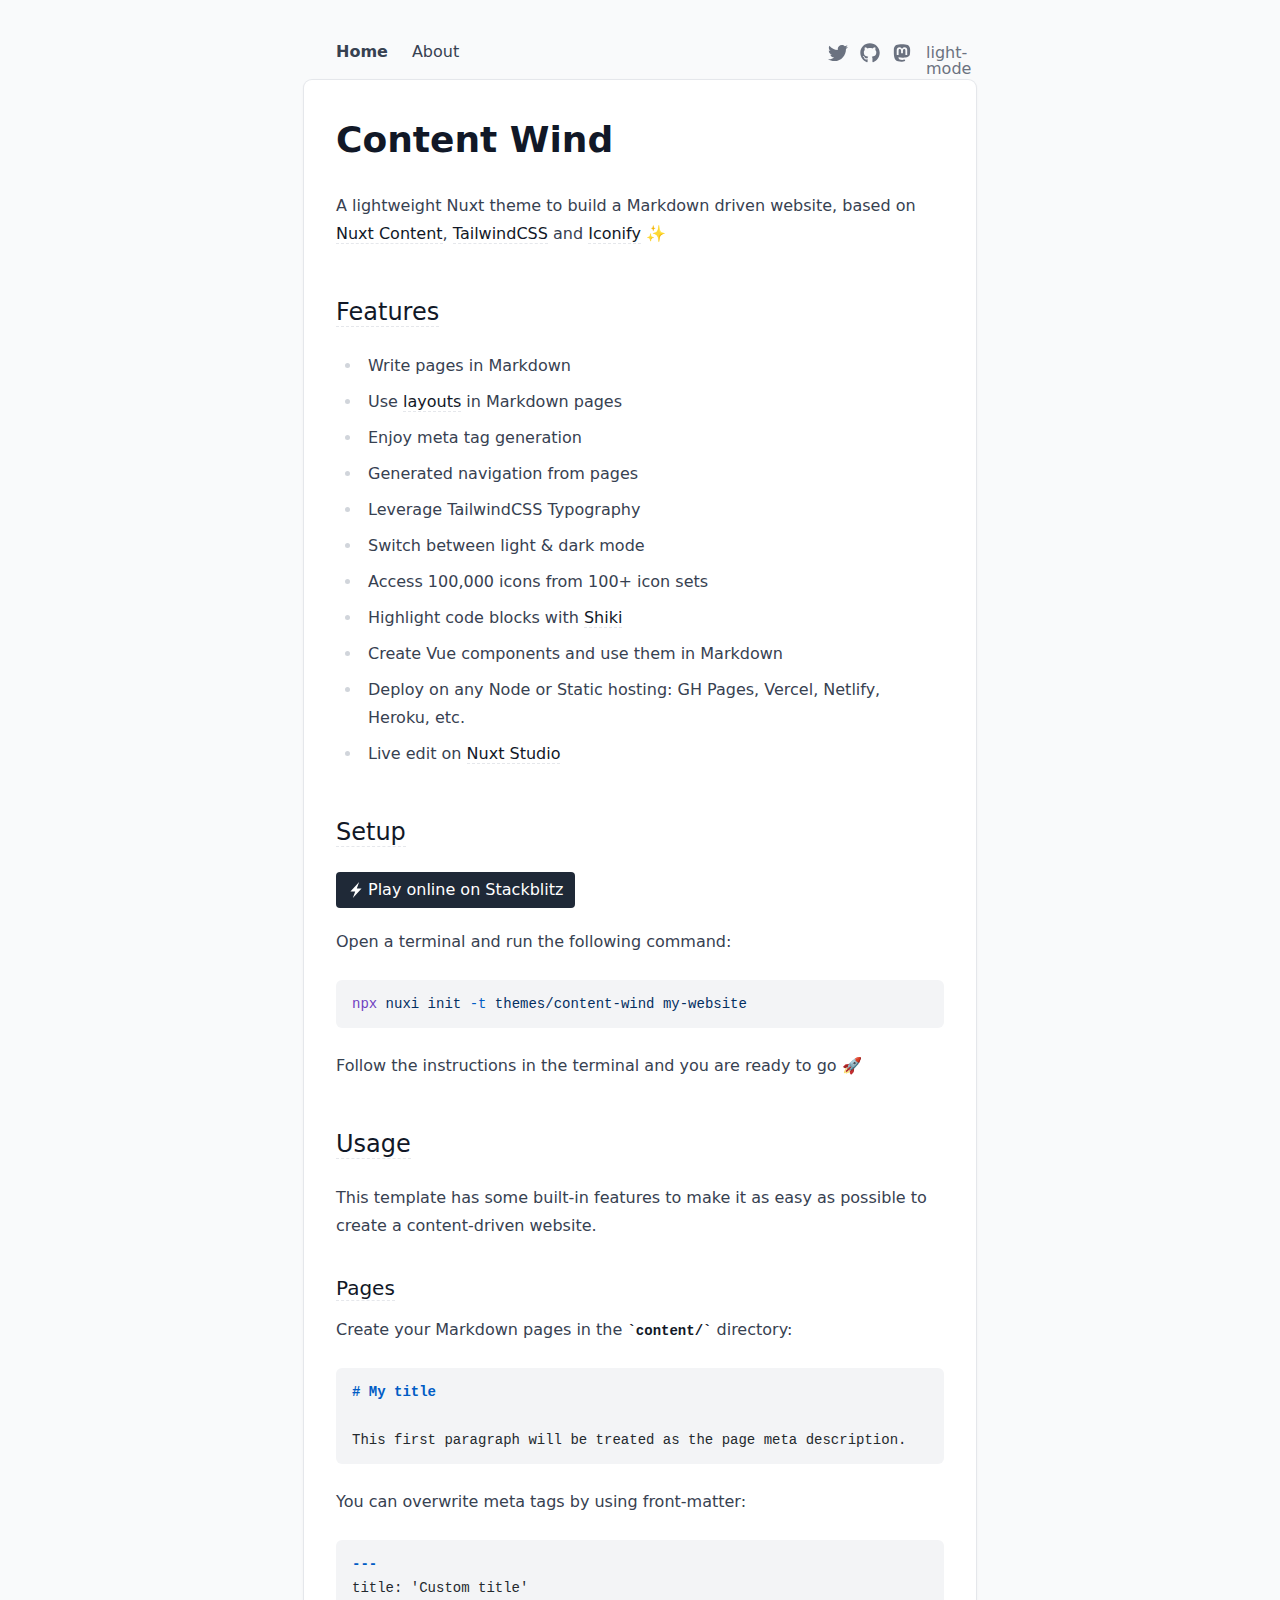
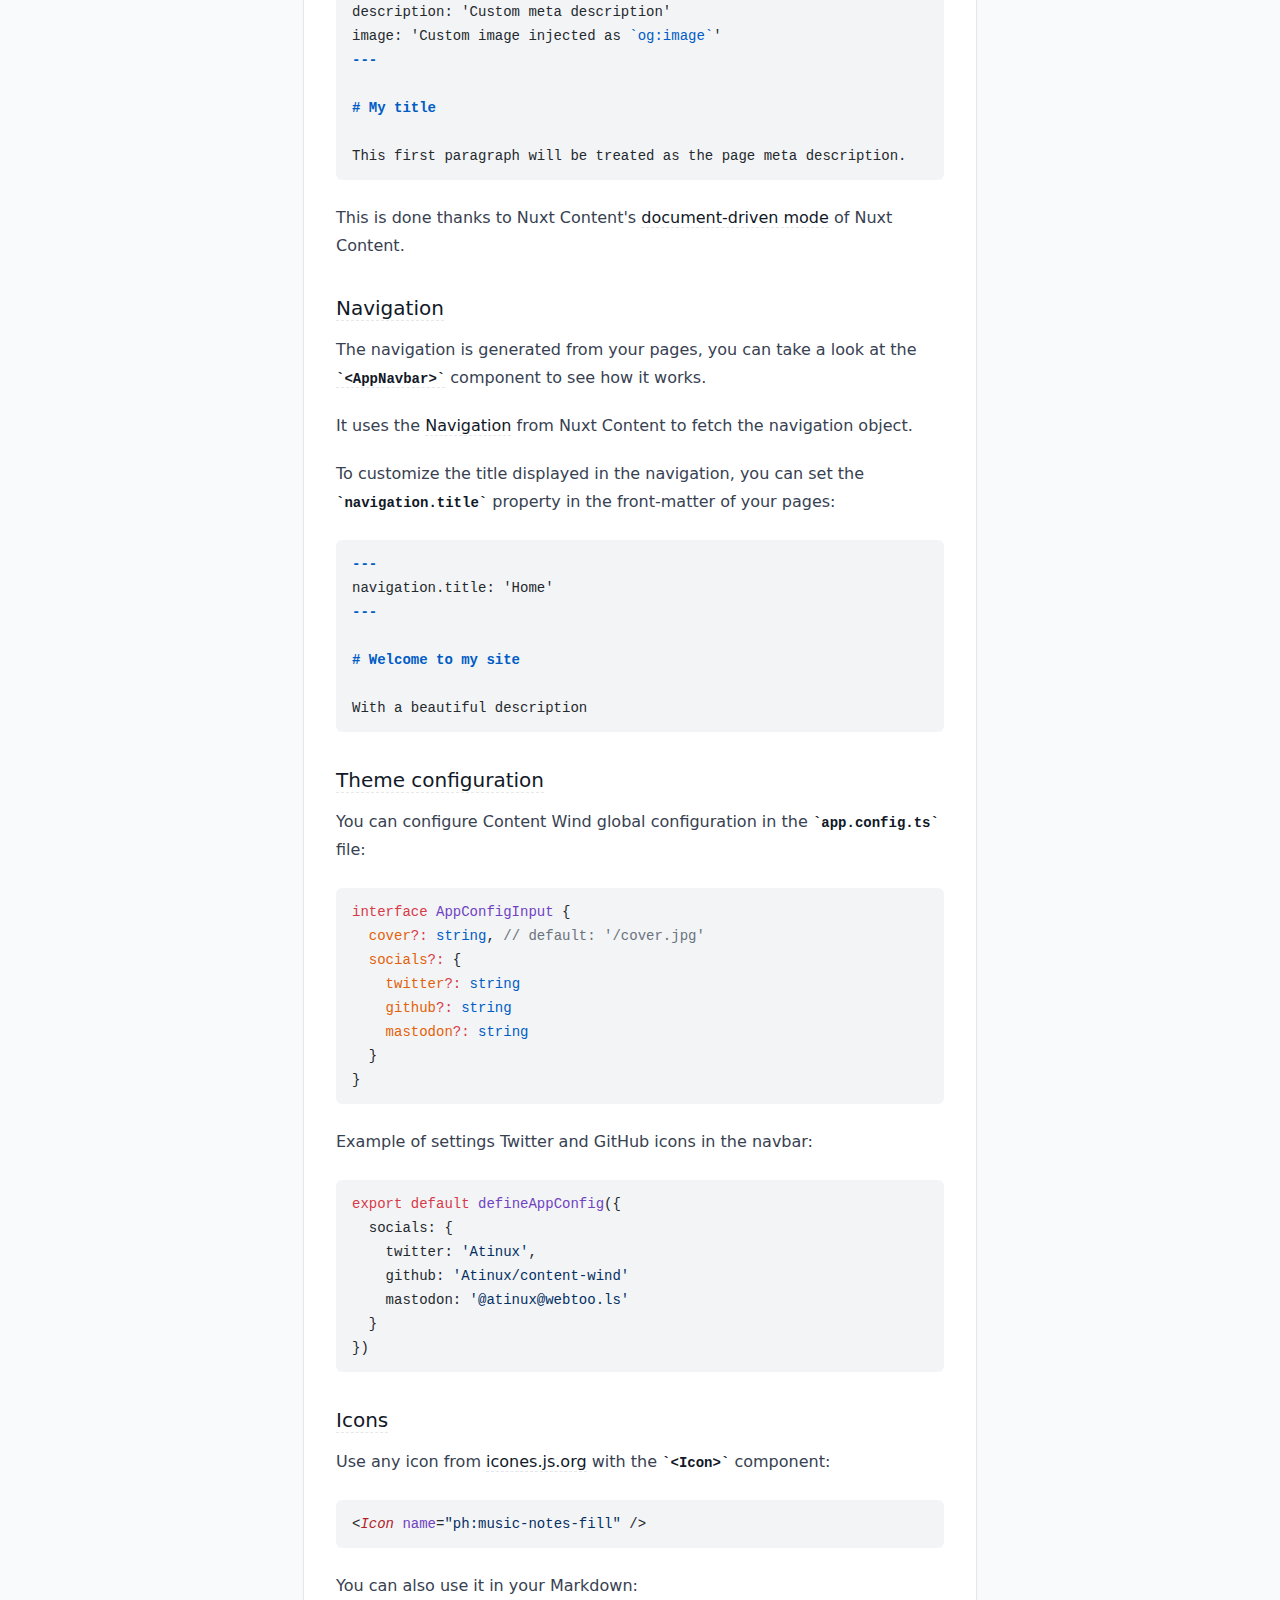
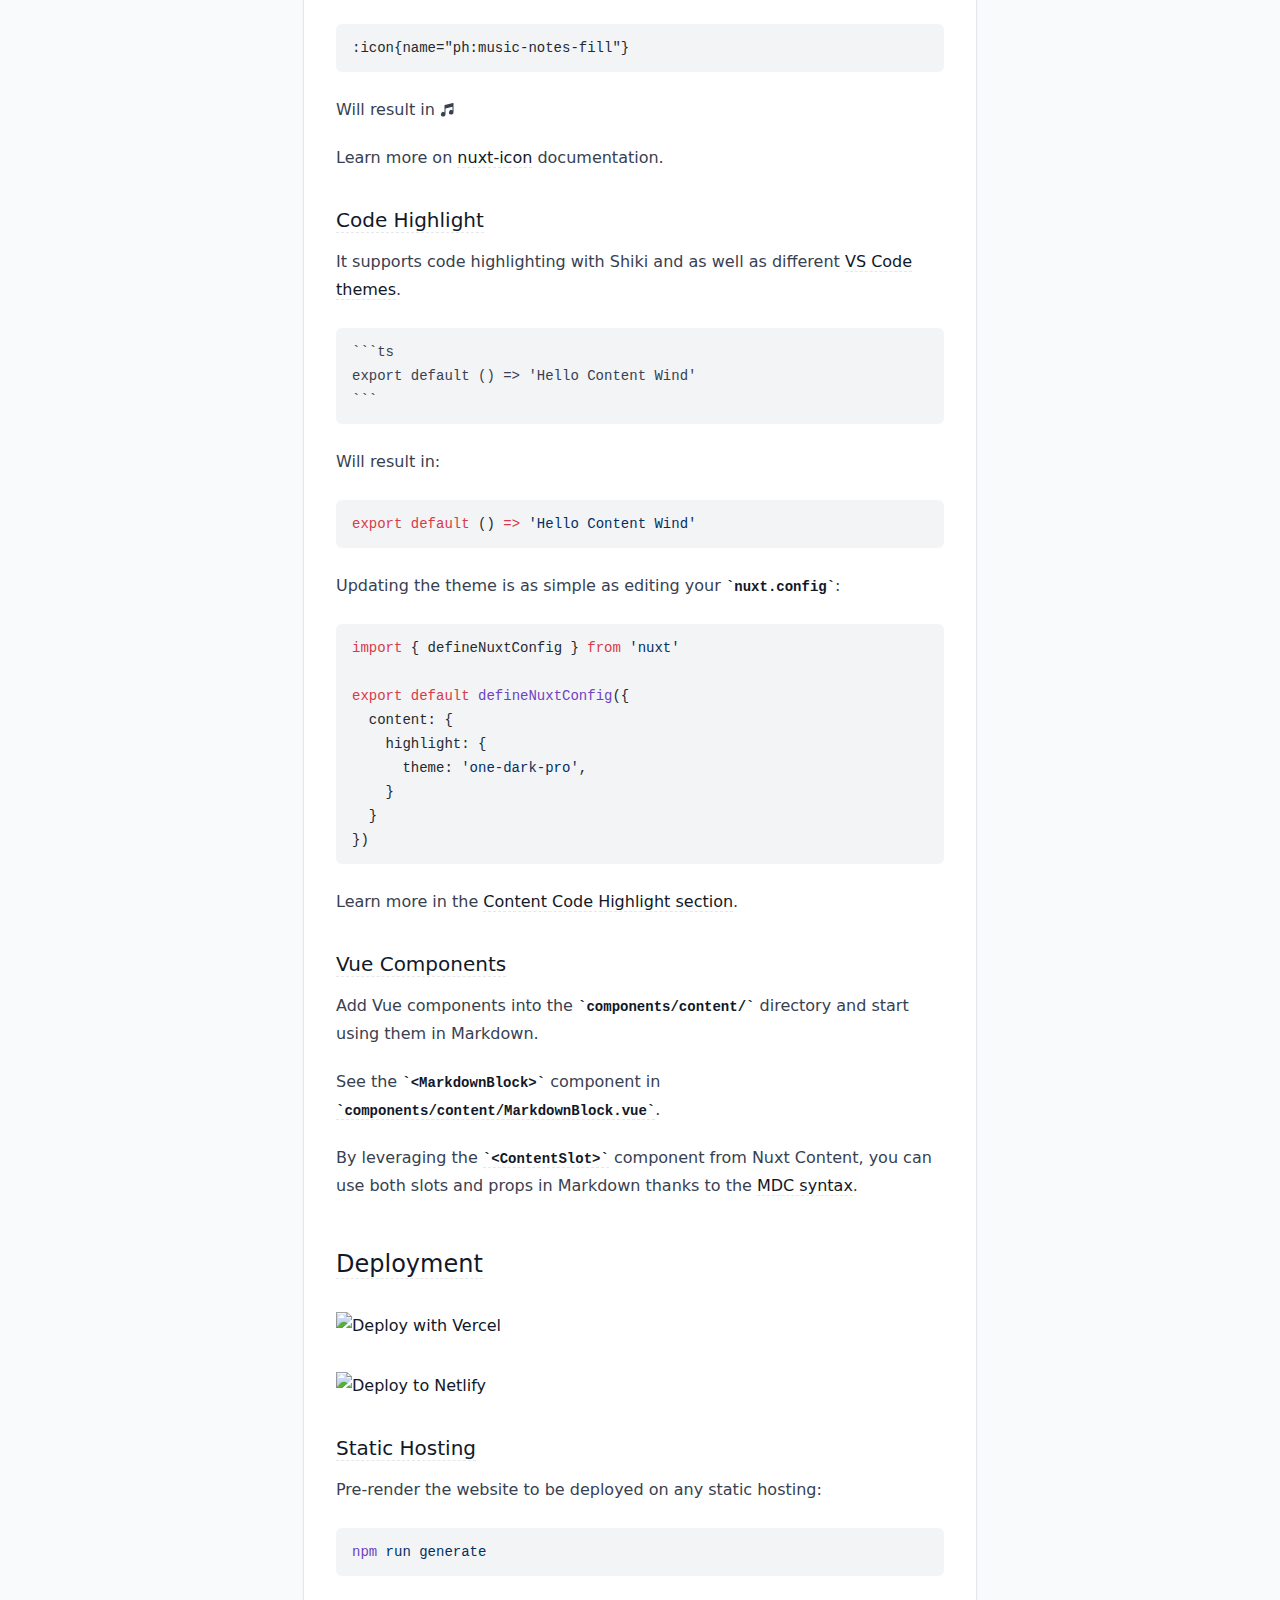
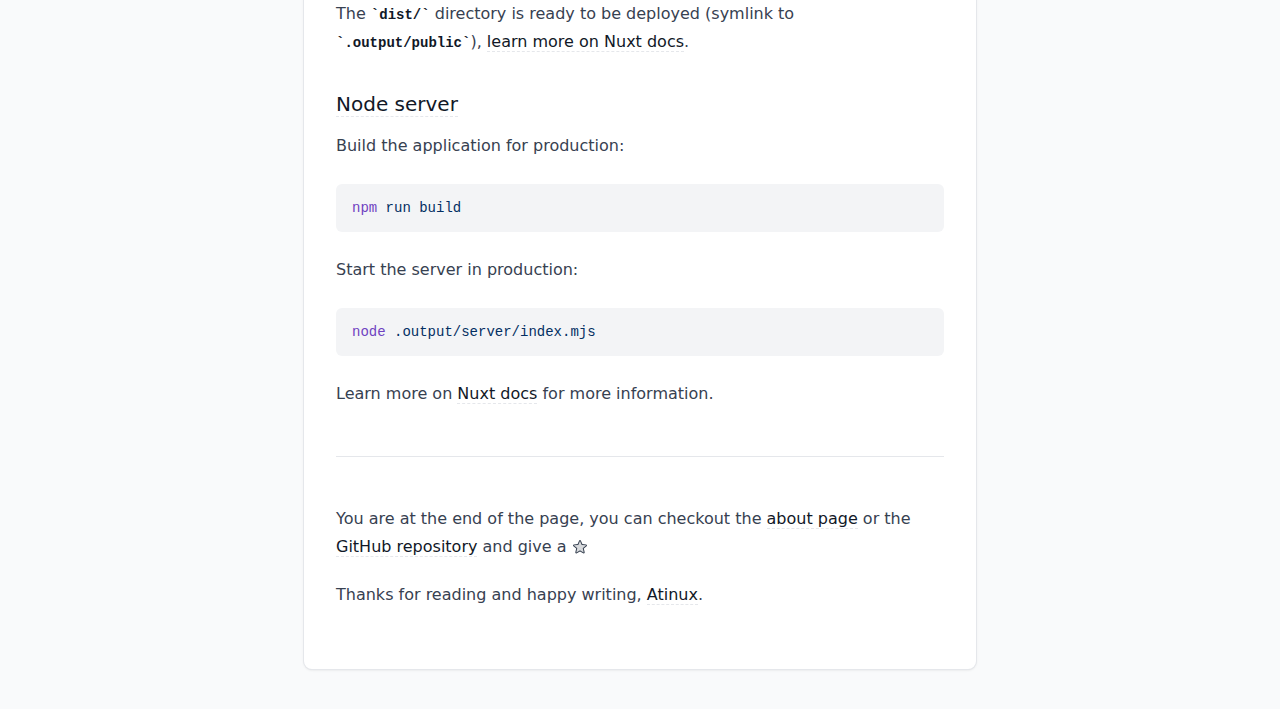
==== index.html @ 62d69f70 "Deploying to gh-pages from @ csafe11/content-wind@b0466ed1e2893345e6492c08f8650708fb7c6a21 🚀" ====
<!DOCTYPE html><html  lang="en" data-capo=""><head><meta charset="utf-8">
<meta name="viewport" content="width=device-width, initial-scale=1">
<title>Content Wind</title>
<style>/*! tailwindcss v3.4.4 | MIT License | https://tailwindcss.com*/*,:after,:before{border:0 solid #e5e7eb;box-sizing:border-box}:after,:before{--tw-content:""}:host,html{line-height:1.5;-webkit-text-size-adjust:100%;font-family:ui-sans-serif,system-ui,sans-serif,Apple Color Emoji,Segoe UI Emoji,Segoe UI Symbol,Noto Color Emoji;font-feature-settings:normal;font-variation-settings:normal;tab-size:4;-webkit-tap-highlight-color:transparent}body{line-height:inherit;margin:0}hr{border-top-width:1px;color:inherit;height:0}abbr:where([title]){-webkit-text-decoration:underline dotted;text-decoration:underline dotted}h1,h2,h3,h4,h5,h6{font-size:inherit;font-weight:inherit}a{color:inherit;text-decoration:inherit}b,strong{font-weight:bolder}code,kbd,pre,samp{font-family:ui-monospace,SFMono-Regular,Menlo,Monaco,Consolas,Liberation Mono,Courier New,monospace;font-feature-settings:normal;font-size:1em;font-variation-settings:normal}small{font-size:80%}sub,sup{font-size:75%;line-height:0;position:relative;vertical-align:initial}sub{bottom:-.25em}sup{top:-.5em}table{border-collapse:collapse;border-color:inherit;text-indent:0}button,input,optgroup,select,textarea{color:inherit;font-family:inherit;font-feature-settings:inherit;font-size:100%;font-variation-settings:inherit;font-weight:inherit;letter-spacing:inherit;line-height:inherit;margin:0;padding:0}button,select{text-transform:none}button,input:where([type=button]),input:where([type=reset]),input:where([type=submit]){-webkit-appearance:button;background-color:initial;background-image:none}:-moz-focusring{outline:auto}:-moz-ui-invalid{box-shadow:none}progress{vertical-align:initial}::-webkit-inner-spin-button,::-webkit-outer-spin-button{height:auto}[type=search]{-webkit-appearance:textfield;outline-offset:-2px}::-webkit-search-decoration{-webkit-appearance:none}::-webkit-file-upload-button{-webkit-appearance:button;font:inherit}summary{display:list-item}blockquote,dd,dl,figure,h1,h2,h3,h4,h5,h6,hr,p,pre{margin:0}fieldset{margin:0}fieldset,legend{padding:0}menu,ol,ul{list-style:none;margin:0;padding:0}dialog{padding:0}textarea{resize:vertical}input::placeholder,textarea::placeholder{color:#9ca3af;opacity:1}[role=button],button{cursor:pointer}:disabled{cursor:default}audio,canvas,embed,iframe,img,object,svg,video{display:block;vertical-align:middle}img,video{height:auto;max-width:100%}[hidden]{display:none}*,::backdrop,:after,:before{--tw-border-spacing-x:0;--tw-border-spacing-y:0;--tw-translate-x:0;--tw-translate-y:0;--tw-rotate:0;--tw-skew-x:0;--tw-skew-y:0;--tw-scale-x:1;--tw-scale-y:1;--tw-pan-x: ;--tw-pan-y: ;--tw-pinch-zoom: ;--tw-scroll-snap-strictness:proximity;--tw-gradient-from-position: ;--tw-gradient-via-position: ;--tw-gradient-to-position: ;--tw-ordinal: ;--tw-slashed-zero: ;--tw-numeric-figure: ;--tw-numeric-spacing: ;--tw-numeric-fraction: ;--tw-ring-inset: ;--tw-ring-offset-width:0px;--tw-ring-offset-color:#fff;--tw-ring-color:#3b82f680;--tw-ring-offset-shadow:0 0 #0000;--tw-ring-shadow:0 0 #0000;--tw-shadow:0 0 #0000;--tw-shadow-colored:0 0 #0000;--tw-blur: ;--tw-brightness: ;--tw-contrast: ;--tw-grayscale: ;--tw-hue-rotate: ;--tw-invert: ;--tw-saturate: ;--tw-sepia: ;--tw-drop-shadow: ;--tw-backdrop-blur: ;--tw-backdrop-brightness: ;--tw-backdrop-contrast: ;--tw-backdrop-grayscale: ;--tw-backdrop-hue-rotate: ;--tw-backdrop-invert: ;--tw-backdrop-opacity: ;--tw-backdrop-saturate: ;--tw-backdrop-sepia: ;--tw-contain-size: ;--tw-contain-layout: ;--tw-contain-paint: ;--tw-contain-style: }.prose{color:var(--tw-prose-body);max-width:65ch}.prose :where(p):not(:where([class~=not-prose],[class~=not-prose] *)){margin-bottom:1.25em;margin-top:1.25em}.prose :where([class~=lead]):not(:where([class~=not-prose],[class~=not-prose] *)){color:var(--tw-prose-lead);font-size:1.25em;line-height:1.6;margin-bottom:1.2em;margin-top:1.2em}.prose :where(a):not(:where([class~=not-prose],[class~=not-prose] *)){color:var(--tw-prose-links);font-weight:500;text-decoration:underline}.prose :where(strong):not(:where([class~=not-prose],[class~=not-prose] *)){color:var(--tw-prose-bold);font-weight:600}.prose :where(a strong):not(:where([class~=not-prose],[class~=not-prose] *)){color:inherit}.prose :where(blockquote strong):not(:where([class~=not-prose],[class~=not-prose] *)){color:inherit}.prose :where(thead th strong):not(:where([class~=not-prose],[class~=not-prose] *)){color:inherit}.prose :where(ol):not(:where([class~=not-prose],[class~=not-prose] *)){list-style-type:decimal;margin-bottom:1.25em;margin-top:1.25em;padding-inline-start:1.625em}.prose :where(ol[type=A]):not(:where([class~=not-prose],[class~=not-prose] *)){list-style-type:upper-alpha}.prose :where(ol[type=a]):not(:where([class~=not-prose],[class~=not-prose] *)){list-style-type:lower-alpha}.prose :where(ol[type=A s]):not(:where([class~=not-prose],[class~=not-prose] *)){list-style-type:upper-alpha}.prose :where(ol[type=a s]):not(:where([class~=not-prose],[class~=not-prose] *)){list-style-type:lower-alpha}.prose :where(ol[type=I]):not(:where([class~=not-prose],[class~=not-prose] *)){list-style-type:upper-roman}.prose :where(ol[type=i]):not(:where([class~=not-prose],[class~=not-prose] *)){list-style-type:lower-roman}.prose :where(ol[type=I s]):not(:where([class~=not-prose],[class~=not-prose] *)){list-style-type:upper-roman}.prose :where(ol[type=i s]):not(:where([class~=not-prose],[class~=not-prose] *)){list-style-type:lower-roman}.prose :where(ol[type="1"]):not(:where([class~=not-prose],[class~=not-prose] *)){list-style-type:decimal}.prose :where(ul):not(:where([class~=not-prose],[class~=not-prose] *)){list-style-type:disc;margin-bottom:1.25em;margin-top:1.25em;padding-inline-start:1.625em}.prose :where(ol>li):not(:where([class~=not-prose],[class~=not-prose] *))::marker{color:var(--tw-prose-counters);font-weight:400}.prose :where(ul>li):not(:where([class~=not-prose],[class~=not-prose] *))::marker{color:var(--tw-prose-bullets)}.prose :where(dt):not(:where([class~=not-prose],[class~=not-prose] *)){color:var(--tw-prose-headings);font-weight:600;margin-top:1.25em}.prose :where(hr):not(:where([class~=not-prose],[class~=not-prose] *)){border-color:var(--tw-prose-hr);border-top-width:1px;margin-bottom:3em;margin-top:3em}.prose :where(blockquote):not(:where([class~=not-prose],[class~=not-prose] *)){border-inline-start-color:var(--tw-prose-quote-borders);border-inline-start-width:.25rem;color:var(--tw-prose-quotes);font-style:italic;font-weight:500;margin-bottom:1.6em;margin-top:1.6em;padding-inline-start:1em;quotes:"\201C""\201D""\2018""\2019"}.prose :where(blockquote p:first-of-type):not(:where([class~=not-prose],[class~=not-prose] *)):before{content:open-quote}.prose :where(blockquote p:last-of-type):not(:where([class~=not-prose],[class~=not-prose] *)):after{content:close-quote}.prose :where(h1):not(:where([class~=not-prose],[class~=not-prose] *)){color:var(--tw-prose-headings);font-size:2.25em;font-weight:800;line-height:1.1111111;margin-bottom:.8888889em;margin-top:0}.prose :where(h1 strong):not(:where([class~=not-prose],[class~=not-prose] *)){color:inherit;font-weight:900}.prose :where(h2):not(:where([class~=not-prose],[class~=not-prose] *)){color:var(--tw-prose-headings);font-size:1.5em;font-weight:700;line-height:1.3333333;margin-bottom:1em;margin-top:2em}.prose :where(h2 strong):not(:where([class~=not-prose],[class~=not-prose] *)){color:inherit;font-weight:800}.prose :where(h3):not(:where([class~=not-prose],[class~=not-prose] *)){color:var(--tw-prose-headings);font-size:1.25em;font-weight:600;line-height:1.6;margin-bottom:.6em;margin-top:1.6em}.prose :where(h3 strong):not(:where([class~=not-prose],[class~=not-prose] *)){color:inherit;font-weight:700}.prose :where(h4):not(:where([class~=not-prose],[class~=not-prose] *)){color:var(--tw-prose-headings);font-weight:600;line-height:1.5;margin-bottom:.5em;margin-top:1.5em}.prose :where(h4 strong):not(:where([class~=not-prose],[class~=not-prose] *)){color:inherit;font-weight:700}.prose :where(img):not(:where([class~=not-prose],[class~=not-prose] *)){margin-bottom:2em;margin-top:2em}.prose :where(picture):not(:where([class~=not-prose],[class~=not-prose] *)){display:block;margin-bottom:2em;margin-top:2em}.prose :where(video):not(:where([class~=not-prose],[class~=not-prose] *)){margin-bottom:2em;margin-top:2em}.prose :where(kbd):not(:where([class~=not-prose],[class~=not-prose] *)){border-radius:.3125rem;box-shadow:0 0 0 1px rgb(var(--tw-prose-kbd-shadows)/10%),0 3px 0 rgb(var(--tw-prose-kbd-shadows)/10%);color:var(--tw-prose-kbd);font-family:inherit;font-size:.875em;font-weight:500;padding-inline-end:.375em;padding-bottom:.1875em;padding-top:.1875em;padding-inline-start:.375em}.prose :where(code):not(:where([class~=not-prose],[class~=not-prose] *)){color:var(--tw-prose-code);font-size:.875em;font-weight:600}.prose :where(code):not(:where([class~=not-prose],[class~=not-prose] *)):before{content:"`"}.prose :where(code):not(:where([class~=not-prose],[class~=not-prose] *)):after{content:"`"}.prose :where(a code):not(:where([class~=not-prose],[class~=not-prose] *)){color:inherit}.prose :where(h1 code):not(:where([class~=not-prose],[class~=not-prose] *)){color:inherit}.prose :where(h2 code):not(:where([class~=not-prose],[class~=not-prose] *)){color:inherit;font-size:.875em}.prose :where(h3 code):not(:where([class~=not-prose],[class~=not-prose] *)){color:inherit;font-size:.9em}.prose :where(h4 code):not(:where([class~=not-prose],[class~=not-prose] *)){color:inherit}.prose :where(blockquote code):not(:where([class~=not-prose],[class~=not-prose] *)){color:inherit}.prose :where(thead th code):not(:where([class~=not-prose],[class~=not-prose] *)){color:inherit}.prose :where(pre):not(:where([class~=not-prose],[class~=not-prose] *)){background-color:var(--tw-prose-pre-bg);border-radius:.375rem;color:var(--tw-prose-pre-code);font-size:.875em;font-weight:400;line-height:1.7142857;margin-bottom:1.7142857em;margin-top:1.7142857em;overflow-x:auto;padding-inline-end:1.1428571em;padding-bottom:.8571429em;padding-top:.8571429em;padding-inline-start:1.1428571em}.prose :where(pre code):not(:where([class~=not-prose],[class~=not-prose] *)){background-color:initial;border-radius:0;border-width:0;color:inherit;font-family:inherit;font-size:inherit;font-weight:inherit;line-height:inherit;padding:0}.prose :where(pre code):not(:where([class~=not-prose],[class~=not-prose] *)):before{content:none}.prose :where(pre code):not(:where([class~=not-prose],[class~=not-prose] *)):after{content:none}.prose :where(table):not(:where([class~=not-prose],[class~=not-prose] *)){font-size:.875em;line-height:1.7142857;margin-bottom:2em;margin-top:2em;table-layout:auto;text-align:start;width:100%}.prose :where(thead):not(:where([class~=not-prose],[class~=not-prose] *)){border-bottom-color:var(--tw-prose-th-borders);border-bottom-width:1px}.prose :where(thead th):not(:where([class~=not-prose],[class~=not-prose] *)){color:var(--tw-prose-headings);font-weight:600;padding-inline-end:.5714286em;padding-bottom:.5714286em;padding-inline-start:.5714286em;vertical-align:bottom}.prose :where(tbody tr):not(:where([class~=not-prose],[class~=not-prose] *)){border-bottom-color:var(--tw-prose-td-borders);border-bottom-width:1px}.prose :where(tbody tr:last-child):not(:where([class~=not-prose],[class~=not-prose] *)){border-bottom-width:0}.prose :where(tbody td):not(:where([class~=not-prose],[class~=not-prose] *)){vertical-align:initial}.prose :where(tfoot):not(:where([class~=not-prose],[class~=not-prose] *)){border-top-color:var(--tw-prose-th-borders);border-top-width:1px}.prose :where(tfoot td):not(:where([class~=not-prose],[class~=not-prose] *)){vertical-align:top}.prose :where(figure>*):not(:where([class~=not-prose],[class~=not-prose] *)){margin-bottom:0;margin-top:0}.prose :where(figcaption):not(:where([class~=not-prose],[class~=not-prose] *)){color:var(--tw-prose-captions);font-size:.875em;line-height:1.4285714;margin-top:.8571429em}.prose{--tw-prose-body:#374151;--tw-prose-headings:#111827;--tw-prose-lead:#4b5563;--tw-prose-links:#111827;--tw-prose-bold:#111827;--tw-prose-counters:#6b7280;--tw-prose-bullets:#d1d5db;--tw-prose-hr:#e5e7eb;--tw-prose-quotes:#111827;--tw-prose-quote-borders:#e5e7eb;--tw-prose-captions:#6b7280;--tw-prose-kbd:#111827;--tw-prose-kbd-shadows:17 24 39;--tw-prose-code:#111827;--tw-prose-pre-code:#e5e7eb;--tw-prose-pre-bg:#1f2937;--tw-prose-th-borders:#d1d5db;--tw-prose-td-borders:#e5e7eb;--tw-prose-invert-body:#d1d5db;--tw-prose-invert-headings:#fff;--tw-prose-invert-lead:#9ca3af;--tw-prose-invert-links:#fff;--tw-prose-invert-bold:#fff;--tw-prose-invert-counters:#9ca3af;--tw-prose-invert-bullets:#4b5563;--tw-prose-invert-hr:#374151;--tw-prose-invert-quotes:#f3f4f6;--tw-prose-invert-quote-borders:#374151;--tw-prose-invert-captions:#9ca3af;--tw-prose-invert-kbd:#fff;--tw-prose-invert-kbd-shadows:255 255 255;--tw-prose-invert-code:#fff;--tw-prose-invert-pre-code:#d1d5db;--tw-prose-invert-pre-bg:#00000080;--tw-prose-invert-th-borders:#4b5563;--tw-prose-invert-td-borders:#374151;font-size:1rem;line-height:1.75}.prose :where(picture>img):not(:where([class~=not-prose],[class~=not-prose] *)){margin-bottom:0;margin-top:0}.prose :where(li):not(:where([class~=not-prose],[class~=not-prose] *)){margin-bottom:.5em;margin-top:.5em}.prose :where(ol>li):not(:where([class~=not-prose],[class~=not-prose] *)){padding-inline-start:.375em}.prose :where(ul>li):not(:where([class~=not-prose],[class~=not-prose] *)){padding-inline-start:.375em}.prose :where(.prose>ul>li p):not(:where([class~=not-prose],[class~=not-prose] *)){margin-bottom:.75em;margin-top:.75em}.prose :where(.prose>ul>li>p:first-child):not(:where([class~=not-prose],[class~=not-prose] *)){margin-top:1.25em}.prose :where(.prose>ul>li>p:last-child):not(:where([class~=not-prose],[class~=not-prose] *)){margin-bottom:1.25em}.prose :where(.prose>ol>li>p:first-child):not(:where([class~=not-prose],[class~=not-prose] *)){margin-top:1.25em}.prose :where(.prose>ol>li>p:last-child):not(:where([class~=not-prose],[class~=not-prose] *)){margin-bottom:1.25em}.prose :where(ul ul,ul ol,ol ul,ol ol):not(:where([class~=not-prose],[class~=not-prose] *)){margin-bottom:.75em;margin-top:.75em}.prose :where(dl):not(:where([class~=not-prose],[class~=not-prose] *)){margin-bottom:1.25em;margin-top:1.25em}.prose :where(dd):not(:where([class~=not-prose],[class~=not-prose] *)){margin-top:.5em;padding-inline-start:1.625em}.prose :where(hr+*):not(:where([class~=not-prose],[class~=not-prose] *)){margin-top:0}.prose :where(h2+*):not(:where([class~=not-prose],[class~=not-prose] *)){margin-top:0}.prose :where(h3+*):not(:where([class~=not-prose],[class~=not-prose] *)){margin-top:0}.prose :where(h4+*):not(:where([class~=not-prose],[class~=not-prose] *)){margin-top:0}.prose :where(thead th:first-child):not(:where([class~=not-prose],[class~=not-prose] *)){padding-inline-start:0}.prose :where(thead th:last-child):not(:where([class~=not-prose],[class~=not-prose] *)){padding-inline-end:0}.prose :where(tbody td,tfoot td):not(:where([class~=not-prose],[class~=not-prose] *)){padding-inline-end:.5714286em;padding-bottom:.5714286em;padding-top:.5714286em;padding-inline-start:.5714286em}.prose :where(tbody td:first-child,tfoot td:first-child):not(:where([class~=not-prose],[class~=not-prose] *)){padding-inline-start:0}.prose :where(tbody td:last-child,tfoot td:last-child):not(:where([class~=not-prose],[class~=not-prose] *)){padding-inline-end:0}.prose :where(figure):not(:where([class~=not-prose],[class~=not-prose] *)){margin-bottom:2em;margin-top:2em}.prose :where(.prose>:first-child):not(:where([class~=not-prose],[class~=not-prose] *)){margin-top:0}.prose :where(.prose>:last-child):not(:where([class~=not-prose],[class~=not-prose] *)){margin-bottom:0}.sr-only{height:1px;margin:-1px;overflow:hidden;padding:0;position:absolute;width:1px;clip:rect(0,0,0,0);border-width:0;white-space:nowrap}.static{position:static}.m-auto{margin:auto}.mx-auto{margin-left:auto;margin-right:auto}.mr-6{margin-right:1.5rem}.block{display:block}.inline-block{display:inline-block}.flex{display:flex}.inline-flex{display:inline-flex}.h-4{height:1rem}.h-5{height:1.25rem}.w-4{width:1rem}.w-5{width:1.25rem}.max-w-2xl{max-width:42rem}.max-w-full{max-width:100%}.max-w-none{max-width:none}.items-center{align-items:center}.justify-between{justify-content:space-between}.gap-1{gap:.25rem}.space-x-3>:not([hidden])~:not([hidden]){--tw-space-x-reverse:0;margin-left:calc(.75rem*(1 - var(--tw-space-x-reverse)));margin-right:calc(.75rem*var(--tw-space-x-reverse))}.overflow-x-auto{overflow-x:auto}.rounded{border-radius:.25rem}.bg-gray-50{--tw-bg-opacity:1;background-color:rgb(249 250 251/var(--tw-bg-opacity))}.bg-gray-800{--tw-bg-opacity:1;background-color:rgb(31 41 55/var(--tw-bg-opacity))}.bg-white{--tw-bg-opacity:1;background-color:rgb(255 255 255/var(--tw-bg-opacity))}.px-3{padding-left:.75rem;padding-right:.75rem}.px-4{padding-left:1rem;padding-right:1rem}.py-1{padding-bottom:.25rem;padding-top:.25rem}.py-10{padding-bottom:2.5rem;padding-top:2.5rem}.py-4{padding-bottom:1rem;padding-top:1rem}.text-2xl{font-size:1.5rem;line-height:2rem}.font-bold{font-weight:700}.text-black{--tw-text-opacity:1;color:rgb(0 0 0/var(--tw-text-opacity))}.text-gray-500{--tw-text-opacity:1;color:rgb(107 114 128/var(--tw-text-opacity))}.text-gray-700{--tw-text-opacity:1;color:rgb(55 65 81/var(--tw-text-opacity))}.text-white{--tw-text-opacity:1;color:rgb(255 255 255/var(--tw-text-opacity))}.no-underline{text-decoration-line:none}.ring-1{--tw-ring-offset-shadow:var(--tw-ring-inset) 0 0 0 var(--tw-ring-offset-width) var(--tw-ring-offset-color);--tw-ring-shadow:var(--tw-ring-inset) 0 0 0 calc(1px + var(--tw-ring-offset-width)) var(--tw-ring-color);box-shadow:var(--tw-ring-offset-shadow),var(--tw-ring-shadow),var(--tw-shadow,0 0 #0000)}.ring-gray-200{--tw-ring-opacity:1;--tw-ring-color:rgb(229 231 235/var(--tw-ring-opacity))}.transition{transition-duration:.15s;transition-property:color,background-color,border-color,text-decoration-color,fill,stroke,opacity,box-shadow,transform,filter,-webkit-backdrop-filter;transition-property:color,background-color,border-color,text-decoration-color,fill,stroke,opacity,box-shadow,transform,filter,backdrop-filter;transition-property:color,background-color,border-color,text-decoration-color,fill,stroke,opacity,box-shadow,transform,filter,backdrop-filter,-webkit-backdrop-filter;transition-timing-function:cubic-bezier(.4,0,.2,1)}.dark\:prose-invert:is(.dark *){--tw-prose-body:var(--tw-prose-invert-body);--tw-prose-headings:var(--tw-prose-invert-headings);--tw-prose-lead:var(--tw-prose-invert-lead);--tw-prose-links:var(--tw-prose-invert-links);--tw-prose-bold:var(--tw-prose-invert-bold);--tw-prose-counters:var(--tw-prose-invert-counters);--tw-prose-bullets:var(--tw-prose-invert-bullets);--tw-prose-hr:var(--tw-prose-invert-hr);--tw-prose-quotes:var(--tw-prose-invert-quotes);--tw-prose-quote-borders:var(--tw-prose-invert-quote-borders);--tw-prose-captions:var(--tw-prose-invert-captions);--tw-prose-kbd:var(--tw-prose-invert-kbd);--tw-prose-kbd-shadows:var(--tw-prose-invert-kbd-shadows);--tw-prose-code:var(--tw-prose-invert-code);--tw-prose-pre-code:var(--tw-prose-invert-pre-code);--tw-prose-pre-bg:var(--tw-prose-invert-pre-bg);--tw-prose-th-borders:var(--tw-prose-invert-th-borders);--tw-prose-td-borders:var(--tw-prose-invert-td-borders)}.hover\:text-gray-700:hover{--tw-text-opacity:1;color:rgb(55 65 81/var(--tw-text-opacity))}.prose-a\:border-b :is(:where(a):not(:where([class~=not-prose],[class~=not-prose] *))){border-bottom-width:1px}.prose-a\:border-dashed :is(:where(a):not(:where([class~=not-prose],[class~=not-prose] *))){border-style:dashed}.prose-a\:font-normal :is(:where(a):not(:where([class~=not-prose],[class~=not-prose] *))){font-weight:400}.prose-a\:no-underline :is(:where(a):not(:where([class~=not-prose],[class~=not-prose] *))){text-decoration-line:none}.hover\:prose-a\:border-solid :is(:where(a):not(:where([class~=not-prose],[class~=not-prose] *))):hover{border-style:solid}.hover\:prose-a\:border-primary-400 :is(:where(a):not(:where([class~=not-prose],[class~=not-prose] *))):hover{--tw-border-opacity:1;border-color:rgb(52 211 153/var(--tw-border-opacity))}.hover\:prose-a\:text-primary-400 :is(:where(a):not(:where([class~=not-prose],[class~=not-prose] *))):hover{--tw-text-opacity:1;color:rgb(52 211 153/var(--tw-text-opacity))}.prose-pre\:bg-gray-100 :is(:where(pre):not(:where([class~=not-prose],[class~=not-prose] *))){--tw-bg-opacity:1;background-color:rgb(243 244 246/var(--tw-bg-opacity))}.dark\:bg-gray-200:is(.dark *){--tw-bg-opacity:1;background-color:rgb(229 231 235/var(--tw-bg-opacity))}.dark\:bg-gray-800:is(.dark *){--tw-bg-opacity:1;background-color:rgb(31 41 55/var(--tw-bg-opacity))}.dark\:bg-gray-900:is(.dark *){--tw-bg-opacity:1;background-color:rgb(17 24 39/var(--tw-bg-opacity))}.dark\:text-gray-100:is(.dark *){--tw-text-opacity:1;color:rgb(243 244 246/var(--tw-text-opacity))}.dark\:text-gray-200:is(.dark *){--tw-text-opacity:1;color:rgb(229 231 235/var(--tw-text-opacity))}.dark\:text-gray-300:is(.dark *){--tw-text-opacity:1;color:rgb(209 213 219/var(--tw-text-opacity))}.dark\:text-gray-950:is(.dark *){--tw-text-opacity:1;color:rgb(3 7 18/var(--tw-text-opacity))}.dark\:ring-gray-700:is(.dark *){--tw-ring-opacity:1;--tw-ring-color:rgb(55 65 81/var(--tw-ring-opacity))}.dark\:hover\:text-gray-300:hover:is(.dark *){--tw-text-opacity:1;color:rgb(209 213 219/var(--tw-text-opacity))}.dark\:prose-pre\:bg-gray-900 :is(:where(pre):not(:where([class~=not-prose],[class~=not-prose] *))):is(.dark *){--tw-bg-opacity:1;background-color:rgb(17 24 39/var(--tw-bg-opacity))}@media (min-width:640px){.sm\:rounded{border-radius:.25rem}.sm\:rounded-lg{border-radius:.5rem}.sm\:px-8{padding-left:2rem;padding-right:2rem}.sm\:pb-10{padding-bottom:2.5rem}.sm\:pt-6{padding-top:1.5rem}.sm\:shadow{--tw-shadow:0 1px 3px 0 #0000001a,0 1px 2px -1px #0000001a;--tw-shadow-colored:0 1px 3px 0 var(--tw-shadow-color),0 1px 2px -1px var(--tw-shadow-color);box-shadow:var(--tw-ring-offset-shadow,0 0 #0000),var(--tw-ring-shadow,0 0 #0000),var(--tw-shadow)}}</style>
<style>.icon[data-v-d9a27658]{display:inline-block;vertical-align:middle}</style>
<style>body{--tw-bg-opacity:1;background-color:rgb(249 250 251/var(--tw-bg-opacity));--tw-text-opacity:1;color:rgb(0 0 0/var(--tw-text-opacity))}body:is(.dark *){--tw-bg-opacity:1;background-color:rgb(17 24 39/var(--tw-bg-opacity));--tw-text-opacity:1;color:rgb(255 255 255/var(--tw-text-opacity))}</style>
<style>pre code .line{display:block;min-height:1rem}</style>
<link rel="stylesheet" href="/_nuxt/entry.CoGBDxEp.css">
<link rel="stylesheet" href="/_nuxt/ProsePre.CchFRBtv.css">
<link rel="preload" as="fetch" crossorigin="anonymous" href="/_payload.json?a2a6f6b2-fb2d-4445-9493-776d37eefb7e">
<link rel="modulepreload" as="script" crossorigin href="/_nuxt/CFPRNRzU.js">
<link rel="modulepreload" as="script" crossorigin href="/_nuxt/1fF6R81g.js">
<link rel="modulepreload" as="script" crossorigin href="/_nuxt/DP6JcdUx.js">
<link rel="modulepreload" as="script" crossorigin href="/_nuxt/CV1Ds2i2.js">
<link rel="modulepreload" as="script" crossorigin href="/_nuxt/Cec3kP18.js">
<link rel="modulepreload" as="script" crossorigin href="/_nuxt/u2rGV2Dg.js">
<link rel="modulepreload" as="script" crossorigin href="/_nuxt/DeJSdUDw.js">
<link rel="modulepreload" as="script" crossorigin href="/_nuxt/CobclIfe.js">
<link rel="modulepreload" as="script" crossorigin href="/_nuxt/DzDKnC-m.js">
<link rel="modulepreload" as="script" crossorigin href="/_nuxt/CuhfePhM.js">
<link rel="modulepreload" as="script" crossorigin href="/_nuxt/RF0LCPGr.js">
<link rel="modulepreload" as="script" crossorigin href="/_nuxt/Bc0VKjpk.js">
<link rel="modulepreload" as="script" crossorigin href="/_nuxt/w8UE8QSA.js">
<link rel="modulepreload" as="script" crossorigin href="/_nuxt/uP-iVgIo.js">
<link rel="modulepreload" as="script" crossorigin href="/_nuxt/Cgqm5H04.js">
<link rel="modulepreload" as="script" crossorigin href="/_nuxt/gdlHfe01.js">
<link rel="modulepreload" as="script" crossorigin href="/_nuxt/T_K9ilmF.js">
<link rel="modulepreload" as="script" crossorigin href="/_nuxt/Dnd51l0P.js">
<link rel="modulepreload" as="script" crossorigin href="/_nuxt/v_X_KWw4.js">
<link rel="modulepreload" as="script" crossorigin href="/_nuxt/D-CunP51.js">
<link rel="modulepreload" as="script" crossorigin href="/_nuxt/0l_pC5Vz.js">
<link rel="modulepreload" as="script" crossorigin href="/_nuxt/DeXg8_mQ.js">
<link rel="modulepreload" as="script" crossorigin href="/_nuxt/CVFVU_Yb.js">
<link rel="modulepreload" as="script" crossorigin href="/_nuxt/Cj5YdTvl.js">
<link rel="modulepreload" as="script" crossorigin href="/_nuxt/U9M0bEW0.js">
<link rel="modulepreload" as="script" crossorigin href="/_nuxt/0UYJ3dS9.js">
<link rel="prefetch" as="script" crossorigin href="/_nuxt/CLZonDsl.js">
<link rel="prefetch" as="script" crossorigin href="/_nuxt/BgLQdvT4.js">
<link rel="prefetch" as="style" href="/_nuxt/useStudio.BLrrQvhe.css">
<link rel="prefetch" as="script" crossorigin href="/_nuxt/DIJghARH.js">
<link rel="prefetch" as="script" crossorigin href="/_nuxt/BMQIiPIL.js">
<link rel="prefetch" as="script" crossorigin href="/_nuxt/CnaIHeec.js">
<meta content="/cover.jpg" property="og:image">
<meta name="twitter:card" content="summary_large_image">
<meta property="og:title" content="Content Wind">
<meta name="description" content="A lightweight Nuxt theme to build a Markdown driven website, based on Nuxt Content, TailwindCSS and Iconify ✨">
<meta property="og:description" content="A lightweight Nuxt theme to build a Markdown driven website, based on Nuxt Content, TailwindCSS and Iconify ✨">
<script type="module" src="/_nuxt/CFPRNRzU.js" crossorigin></script><script>"use strict";(()=>{const a=window,e=document.documentElement,c=window.localStorage,d=["dark","light"],n=c&&c.getItem&&c.getItem("nuxt-color-mode")||"system";let l=n==="system"?f():n;const i=e.getAttribute("data-color-mode-forced");i&&(l=i),r(l),a["__NUXT_COLOR_MODE__"]={preference:n,value:l,getColorScheme:f,addColorScheme:r,removeColorScheme:u};function r(o){const t=""+o+"",s="";e.classList?e.classList.add(t):e.className+=" "+t,s&&e.setAttribute("data-"+s,o)}function u(o){const t=""+o+"",s="";e.classList?e.classList.remove(t):e.className=e.className.replace(new RegExp(t,"g"),""),s&&e.removeAttribute("data-"+s)}function m(o){return a.matchMedia("(prefers-color-scheme"+o+")")}function f(){if(a.matchMedia&&m("").media!=="not all"){for(const o of d)if(m(":"+o).matches)return o}return"light"}})();
</script></head><body><div id="__nuxt"><div class="sm:pt-6 sm:pb-10"><!----><!----><!----><div class="nuxt-loading-indicator" style="position:fixed;top:0;right:0;left:0;pointer-events:none;width:auto;height:3px;opacity:0;background:repeating-linear-gradient(to right,#00dc82 0%,#34cdfe 50%,#0047e1 100%);background-size:Infinity% auto;transform:scaleX(0%);transform-origin:left;transition:transform 0.1s, height 0.4s, opacity 0.4s;z-index:999999;"></div><div class="flex justify-between max-w-2xl px-4 py-4 mx-auto sm:px-8"><div class="text-gray-700 dark:text-gray-200"><!--[--><a aria-current="page" href="/" class="font-bold router-link-exact-active mr-6">Home</a><a href="/about" class="mr-6">About</a><!--]--></div><div class="space-x-3 transition text-gray-500"><a href="https://twitter.com/Atinux" title="Twitter" class="dark:text-gray-100 hover:text-gray-700 dark:hover:text-gray-300"><svg xmlns="http://www.w3.org/2000/svg" xmlns:xlink="http://www.w3.org/1999/xlink" aria-hidden="true" role="img" class="icon w-5 h-5" style="" width="1em" height="1em" viewBox="0 0 512 512" data-v-d9a27658><path fill="currentColor" d="M459.37 151.716c.325 4.548.325 9.097.325 13.645c0 138.72-105.583 298.558-298.558 298.558c-59.452 0-114.68-17.219-161.137-47.106c8.447.974 16.568 1.299 25.34 1.299c49.055 0 94.213-16.568 130.274-44.832c-46.132-.975-84.792-31.188-98.112-72.772c6.498.974 12.995 1.624 19.818 1.624c9.421 0 18.843-1.3 27.614-3.573c-48.081-9.747-84.143-51.98-84.143-102.985v-1.299c13.969 7.797 30.214 12.67 47.431 13.319c-28.264-18.843-46.781-51.005-46.781-87.391c0-19.492 5.197-37.36 14.294-52.954c51.655 63.675 129.3 105.258 216.365 109.807c-1.624-7.797-2.599-15.918-2.599-24.04c0-57.828 46.782-104.934 104.934-104.934c30.213 0 57.502 12.67 76.67 33.137c23.715-4.548 46.456-13.32 66.599-25.34c-7.798 24.366-24.366 44.833-46.132 57.827c21.117-2.273 41.584-8.122 60.426-16.243c-14.292 20.791-32.161 39.308-52.628 54.253"/></svg></a><a href="https://github.com/Atinux/content-wind" title="GitHub" class="dark:text-gray-100 hover:text-gray-700 dark:hover:text-gray-300"><svg xmlns="http://www.w3.org/2000/svg" xmlns:xlink="http://www.w3.org/1999/xlink" aria-hidden="true" role="img" class="icon w-5 h-5" style="" width="1em" height="1em" viewBox="0 0 496 512" data-v-d9a27658><path fill="currentColor" d="M165.9 397.4c0 2-2.3 3.6-5.2 3.6c-3.3.3-5.6-1.3-5.6-3.6c0-2 2.3-3.6 5.2-3.6c3-.3 5.6 1.3 5.6 3.6m-31.1-4.5c-.7 2 1.3 4.3 4.3 4.9c2.6 1 5.6 0 6.2-2s-1.3-4.3-4.3-5.2c-2.6-.7-5.5.3-6.2 2.3m44.2-1.7c-2.9.7-4.9 2.6-4.6 4.9c.3 2 2.9 3.3 5.9 2.6c2.9-.7 4.9-2.6 4.6-4.6c-.3-1.9-3-3.2-5.9-2.9M244.8 8C106.1 8 0 113.3 0 252c0 110.9 69.8 205.8 169.5 239.2c12.8 2.3 17.3-5.6 17.3-12.1c0-6.2-.3-40.4-.3-61.4c0 0-70 15-84.7-29.8c0 0-11.4-29.1-27.8-36.6c0 0-22.9-15.7 1.6-15.4c0 0 24.9 2 38.6 25.8c21.9 38.6 58.6 27.5 72.9 20.9c2.3-16 8.8-27.1 16-33.7c-55.9-6.2-112.3-14.3-112.3-110.5c0-27.5 7.6-41.3 23.6-58.9c-2.6-6.5-11.1-33.3 2.6-67.9c20.9-6.5 69 27 69 27c20-5.6 41.5-8.5 62.8-8.5s42.8 2.9 62.8 8.5c0 0 48.1-33.6 69-27c13.7 34.7 5.2 61.4 2.6 67.9c16 17.7 25.8 31.5 25.8 58.9c0 96.5-58.9 104.2-114.8 110.5c9.2 7.9 17 22.9 17 46.4c0 33.7-.3 75.4-.3 83.6c0 6.5 4.6 14.4 17.3 12.1C428.2 457.8 496 362.9 496 252C496 113.3 383.5 8 244.8 8M97.2 352.9c-1.3 1-1 3.3.7 5.2c1.6 1.6 3.9 2.3 5.2 1c1.3-1 1-3.3-.7-5.2c-1.6-1.6-3.9-2.3-5.2-1m-10.8-8.1c-.7 1.3.3 2.9 2.3 3.9c1.6 1 3.6.7 4.3-.7c.7-1.3-.3-2.9-2.3-3.9c-2-.6-3.6-.3-4.3.7m32.4 35.6c-1.6 1.3-1 4.3 1.3 6.2c2.3 2.3 5.2 2.6 6.5 1c1.3-1.3.7-4.3-1.3-6.2c-2.2-2.3-5.2-2.6-6.5-1m-11.4-14.7c-1.6 1-1.6 3.6 0 5.9c1.6 2.3 4.3 3.3 5.6 2.3c1.6-1.3 1.6-3.9 0-6.2c-1.4-2.3-4-3.3-5.6-2"/></svg></a><a href="https://elk.zone/@atinux@webtoo.ls" title="Mastodon" class="dark:text-gray-100 hover:text-gray-700 dark:hover:text-gray-300"><svg xmlns="http://www.w3.org/2000/svg" xmlns:xlink="http://www.w3.org/1999/xlink" aria-hidden="true" role="img" class="icon w-5 h-5" style="" width="1em" height="1em" viewBox="0 0 448 512" data-v-d9a27658><path fill="currentColor" d="M433 179.11c0-97.2-63.71-125.7-63.71-125.7c-62.52-28.7-228.56-28.4-290.48 0c0 0-63.72 28.5-63.72 125.7c0 115.7-6.6 259.4 105.63 289.1c40.51 10.7 75.32 13 103.33 11.4c50.81-2.8 79.32-18.1 79.32-18.1l-1.7-36.9s-36.31 11.4-77.12 10.1c-40.41-1.4-83-4.4-89.63-54a102.54 102.54 0 0 1-.9-13.9c85.63 20.9 158.65 9.1 178.75 6.7c56.12-6.7 105-41.3 111.23-72.9c9.8-49.8 9-121.5 9-121.5m-75.12 125.2h-46.63v-114.2c0-49.7-64-51.6-64 6.9v62.5h-46.33V197c0-58.5-64-56.6-64-6.9v114.2H90.19c0-122.1-5.2-147.9 18.41-175c25.9-28.9 79.82-30.8 103.83 6.1l11.6 19.5l11.6-19.5c24.11-37.1 78.12-34.8 103.83-6.1c23.71 27.3 18.4 53 18.4 175z"/></svg></a><button aria-label="Color Mode" class="inline-block w-5 dark:text-gray-100 hover:text-gray-700 dark:hover:text-gray-300"><span>...</span></button></div></div><!--[--><div class="document-driven-page"><div class="max-w-2xl px-4 py-10 m-auto bg-white sm:px-8 sm:shadow dark:bg-gray-800 ring-1 ring-gray-200 dark:ring-gray-700 sm:rounded-lg"><main class="max-w-none prose dark:prose-invert prose-pre:bg-gray-100 dark:prose-pre:bg-gray-900 hover:prose-a:text-primary-400 prose-a:font-normal prose-a:no-underline prose-a:border-dashed prose-a:border-b hover:prose-a:border-solid hover:prose-a:border-primary-400"><!--[--><div><h1 id="content-wind"><!--[-->Content Wind<!--]--></h1><p><!--[-->A lightweight Nuxt theme to build a Markdown driven website, based on <a href="https://content.nuxt.com" rel="nofollow"><!--[-->Nuxt Content<!--]--></a>, <a href="https://tailwindcss.com" rel="nofollow"><!--[-->TailwindCSS<!--]--></a> and <a href="https://iconify.design" rel="nofollow"><!--[-->Iconify<!--]--></a> ✨<!--]--></p><h2 id="features"><a href="#features"><!--[-->Features<!--]--></a></h2><ul><!--[--><li><!--[-->Write pages in Markdown<!--]--></li><li><!--[-->Use <a href="https://nuxt.com/docs/guide/directory-structure/layouts" rel="nofollow"><!--[-->layouts<!--]--></a> in Markdown pages<!--]--></li><li><!--[-->Enjoy meta tag generation<!--]--></li><li><!--[-->Generated navigation from pages<!--]--></li><li><!--[-->Leverage TailwindCSS Typography<!--]--></li><li><!--[-->Switch between light &amp; dark mode<!--]--></li><li><!--[-->Access 100,000 icons from 100+ icon sets<!--]--></li><li><!--[-->Highlight code blocks with <a href="https://shiki.matsu.io" rel="nofollow"><!--[-->Shiki<!--]--></a><!--]--></li><li><!--[-->Create Vue components and use them in Markdown<!--]--></li><li><!--[-->Deploy on any Node or Static hosting: GH Pages, Vercel, Netlify, Heroku, etc.<!--]--></li><li><!--[-->Live edit on <a href="https://nuxt.studio" rel="nofollow"><!--[-->Nuxt Studio<!--]--></a><!--]--></li><!--]--></ul><h2 id="setup"><a href="#setup"><!--[-->Setup<!--]--></a></h2><span class="not-prose"><a href="https://stackblitz.com/github/Atinux/content-wind/tree/main/.demo?file=content%2F1.index.md" rel="noopener noreferrer" class="inline-flex items-center gap-1 text-white bg-gray-800 dark:bg-gray-200 dark:text-gray-950 px-3 py-1 rounded no-underline"><svg xmlns="http://www.w3.org/2000/svg" xmlns:xlink="http://www.w3.org/1999/xlink" aria-hidden="true" role="img" class="icon w-4 h-4" style="" width="1em" height="1em" viewBox="0 0 24 24" data-v-d9a27658><path fill="currentColor" d="M10.797 14.182H3.635L16.728 0l-3.525 9.818h7.162L7.272 24l3.524-9.818Z"/></svg><!--[-->Play online on Stackblitz<!--]--></a></span><p><!--[-->Open a terminal and run the following command:<!--]--></p><!--[--><pre class="language-bash shiki shiki-themes github-dark github-light" style=""><!--[--><code><span class="line" line="1"><span style="--shiki-dark:#B392F0;--shiki-default:#6F42C1">npx</span><span style="--shiki-dark:#9ECBFF;--shiki-default:#032F62"> nuxi</span><span style="--shiki-dark:#9ECBFF;--shiki-default:#032F62"> init</span><span style="--shiki-dark:#79B8FF;--shiki-default:#005CC5"> -t</span><span style="--shiki-dark:#9ECBFF;--shiki-default:#032F62"> themes/content-wind</span><span style="--shiki-dark:#9ECBFF;--shiki-default:#032F62"> my-website
</span></span></code><!--]--></pre><!--]--><p><!--[-->Follow the instructions in the terminal and you are ready to go 🚀<!--]--></p><h2 id="usage"><a href="#usage"><!--[-->Usage<!--]--></a></h2><p><!--[-->This template has some built-in features to make it as easy as possible to create a content-driven website.<!--]--></p><h3 id="pages"><a href="#pages"><!--[-->Pages<!--]--></a></h3><p><!--[-->Create your Markdown pages in the <code class=""><!--[-->content/<!--]--></code> directory:<!--]--></p><!--[--><pre class="language-md shiki shiki-themes github-dark github-light" style=""><!--[--><code><span class="line" line="1"><span style="--shiki-dark:#79B8FF;--shiki-default:#005CC5;--shiki-dark-font-weight:bold;--shiki-default-font-weight:bold"># My title
</span></span><span class="line" line="2"><span emptylineplaceholder="true">
</span></span><span class="line" line="3"><span style="--shiki-dark:#E1E4E8;--shiki-default:#24292E">This first paragraph will be treated as the page meta description.
</span></span></code><!--]--></pre><!--]--><p><!--[-->You can overwrite meta tags by using front-matter:<!--]--></p><!--[--><pre class="language-md shiki shiki-themes github-dark github-light" style=""><!--[--><code><span class="line" line="1"><span style="--shiki-dark:#79B8FF;--shiki-default:#005CC5;--shiki-dark-font-weight:bold;--shiki-default-font-weight:bold">---
</span></span><span class="line" line="2"><span style="--shiki-dark:#E1E4E8;--shiki-default:#24292E">title: &#39;Custom title&#39;
</span></span><span class="line" line="3"><span style="--shiki-dark:#E1E4E8;--shiki-default:#24292E">description: &#39;Custom meta description&#39;
</span></span><span class="line" line="4"><span style="--shiki-dark:#E1E4E8;--shiki-default:#24292E">image: &#39;Custom image injected as </span><span style="--shiki-dark:#79B8FF;--shiki-default:#005CC5">`og:image`</span><span style="--shiki-dark:#E1E4E8;--shiki-default:#24292E">&#39;
</span></span><span class="line" line="5"><span style="--shiki-dark:#79B8FF;--shiki-default:#005CC5;--shiki-dark-font-weight:bold;--shiki-default-font-weight:bold">---
</span></span><span class="line" line="6"><span emptylineplaceholder="true">
</span></span><span class="line" line="7"><span style="--shiki-dark:#79B8FF;--shiki-default:#005CC5;--shiki-dark-font-weight:bold;--shiki-default-font-weight:bold"># My title
</span></span><span class="line" line="8"><span emptylineplaceholder="true">
</span></span><span class="line" line="9"><span style="--shiki-dark:#E1E4E8;--shiki-default:#24292E">This first paragraph will be treated as the page meta description.
</span></span></code><!--]--></pre><!--]--><p><!--[-->This is done thanks to Nuxt Content&#39;s <a href="https://content.nuxtjs.org/guide/writing/document-driven" rel="nofollow"><!--[-->document-driven mode<!--]--></a> of Nuxt Content.<!--]--></p><h3 id="navigation"><a href="#navigation"><!--[-->Navigation<!--]--></a></h3><p><!--[-->The navigation is generated from your pages, you can take a look at the <a href="https://github.com/Atinux/content-wind/blob/main/components/AppNavbar.vue" rel="nofollow"><!--[--><code class=""><!--[-->&lt;AppNavbar&gt;<!--]--></code><!--]--></a> component to see how it works.<!--]--></p><p><!--[-->It uses the <a href="https://content.nuxt.com/usage/navigation" rel="nofollow"><!--[-->Navigation<!--]--></a>  from Nuxt Content to fetch the navigation object.<!--]--></p><p><!--[-->To customize the title displayed in the navigation, you can set the <code class=""><!--[-->navigation.title<!--]--></code> property in the front-matter of your pages:<!--]--></p><!--[--><pre class="language-md shiki shiki-themes github-dark github-light" style=""><!--[--><code><span class="line" line="1"><span style="--shiki-dark:#79B8FF;--shiki-default:#005CC5;--shiki-dark-font-weight:bold;--shiki-default-font-weight:bold">---
</span></span><span class="line" line="2"><span style="--shiki-dark:#E1E4E8;--shiki-default:#24292E">navigation.title: &#39;Home&#39;
</span></span><span class="line" line="3"><span style="--shiki-dark:#79B8FF;--shiki-default:#005CC5;--shiki-dark-font-weight:bold;--shiki-default-font-weight:bold">---
</span></span><span class="line" line="4"><span emptylineplaceholder="true">
</span></span><span class="line" line="5"><span style="--shiki-dark:#79B8FF;--shiki-default:#005CC5;--shiki-dark-font-weight:bold;--shiki-default-font-weight:bold"># Welcome to my site
</span></span><span class="line" line="6"><span emptylineplaceholder="true">
</span></span><span class="line" line="7"><span style="--shiki-dark:#E1E4E8;--shiki-default:#24292E">With a beautiful description
</span></span></code><!--]--></pre><!--]--><h3 id="theme-configuration"><a href="#theme-configuration"><!--[-->Theme configuration<!--]--></a></h3><p><!--[-->You can configure Content Wind global configuration in the <code class=""><!--[-->app.config.ts<!--]--></code> file:<!--]--></p><!--[--><pre class="language-ts shiki shiki-themes github-dark github-light" style=""><!--[--><code><span class="line" line="1"><span style="--shiki-dark:#F97583;--shiki-default:#D73A49">interface</span><span style="--shiki-dark:#B392F0;--shiki-default:#6F42C1"> AppConfigInput</span><span style="--shiki-dark:#E1E4E8;--shiki-default:#24292E"> {
</span></span><span class="line" line="2"><span style="--shiki-dark:#FFAB70;--shiki-default:#E36209">  cover</span><span style="--shiki-dark:#F97583;--shiki-default:#D73A49">?:</span><span style="--shiki-dark:#79B8FF;--shiki-default:#005CC5"> string</span><span style="--shiki-dark:#E1E4E8;--shiki-default:#24292E">, </span><span style="--shiki-dark:#6A737D;--shiki-default:#6A737D">// default: &#39;/cover.jpg&#39;
</span></span><span class="line" line="3"><span style="--shiki-dark:#FFAB70;--shiki-default:#E36209">  socials</span><span style="--shiki-dark:#F97583;--shiki-default:#D73A49">?:</span><span style="--shiki-dark:#E1E4E8;--shiki-default:#24292E"> {
</span></span><span class="line" line="4"><span style="--shiki-dark:#FFAB70;--shiki-default:#E36209">    twitter</span><span style="--shiki-dark:#F97583;--shiki-default:#D73A49">?:</span><span style="--shiki-dark:#79B8FF;--shiki-default:#005CC5"> string
</span></span><span class="line" line="5"><span style="--shiki-dark:#FFAB70;--shiki-default:#E36209">    github</span><span style="--shiki-dark:#F97583;--shiki-default:#D73A49">?:</span><span style="--shiki-dark:#79B8FF;--shiki-default:#005CC5"> string
</span></span><span class="line" line="6"><span style="--shiki-dark:#FFAB70;--shiki-default:#E36209">    mastodon</span><span style="--shiki-dark:#F97583;--shiki-default:#D73A49">?:</span><span style="--shiki-dark:#79B8FF;--shiki-default:#005CC5"> string
</span></span><span class="line" line="7"><span style="--shiki-dark:#E1E4E8;--shiki-default:#24292E">  }
</span></span><span class="line" line="8"><span style="--shiki-dark:#E1E4E8;--shiki-default:#24292E">}
</span></span></code><!--]--></pre><!--]--><p><!--[-->Example of settings Twitter and GitHub icons in the navbar:<!--]--></p><!--[--><pre class="language-ts shiki shiki-themes github-dark github-light" style=""><!--[--><code><span class="line" line="1"><span style="--shiki-dark:#F97583;--shiki-default:#D73A49">export</span><span style="--shiki-dark:#F97583;--shiki-default:#D73A49"> default</span><span style="--shiki-dark:#B392F0;--shiki-default:#6F42C1"> defineAppConfig</span><span style="--shiki-dark:#E1E4E8;--shiki-default:#24292E">({
</span></span><span class="line" line="2"><span style="--shiki-dark:#E1E4E8;--shiki-default:#24292E">  socials: {
</span></span><span class="line" line="3"><span style="--shiki-dark:#E1E4E8;--shiki-default:#24292E">    twitter: </span><span style="--shiki-dark:#9ECBFF;--shiki-default:#032F62">&#39;Atinux&#39;</span><span style="--shiki-dark:#E1E4E8;--shiki-default:#24292E">,
</span></span><span class="line" line="4"><span style="--shiki-dark:#E1E4E8;--shiki-default:#24292E">    github: </span><span style="--shiki-dark:#9ECBFF;--shiki-default:#032F62">&#39;Atinux/content-wind&#39;
</span></span><span class="line" line="5"><span style="--shiki-dark:#E1E4E8;--shiki-default:#24292E">    mastodon: </span><span style="--shiki-dark:#9ECBFF;--shiki-default:#032F62">&#39;@atinux@webtoo.ls&#39;
</span></span><span class="line" line="6"><span style="--shiki-dark:#E1E4E8;--shiki-default:#24292E">  }
</span></span><span class="line" line="7"><span style="--shiki-dark:#E1E4E8;--shiki-default:#24292E">})
</span></span></code><!--]--></pre><!--]--><h3 id="icons"><a href="#icons"><!--[-->Icons<!--]--></a></h3><p><!--[-->Use any icon from <a href="https://icones.js.org" rel="nofollow"><!--[-->icones.js.org<!--]--></a> with the <code class=""><!--[-->&lt;Icon&gt;<!--]--></code> component:<!--]--></p><!--[--><pre class="language-html shiki shiki-themes github-dark github-light" style=""><!--[--><code><span class="line" line="1"><span style="--shiki-dark:#E1E4E8;--shiki-default:#24292E">&lt;</span><span style="--shiki-dark:#FDAEB7;--shiki-default:#B31D28;--shiki-dark-font-style:italic;--shiki-default-font-style:italic">Icon</span><span style="--shiki-dark:#B392F0;--shiki-default:#6F42C1"> name</span><span style="--shiki-dark:#E1E4E8;--shiki-default:#24292E">=</span><span style="--shiki-dark:#9ECBFF;--shiki-default:#032F62">&quot;ph:music-notes-fill&quot;</span><span style="--shiki-dark:#E1E4E8;--shiki-default:#24292E"> /&gt;
</span></span></code><!--]--></pre><!--]--><p><!--[-->You can also use it in your Markdown:<!--]--></p><!--[--><pre class="language-md shiki shiki-themes github-dark github-light" style=""><!--[--><code><span class="line" line="1"><span style="--shiki-dark:#E1E4E8;--shiki-default:#24292E">:icon{name=&quot;ph:music-notes-fill&quot;}
</span></span></code><!--]--></pre><!--]--><p><!--[-->Will result in <svg xmlns="http://www.w3.org/2000/svg" xmlns:xlink="http://www.w3.org/1999/xlink" aria-hidden="true" role="img" class="icon" style="" width="1em" height="1em" viewBox="0 0 256 256" data-v-d9a27658><path fill="currentColor" d="M212.92 17.71a7.89 7.89 0 0 0-6.86-1.46l-128 32A8 8 0 0 0 72 56v110.1A36 36 0 1 0 88 196v-93.75l112-28v59.85a36 36 0 1 0 16 29.9V24a8 8 0 0 0-3.08-6.29"/></svg><!--]--></p><p><!--[-->Learn more on <a href="https://github.com/nuxt-modules/icon" rel="nofollow"><!--[-->nuxt-icon<!--]--></a> documentation.<!--]--></p><h3 id="code-highlight"><a href="#code-highlight"><!--[-->Code Highlight<!--]--></a></h3><p><!--[-->It supports code highlighting with Shiki and as well as different <a href="https://github.com/shikijs/shiki/blob/main/docs/themes.md#all-themes" rel="nofollow"><!--[-->VS Code themes<!--]--></a>.<!--]--></p><pre class="max-w-full overflow-x-auto text-gray-700 dark:text-gray-300"><!--[-->```ts
export default () =&gt; &#39;Hello Content Wind&#39;
```<!--]--></pre><p><!--[-->Will result in:<!--]--></p><!--[--><pre class="language-ts shiki shiki-themes github-dark github-light" style=""><!--[--><code><span class="line" line="1"><span style="--shiki-dark:#F97583;--shiki-default:#D73A49">export</span><span style="--shiki-dark:#F97583;--shiki-default:#D73A49"> default</span><span style="--shiki-dark:#E1E4E8;--shiki-default:#24292E"> () </span><span style="--shiki-dark:#F97583;--shiki-default:#D73A49">=&gt;</span><span style="--shiki-dark:#9ECBFF;--shiki-default:#032F62"> &#39;Hello Content Wind&#39;
</span></span></code><!--]--></pre><!--]--><p><!--[-->Updating the theme is as simple as editing your <code class=""><!--[-->nuxt.config<!--]--></code>:<!--]--></p><!--[--><pre class="language-ts shiki shiki-themes github-dark github-light" style=""><!--[--><code><span class="line" line="1"><span style="--shiki-dark:#F97583;--shiki-default:#D73A49">import</span><span style="--shiki-dark:#E1E4E8;--shiki-default:#24292E"> { defineNuxtConfig } </span><span style="--shiki-dark:#F97583;--shiki-default:#D73A49">from</span><span style="--shiki-dark:#9ECBFF;--shiki-default:#032F62"> &#39;nuxt&#39;
</span></span><span class="line" line="2"><span emptylineplaceholder="true">
</span></span><span class="line" line="3"><span style="--shiki-dark:#F97583;--shiki-default:#D73A49">export</span><span style="--shiki-dark:#F97583;--shiki-default:#D73A49"> default</span><span style="--shiki-dark:#B392F0;--shiki-default:#6F42C1"> defineNuxtConfig</span><span style="--shiki-dark:#E1E4E8;--shiki-default:#24292E">({
</span></span><span class="line" line="4"><span style="--shiki-dark:#E1E4E8;--shiki-default:#24292E">  content: {
</span></span><span class="line" line="5"><span style="--shiki-dark:#E1E4E8;--shiki-default:#24292E">    highlight: {
</span></span><span class="line" line="6"><span style="--shiki-dark:#E1E4E8;--shiki-default:#24292E">      theme: </span><span style="--shiki-dark:#9ECBFF;--shiki-default:#032F62">&#39;one-dark-pro&#39;</span><span style="--shiki-dark:#E1E4E8;--shiki-default:#24292E">,
</span></span><span class="line" line="7"><span style="--shiki-dark:#E1E4E8;--shiki-default:#24292E">    }
</span></span><span class="line" line="8"><span style="--shiki-dark:#E1E4E8;--shiki-default:#24292E">  }
</span></span><span class="line" line="9"><span style="--shiki-dark:#E1E4E8;--shiki-default:#24292E">})
</span></span></code><!--]--></pre><!--]--><p><!--[-->Learn more in the <a href="https://content.nuxt.com/get-started/configuration#highlight" rel="nofollow"><!--[-->Content Code Highlight section<!--]--></a>.<!--]--></p><h3 id="vue-components"><a href="#vue-components"><!--[-->Vue Components<!--]--></a></h3><p><!--[-->Add Vue components into the <code class=""><!--[-->components/content/<!--]--></code> directory and start using them in Markdown.<!--]--></p><p><!--[-->See the <code class=""><!--[-->&lt;MarkdownBlock&gt;<!--]--></code> component in <a href="https://github.com/Atinux/content-wind/blob/main/.demo/components/content/MarkdownBlock.vue" rel="nofollow"><!--[--><code class=""><!--[-->components/content/MarkdownBlock.vue<!--]--></code><!--]--></a>.<!--]--></p><p><!--[-->By leveraging the <a href="https://content.nuxt.com/components/content-slot" rel="nofollow"><!--[--><code class=""><!--[-->&lt;ContentSlot&gt;<!--]--></code><!--]--></a> component from Nuxt Content, you can use both slots and props in Markdown thanks to the <a href="https://content.nuxt.com/usage/markdown" rel="nofollow"><!--[-->MDC syntax<!--]--></a>.<!--]--></p><h2 id="deployment"><a href="#deployment"><!--[-->Deployment<!--]--></a></h2><p><!--[--><a href="https://vercel.com/new/clone?repository-url=https%3A%2F%2Fgithub.com%2FAtinux%2Fcontent-wind-template" rel="nofollow"><!--[--><img src="https://vercel.com/button" alt="Deploy with Vercel"><!--]--></a> <a href="https://app.netlify.com/start/deploy?repository=https://github.com/Atinux/content-wind-template" rel="nofollow"><!--[--><img src="https://www.netlify.com/img/deploy/button.svg" alt="Deploy to Netlify"><!--]--></a><!--]--></p><h3 id="static-hosting"><a href="#static-hosting"><!--[-->Static Hosting<!--]--></a></h3><p><!--[-->Pre-render the website to be deployed on any static hosting:<!--]--></p><!--[--><pre class="language-bash shiki shiki-themes github-dark github-light" style=""><!--[--><code><span class="line" line="1"><span style="--shiki-dark:#B392F0;--shiki-default:#6F42C1">npm</span><span style="--shiki-dark:#9ECBFF;--shiki-default:#032F62"> run</span><span style="--shiki-dark:#9ECBFF;--shiki-default:#032F62"> generate
</span></span></code><!--]--></pre><!--]--><p><!--[-->The <code class=""><!--[-->dist/<!--]--></code> directory is ready to be deployed (symlink to <code class=""><!--[-->.output/public<!--]--></code>), <a href="https://nuxt.com/docs/getting-started/deployment#static-hosting" rel="nofollow"><!--[-->learn more on Nuxt docs<!--]--></a>.<!--]--></p><h3 id="node-server"><a href="#node-server"><!--[-->Node server<!--]--></a></h3><p><!--[-->Build the application for production:<!--]--></p><!--[--><pre class="language-bash shiki shiki-themes github-dark github-light" style=""><!--[--><code><span class="line" line="1"><span style="--shiki-dark:#B392F0;--shiki-default:#6F42C1">npm</span><span style="--shiki-dark:#9ECBFF;--shiki-default:#032F62"> run</span><span style="--shiki-dark:#9ECBFF;--shiki-default:#032F62"> build
</span></span></code><!--]--></pre><!--]--><p><!--[-->Start the server in production:<!--]--></p><!--[--><pre class="language-bash shiki shiki-themes github-dark github-light" style=""><!--[--><code><span class="line" line="1"><span style="--shiki-dark:#B392F0;--shiki-default:#6F42C1">node</span><span style="--shiki-dark:#9ECBFF;--shiki-default:#032F62"> .output/server/index.mjs
</span></span></code><!--]--></pre><!--]--><p><!--[-->Learn more on <a href="https://nuxt.com/docs/getting-started/deployment" rel="nofollow"><!--[-->Nuxt docs<!--]--></a> for more information.<!--]--></p><hr><p><!--[-->You are at the end of the page, you can checkout the <a href="/about" class=""><!--[-->about page<!--]--></a> or the <a href="https://github.com/Atinux/content-wind" rel="nofollow"><!--[-->GitHub repository<!--]--></a> and give a <svg xmlns="http://www.w3.org/2000/svg" xmlns:xlink="http://www.w3.org/1999/xlink" aria-hidden="true" role="img" class="icon" style="" width="1em" height="1em" viewBox="0 0 256 256" data-v-d9a27658><g fill="currentColor"><path d="m229.06 108.79l-48.7 42l14.88 62.79a8.4 8.4 0 0 1-12.52 9.17L128 189.09l-54.72 33.65a8.4 8.4 0 0 1-12.52-9.17l14.88-62.79l-48.7-42A8.46 8.46 0 0 1 31.73 94l63.91-5.2l24.62-59.6a8.36 8.36 0 0 1 15.48 0l24.62 59.6l63.91 5.2a8.46 8.46 0 0 1 4.79 14.79" opacity=".2"/><path d="M239.18 97.26A16.38 16.38 0 0 0 224.92 86l-59-4.76l-22.78-55.09a16.36 16.36 0 0 0-30.27 0L90.11 81.23L31.08 86a16.46 16.46 0 0 0-9.37 28.86l45 38.83L53 211.75a16.38 16.38 0 0 0 24.5 17.82l50.5-31.08l50.53 31.08A16.4 16.4 0 0 0 203 211.75l-13.76-58.07l45-38.83a16.43 16.43 0 0 0 4.94-17.59m-15.34 5.47l-48.7 42a8 8 0 0 0-2.56 7.91l14.88 62.8a.37.37 0 0 1-.17.48c-.18.14-.23.11-.38 0l-54.72-33.65a8 8 0 0 0-8.38 0l-54.72 33.67c-.15.09-.19.12-.38 0a.37.37 0 0 1-.17-.48l14.88-62.8a8 8 0 0 0-2.56-7.91l-48.7-42c-.12-.1-.23-.19-.13-.5s.18-.27.33-.29l63.92-5.16a8 8 0 0 0 6.72-4.94l24.62-59.61c.08-.17.11-.25.35-.25s.27.08.35.25L153 91.86a8 8 0 0 0 6.75 4.92l63.92 5.16c.15 0 .24 0 .33.29s0 .4-.16.5"/></g></svg><!--]--></p><p><!--[-->Thanks for reading and happy writing, <a href="https://twitter.com/Atinux" rel="nofollow"><!--[-->Atinux<!--]--></a>.<!--]--></p><style>html .dark .shiki span {color: var(--shiki-dark);background: var(--shiki-dark-bg);font-style: var(--shiki-dark-font-style);font-weight: var(--shiki-dark-font-weight);text-decoration: var(--shiki-dark-text-decoration);}html.dark .shiki span {color: var(--shiki-dark);background: var(--shiki-dark-bg);font-style: var(--shiki-dark-font-style);font-weight: var(--shiki-dark-font-weight);text-decoration: var(--shiki-dark-text-decoration);}html .default .shiki span {color: var(--shiki-default);background: var(--shiki-default-bg);font-style: var(--shiki-default-font-style);font-weight: var(--shiki-default-font-weight);text-decoration: var(--shiki-default-text-decoration);}html .shiki span {color: var(--shiki-default);background: var(--shiki-default-bg);font-style: var(--shiki-default-font-style);font-weight: var(--shiki-default-font-weight);text-decoration: var(--shiki-default-text-decoration);}</style></div><!--]--></main></div></div><!--]--></div></div><div id="teleports"></div><script type="application/json" id="__NUXT_DATA__" data-ssr="true" data-src="/_payload.json?a2a6f6b2-fb2d-4445-9493-776d37eefb7e">[{"state":1,"once":1445,"_errors":1446,"serverRendered":5,"path":11,"prerenderedAt":1448},["Reactive",2],{"$scolor-mode":3,"$sdd-pages":7,"$sdd-surrounds":1406,"$sdd-globals":1421,"$sdd-navigation":1423,"$sicons":1426},{"preference":4,"value":4,"unknown":5,"forced":6},"system",true,false,["ShallowRef",8],["ShallowReactive",9],{"/":10},{"_path":11,"_dir":12,"_draft":6,"_partial":6,"_locale":12,"title":13,"description":14,"navigation":15,"body":17,"_type":1401,"_id":1402,"_source":1403,"_file":1404,"_extension":267,"layout":1405},"/","","Content Wind","A lightweight Nuxt theme to build a Markdown driven website, based on Nuxt Content, TailwindCSS and Iconify ✨",{"title":16},"Home",{"type":18,"children":19,"toc":1385},"root",[20,28,63,70,153,159,171,176,226,231,237,242,249,262,300,305,395,409,415,433,446,459,518,524,537,676,681,778,784,806,849,854,868,878,892,898,912,921,926,959,972,1084,1097,1103,1116,1141,1167,1173,1199,1205,1210,1235,1264,1270,1275,1298,1303,1323,1336,1340,1366,1379],{"type":21,"tag":22,"props":23,"children":25},"element","h1",{"id":24},"content-wind",[26],{"type":27,"value":13},"text",{"type":21,"tag":29,"props":30,"children":31},"p",{},[32,34,43,45,52,54,61],{"type":27,"value":33},"A lightweight Nuxt theme to build a Markdown driven website, based on ",{"type":21,"tag":35,"props":36,"children":40},"a",{"href":37,"rel":38},"https://content.nuxt.com",[39],"nofollow",[41],{"type":27,"value":42},"Nuxt Content",{"type":27,"value":44},", ",{"type":21,"tag":35,"props":46,"children":49},{"href":47,"rel":48},"https://tailwindcss.com",[39],[50],{"type":27,"value":51},"TailwindCSS",{"type":27,"value":53}," and ",{"type":21,"tag":35,"props":55,"children":58},{"href":56,"rel":57},"https://iconify.design",[39],[59],{"type":27,"value":60},"Iconify",{"type":27,"value":62}," ✨",{"type":21,"tag":64,"props":65,"children":67},"h2",{"id":66},"features",[68],{"type":27,"value":69},"Features",{"type":21,"tag":71,"props":72,"children":73},"ul",{},[74,80,94,99,104,109,114,119,131,136,141],{"type":21,"tag":75,"props":76,"children":77},"li",{},[78],{"type":27,"value":79},"Write pages in Markdown",{"type":21,"tag":75,"props":81,"children":82},{},[83,85,92],{"type":27,"value":84},"Use ",{"type":21,"tag":35,"props":86,"children":89},{"href":87,"rel":88},"https://nuxt.com/docs/guide/directory-structure/layouts",[39],[90],{"type":27,"value":91},"layouts",{"type":27,"value":93}," in Markdown pages",{"type":21,"tag":75,"props":95,"children":96},{},[97],{"type":27,"value":98},"Enjoy meta tag generation",{"type":21,"tag":75,"props":100,"children":101},{},[102],{"type":27,"value":103},"Generated navigation from pages",{"type":21,"tag":75,"props":105,"children":106},{},[107],{"type":27,"value":108},"Leverage TailwindCSS Typography",{"type":21,"tag":75,"props":110,"children":111},{},[112],{"type":27,"value":113},"Switch between light & dark mode",{"type":21,"tag":75,"props":115,"children":116},{},[117],{"type":27,"value":118},"Access 100,000 icons from 100+ icon sets",{"type":21,"tag":75,"props":120,"children":121},{},[122,124],{"type":27,"value":123},"Highlight code blocks with ",{"type":21,"tag":35,"props":125,"children":128},{"href":126,"rel":127},"https://shiki.matsu.io",[39],[129],{"type":27,"value":130},"Shiki",{"type":21,"tag":75,"props":132,"children":133},{},[134],{"type":27,"value":135},"Create Vue components and use them in Markdown",{"type":21,"tag":75,"props":137,"children":138},{},[139],{"type":27,"value":140},"Deploy on any Node or Static hosting: GH Pages, Vercel, Netlify, Heroku, etc.",{"type":21,"tag":75,"props":142,"children":143},{},[144,146],{"type":27,"value":145},"Live edit on ",{"type":21,"tag":35,"props":147,"children":150},{"href":148,"rel":149},"https://nuxt.studio",[39],[151],{"type":27,"value":152},"Nuxt Studio",{"type":21,"tag":64,"props":154,"children":156},{"id":155},"setup",[157],{"type":27,"value":158},"Setup",{"type":21,"tag":160,"props":161,"children":165},"button-link",{":external":162,"href":163,"icon":164},"true","https://stackblitz.com/github/Atinux/content-wind/tree/main/.demo?file=content%2F1.index.md","simple-icons:stackblitz",[166],{"type":21,"tag":29,"props":167,"children":168},{},[169],{"type":27,"value":170},"Play online on Stackblitz",{"type":21,"tag":29,"props":172,"children":173},{},[174],{"type":27,"value":175},"Open a terminal and run the following command:",{"type":21,"tag":177,"props":178,"children":182},"pre",{"className":179,"code":180,"language":181,"meta":12,"style":12},"language-bash shiki shiki-themes github-dark github-light","npx nuxi init -t themes/content-wind my-website\n","bash",[183],{"type":21,"tag":184,"props":185,"children":186},"code",{"__ignoreMap":12},[187],{"type":21,"tag":188,"props":189,"children":192},"span",{"class":190,"line":191},"line",1,[193,199,205,210,216,221],{"type":21,"tag":188,"props":194,"children":196},{"style":195},"--shiki-dark:#B392F0;--shiki-default:#6F42C1",[197],{"type":27,"value":198},"npx",{"type":21,"tag":188,"props":200,"children":202},{"style":201},"--shiki-dark:#9ECBFF;--shiki-default:#032F62",[203],{"type":27,"value":204}," nuxi",{"type":21,"tag":188,"props":206,"children":207},{"style":201},[208],{"type":27,"value":209}," init",{"type":21,"tag":188,"props":211,"children":213},{"style":212},"--shiki-dark:#79B8FF;--shiki-default:#005CC5",[214],{"type":27,"value":215}," -t",{"type":21,"tag":188,"props":217,"children":218},{"style":201},[219],{"type":27,"value":220}," themes/content-wind",{"type":21,"tag":188,"props":222,"children":223},{"style":201},[224],{"type":27,"value":225}," my-website\n",{"type":21,"tag":29,"props":227,"children":228},{},[229],{"type":27,"value":230},"Follow the instructions in the terminal and you are ready to go 🚀",{"type":21,"tag":64,"props":232,"children":234},{"id":233},"usage",[235],{"type":27,"value":236},"Usage",{"type":21,"tag":29,"props":238,"children":239},{},[240],{"type":27,"value":241},"This template has some built-in features to make it as easy as possible to create a content-driven website.",{"type":21,"tag":243,"props":244,"children":246},"h3",{"id":245},"pages",[247],{"type":27,"value":248},"Pages",{"type":21,"tag":29,"props":250,"children":251},{},[252,254,260],{"type":27,"value":253},"Create your Markdown pages in the ",{"type":21,"tag":184,"props":255,"children":257},{"className":256},[],[258],{"type":27,"value":259},"content/",{"type":27,"value":261}," directory:",{"type":21,"tag":177,"props":263,"children":268},{"className":264,"code":265,"filename":266,"language":267,"meta":12,"style":12},"language-md shiki shiki-themes github-dark github-light","# My title\n\nThis first paragraph will be treated as the page meta description.\n","content/index.md","md",[269],{"type":21,"tag":184,"props":270,"children":271},{"__ignoreMap":12},[272,281,290],{"type":21,"tag":188,"props":273,"children":274},{"class":190,"line":191},[275],{"type":21,"tag":188,"props":276,"children":278},{"style":277},"--shiki-dark:#79B8FF;--shiki-default:#005CC5;--shiki-dark-font-weight:bold;--shiki-default-font-weight:bold",[279],{"type":27,"value":280},"# My title\n",{"type":21,"tag":188,"props":282,"children":284},{"class":190,"line":283},2,[285],{"type":21,"tag":188,"props":286,"children":287},{"emptyLinePlaceholder":5},[288],{"type":27,"value":289},"\n",{"type":21,"tag":188,"props":291,"children":293},{"class":190,"line":292},3,[294],{"type":21,"tag":188,"props":295,"children":297},{"style":296},"--shiki-dark:#E1E4E8;--shiki-default:#24292E",[298],{"type":27,"value":299},"This first paragraph will be treated as the page meta description.\n",{"type":21,"tag":29,"props":301,"children":302},{},[303],{"type":27,"value":304},"You can overwrite meta tags by using front-matter:",{"type":21,"tag":177,"props":306,"children":308},{"className":264,"code":307,"filename":266,"language":267,"meta":12,"style":12},"---\ntitle: 'Custom title'\ndescription: 'Custom meta description'\nimage: 'Custom image injected as `og:image`'\n---\n\n# My title\n\nThis first paragraph will be treated as the page meta description.\n",[309],{"type":21,"tag":184,"props":310,"children":311},{"__ignoreMap":12},[312,320,328,336,355,363,371,379,387],{"type":21,"tag":188,"props":313,"children":314},{"class":190,"line":191},[315],{"type":21,"tag":188,"props":316,"children":317},{"style":277},[318],{"type":27,"value":319},"---\n",{"type":21,"tag":188,"props":321,"children":322},{"class":190,"line":283},[323],{"type":21,"tag":188,"props":324,"children":325},{"style":296},[326],{"type":27,"value":327},"title: 'Custom title'\n",{"type":21,"tag":188,"props":329,"children":330},{"class":190,"line":292},[331],{"type":21,"tag":188,"props":332,"children":333},{"style":296},[334],{"type":27,"value":335},"description: 'Custom meta description'\n",{"type":21,"tag":188,"props":337,"children":339},{"class":190,"line":338},4,[340,345,350],{"type":21,"tag":188,"props":341,"children":342},{"style":296},[343],{"type":27,"value":344},"image: 'Custom image injected as ",{"type":21,"tag":188,"props":346,"children":347},{"style":212},[348],{"type":27,"value":349},"`og:image`",{"type":21,"tag":188,"props":351,"children":352},{"style":296},[353],{"type":27,"value":354},"'\n",{"type":21,"tag":188,"props":356,"children":358},{"class":190,"line":357},5,[359],{"type":21,"tag":188,"props":360,"children":361},{"style":277},[362],{"type":27,"value":319},{"type":21,"tag":188,"props":364,"children":366},{"class":190,"line":365},6,[367],{"type":21,"tag":188,"props":368,"children":369},{"emptyLinePlaceholder":5},[370],{"type":27,"value":289},{"type":21,"tag":188,"props":372,"children":374},{"class":190,"line":373},7,[375],{"type":21,"tag":188,"props":376,"children":377},{"style":277},[378],{"type":27,"value":280},{"type":21,"tag":188,"props":380,"children":382},{"class":190,"line":381},8,[383],{"type":21,"tag":188,"props":384,"children":385},{"emptyLinePlaceholder":5},[386],{"type":27,"value":289},{"type":21,"tag":188,"props":388,"children":390},{"class":190,"line":389},9,[391],{"type":21,"tag":188,"props":392,"children":393},{"style":296},[394],{"type":27,"value":299},{"type":21,"tag":29,"props":396,"children":397},{},[398,400,407],{"type":27,"value":399},"This is done thanks to Nuxt Content's ",{"type":21,"tag":35,"props":401,"children":404},{"href":402,"rel":403},"https://content.nuxtjs.org/guide/writing/document-driven",[39],[405],{"type":27,"value":406},"document-driven mode",{"type":27,"value":408}," of Nuxt Content.",{"type":21,"tag":243,"props":410,"children":412},{"id":411},"navigation",[413],{"type":27,"value":414},"Navigation",{"type":21,"tag":29,"props":416,"children":417},{},[418,420,431],{"type":27,"value":419},"The navigation is generated from your pages, you can take a look at the ",{"type":21,"tag":35,"props":421,"children":424},{"href":422,"rel":423},"https://github.com/Atinux/content-wind/blob/main/components/AppNavbar.vue",[39],[425],{"type":21,"tag":184,"props":426,"children":428},{"className":427},[],[429],{"type":27,"value":430},"\u003CAppNavbar>",{"type":27,"value":432}," component to see how it works.",{"type":21,"tag":29,"props":434,"children":435},{},[436,438,444],{"type":27,"value":437},"It uses the ",{"type":21,"tag":35,"props":439,"children":442},{"href":440,"rel":441},"https://content.nuxt.com/usage/navigation",[39],[443],{"type":27,"value":414},{"type":27,"value":445},"  from Nuxt Content to fetch the navigation object.",{"type":21,"tag":29,"props":447,"children":448},{},[449,451,457],{"type":27,"value":450},"To customize the title displayed in the navigation, you can set the ",{"type":21,"tag":184,"props":452,"children":454},{"className":453},[],[455],{"type":27,"value":456},"navigation.title",{"type":27,"value":458}," property in the front-matter of your pages:",{"type":21,"tag":177,"props":460,"children":462},{"className":264,"code":461,"language":267,"meta":12,"style":12},"---\nnavigation.title: 'Home'\n---\n\n# Welcome to my site\n\nWith a beautiful description\n",[463],{"type":21,"tag":184,"props":464,"children":465},{"__ignoreMap":12},[466,473,481,488,495,503,510],{"type":21,"tag":188,"props":467,"children":468},{"class":190,"line":191},[469],{"type":21,"tag":188,"props":470,"children":471},{"style":277},[472],{"type":27,"value":319},{"type":21,"tag":188,"props":474,"children":475},{"class":190,"line":283},[476],{"type":21,"tag":188,"props":477,"children":478},{"style":296},[479],{"type":27,"value":480},"navigation.title: 'Home'\n",{"type":21,"tag":188,"props":482,"children":483},{"class":190,"line":292},[484],{"type":21,"tag":188,"props":485,"children":486},{"style":277},[487],{"type":27,"value":319},{"type":21,"tag":188,"props":489,"children":490},{"class":190,"line":338},[491],{"type":21,"tag":188,"props":492,"children":493},{"emptyLinePlaceholder":5},[494],{"type":27,"value":289},{"type":21,"tag":188,"props":496,"children":497},{"class":190,"line":357},[498],{"type":21,"tag":188,"props":499,"children":500},{"style":277},[501],{"type":27,"value":502},"# Welcome to my site\n",{"type":21,"tag":188,"props":504,"children":505},{"class":190,"line":365},[506],{"type":21,"tag":188,"props":507,"children":508},{"emptyLinePlaceholder":5},[509],{"type":27,"value":289},{"type":21,"tag":188,"props":511,"children":512},{"class":190,"line":373},[513],{"type":21,"tag":188,"props":514,"children":515},{"style":296},[516],{"type":27,"value":517},"With a beautiful description\n",{"type":21,"tag":243,"props":519,"children":521},{"id":520},"theme-configuration",[522],{"type":27,"value":523},"Theme configuration",{"type":21,"tag":29,"props":525,"children":526},{},[527,529,535],{"type":27,"value":528},"You can configure Content Wind global configuration in the ",{"type":21,"tag":184,"props":530,"children":532},{"className":531},[],[533],{"type":27,"value":534},"app.config.ts",{"type":27,"value":536}," file:",{"type":21,"tag":177,"props":538,"children":543},{"className":539,"code":540,"filename":541,"language":542,"meta":12,"style":12},"language-ts shiki shiki-themes github-dark github-light","interface AppConfigInput {\n  cover?: string, // default: '/cover.jpg'\n  socials?: {\n    twitter?: string\n    github?: string\n    mastodon?: string\n  }\n}\n","signature","ts",[544],{"type":21,"tag":184,"props":545,"children":546},{"__ignoreMap":12},[547,566,595,611,628,644,660,668],{"type":21,"tag":188,"props":548,"children":549},{"class":190,"line":191},[550,556,561],{"type":21,"tag":188,"props":551,"children":553},{"style":552},"--shiki-dark:#F97583;--shiki-default:#D73A49",[554],{"type":27,"value":555},"interface",{"type":21,"tag":188,"props":557,"children":558},{"style":195},[559],{"type":27,"value":560}," AppConfigInput",{"type":21,"tag":188,"props":562,"children":563},{"style":296},[564],{"type":27,"value":565}," {\n",{"type":21,"tag":188,"props":567,"children":568},{"class":190,"line":283},[569,575,580,585,589],{"type":21,"tag":188,"props":570,"children":572},{"style":571},"--shiki-dark:#FFAB70;--shiki-default:#E36209",[573],{"type":27,"value":574},"  cover",{"type":21,"tag":188,"props":576,"children":577},{"style":552},[578],{"type":27,"value":579},"?:",{"type":21,"tag":188,"props":581,"children":582},{"style":212},[583],{"type":27,"value":584}," string",{"type":21,"tag":188,"props":586,"children":587},{"style":296},[588],{"type":27,"value":44},{"type":21,"tag":188,"props":590,"children":592},{"style":591},"--shiki-dark:#6A737D;--shiki-default:#6A737D",[593],{"type":27,"value":594},"// default: '/cover.jpg'\n",{"type":21,"tag":188,"props":596,"children":597},{"class":190,"line":292},[598,603,607],{"type":21,"tag":188,"props":599,"children":600},{"style":571},[601],{"type":27,"value":602},"  socials",{"type":21,"tag":188,"props":604,"children":605},{"style":552},[606],{"type":27,"value":579},{"type":21,"tag":188,"props":608,"children":609},{"style":296},[610],{"type":27,"value":565},{"type":21,"tag":188,"props":612,"children":613},{"class":190,"line":338},[614,619,623],{"type":21,"tag":188,"props":615,"children":616},{"style":571},[617],{"type":27,"value":618},"    twitter",{"type":21,"tag":188,"props":620,"children":621},{"style":552},[622],{"type":27,"value":579},{"type":21,"tag":188,"props":624,"children":625},{"style":212},[626],{"type":27,"value":627}," string\n",{"type":21,"tag":188,"props":629,"children":630},{"class":190,"line":357},[631,636,640],{"type":21,"tag":188,"props":632,"children":633},{"style":571},[634],{"type":27,"value":635},"    github",{"type":21,"tag":188,"props":637,"children":638},{"style":552},[639],{"type":27,"value":579},{"type":21,"tag":188,"props":641,"children":642},{"style":212},[643],{"type":27,"value":627},{"type":21,"tag":188,"props":645,"children":646},{"class":190,"line":365},[647,652,656],{"type":21,"tag":188,"props":648,"children":649},{"style":571},[650],{"type":27,"value":651},"    mastodon",{"type":21,"tag":188,"props":653,"children":654},{"style":552},[655],{"type":27,"value":579},{"type":21,"tag":188,"props":657,"children":658},{"style":212},[659],{"type":27,"value":627},{"type":21,"tag":188,"props":661,"children":662},{"class":190,"line":373},[663],{"type":21,"tag":188,"props":664,"children":665},{"style":296},[666],{"type":27,"value":667},"  }\n",{"type":21,"tag":188,"props":669,"children":670},{"class":190,"line":381},[671],{"type":21,"tag":188,"props":672,"children":673},{"style":296},[674],{"type":27,"value":675},"}\n",{"type":21,"tag":29,"props":677,"children":678},{},[679],{"type":27,"value":680},"Example of settings Twitter and GitHub icons in the navbar:",{"type":21,"tag":177,"props":682,"children":684},{"className":539,"code":683,"filename":534,"language":542,"meta":12,"style":12},"export default defineAppConfig({\n  socials: {\n    twitter: 'Atinux',\n    github: 'Atinux/content-wind'\n    mastodon: '@atinux@webtoo.ls'\n  }\n})\n",[685],{"type":21,"tag":184,"props":686,"children":687},{"__ignoreMap":12},[688,711,719,737,750,763,770],{"type":21,"tag":188,"props":689,"children":690},{"class":190,"line":191},[691,696,701,706],{"type":21,"tag":188,"props":692,"children":693},{"style":552},[694],{"type":27,"value":695},"export",{"type":21,"tag":188,"props":697,"children":698},{"style":552},[699],{"type":27,"value":700}," default",{"type":21,"tag":188,"props":702,"children":703},{"style":195},[704],{"type":27,"value":705}," defineAppConfig",{"type":21,"tag":188,"props":707,"children":708},{"style":296},[709],{"type":27,"value":710},"({\n",{"type":21,"tag":188,"props":712,"children":713},{"class":190,"line":283},[714],{"type":21,"tag":188,"props":715,"children":716},{"style":296},[717],{"type":27,"value":718},"  socials: {\n",{"type":21,"tag":188,"props":720,"children":721},{"class":190,"line":292},[722,727,732],{"type":21,"tag":188,"props":723,"children":724},{"style":296},[725],{"type":27,"value":726},"    twitter: ",{"type":21,"tag":188,"props":728,"children":729},{"style":201},[730],{"type":27,"value":731},"'Atinux'",{"type":21,"tag":188,"props":733,"children":734},{"style":296},[735],{"type":27,"value":736},",\n",{"type":21,"tag":188,"props":738,"children":739},{"class":190,"line":338},[740,745],{"type":21,"tag":188,"props":741,"children":742},{"style":296},[743],{"type":27,"value":744},"    github: ",{"type":21,"tag":188,"props":746,"children":747},{"style":201},[748],{"type":27,"value":749},"'Atinux/content-wind'\n",{"type":21,"tag":188,"props":751,"children":752},{"class":190,"line":357},[753,758],{"type":21,"tag":188,"props":754,"children":755},{"style":296},[756],{"type":27,"value":757},"    mastodon: ",{"type":21,"tag":188,"props":759,"children":760},{"style":201},[761],{"type":27,"value":762},"'@atinux@webtoo.ls'\n",{"type":21,"tag":188,"props":764,"children":765},{"class":190,"line":365},[766],{"type":21,"tag":188,"props":767,"children":768},{"style":296},[769],{"type":27,"value":667},{"type":21,"tag":188,"props":771,"children":772},{"class":190,"line":373},[773],{"type":21,"tag":188,"props":774,"children":775},{"style":296},[776],{"type":27,"value":777},"})\n",{"type":21,"tag":243,"props":779,"children":781},{"id":780},"icons",[782],{"type":27,"value":783},"Icons",{"type":21,"tag":29,"props":785,"children":786},{},[787,789,796,798,804],{"type":27,"value":788},"Use any icon from ",{"type":21,"tag":35,"props":790,"children":793},{"href":791,"rel":792},"https://icones.js.org",[39],[794],{"type":27,"value":795},"icones.js.org",{"type":27,"value":797}," with the ",{"type":21,"tag":184,"props":799,"children":801},{"className":800},[],[802],{"type":27,"value":803},"\u003CIcon>",{"type":27,"value":805}," component:",{"type":21,"tag":177,"props":807,"children":811},{"className":808,"code":809,"language":810,"meta":12,"style":12},"language-html shiki shiki-themes github-dark github-light","\u003CIcon name=\"ph:music-notes-fill\" />\n","html",[812],{"type":21,"tag":184,"props":813,"children":814},{"__ignoreMap":12},[815],{"type":21,"tag":188,"props":816,"children":817},{"class":190,"line":191},[818,823,829,834,839,844],{"type":21,"tag":188,"props":819,"children":820},{"style":296},[821],{"type":27,"value":822},"\u003C",{"type":21,"tag":188,"props":824,"children":826},{"style":825},"--shiki-dark:#FDAEB7;--shiki-default:#B31D28;--shiki-dark-font-style:italic;--shiki-default-font-style:italic",[827],{"type":27,"value":828},"Icon",{"type":21,"tag":188,"props":830,"children":831},{"style":195},[832],{"type":27,"value":833}," name",{"type":21,"tag":188,"props":835,"children":836},{"style":296},[837],{"type":27,"value":838},"=",{"type":21,"tag":188,"props":840,"children":841},{"style":201},[842],{"type":27,"value":843},"\"ph:music-notes-fill\"",{"type":21,"tag":188,"props":845,"children":846},{"style":296},[847],{"type":27,"value":848}," />\n",{"type":21,"tag":29,"props":850,"children":851},{},[852],{"type":27,"value":853},"You can also use it in your Markdown:",{"type":21,"tag":177,"props":855,"children":857},{"className":264,"code":856,"language":267,"meta":12,"style":12},":icon{name=\"ph:music-notes-fill\"}\n",[858],{"type":21,"tag":184,"props":859,"children":860},{"__ignoreMap":12},[861],{"type":21,"tag":188,"props":862,"children":863},{"class":190,"line":191},[864],{"type":21,"tag":188,"props":865,"children":866},{"style":296},[867],{"type":27,"value":856},{"type":21,"tag":29,"props":869,"children":870},{},[871,873],{"type":27,"value":872},"Will result in ",{"type":21,"tag":874,"props":875,"children":877},"icon",{"name":876},"ph:music-notes-fill",[],{"type":21,"tag":29,"props":879,"children":880},{},[881,883,890],{"type":27,"value":882},"Learn more on ",{"type":21,"tag":35,"props":884,"children":887},{"href":885,"rel":886},"https://github.com/nuxt-modules/icon",[39],[888],{"type":27,"value":889},"nuxt-icon",{"type":27,"value":891}," documentation.",{"type":21,"tag":243,"props":893,"children":895},{"id":894},"code-highlight",[896],{"type":27,"value":897},"Code Highlight",{"type":21,"tag":29,"props":899,"children":900},{},[901,903,910],{"type":27,"value":902},"It supports code highlighting with Shiki and as well as different ",{"type":21,"tag":35,"props":904,"children":907},{"href":905,"rel":906},"https://github.com/shikijs/shiki/blob/main/docs/themes.md#all-themes",[39],[908],{"type":27,"value":909},"VS Code themes",{"type":27,"value":911},".",{"type":21,"tag":913,"props":914,"children":915},"markdown-block",{},[916],{"type":21,"tag":29,"props":917,"children":918},{},[919],{"type":27,"value":920},"```ts\nexport default () => 'Hello Content Wind'\n```",{"type":21,"tag":29,"props":922,"children":923},{},[924],{"type":27,"value":925},"Will result in:",{"type":21,"tag":177,"props":927,"children":929},{"className":539,"code":928,"language":542,"meta":12,"style":12},"export default () => 'Hello Content Wind'\n",[930],{"type":21,"tag":184,"props":931,"children":932},{"__ignoreMap":12},[933],{"type":21,"tag":188,"props":934,"children":935},{"class":190,"line":191},[936,940,944,949,954],{"type":21,"tag":188,"props":937,"children":938},{"style":552},[939],{"type":27,"value":695},{"type":21,"tag":188,"props":941,"children":942},{"style":552},[943],{"type":27,"value":700},{"type":21,"tag":188,"props":945,"children":946},{"style":296},[947],{"type":27,"value":948}," () ",{"type":21,"tag":188,"props":950,"children":951},{"style":552},[952],{"type":27,"value":953},"=>",{"type":21,"tag":188,"props":955,"children":956},{"style":201},[957],{"type":27,"value":958}," 'Hello Content Wind'\n",{"type":21,"tag":29,"props":960,"children":961},{},[962,964,970],{"type":27,"value":963},"Updating the theme is as simple as editing your ",{"type":21,"tag":184,"props":965,"children":967},{"className":966},[],[968],{"type":27,"value":969},"nuxt.config",{"type":27,"value":971},":",{"type":21,"tag":177,"props":973,"children":975},{"className":539,"code":974,"language":542,"meta":12,"style":12},"import { defineNuxtConfig } from 'nuxt'\n\nexport default defineNuxtConfig({\n  content: {\n    highlight: {\n      theme: 'one-dark-pro',\n    }\n  }\n})\n",[976],{"type":21,"tag":184,"props":977,"children":978},{"__ignoreMap":12},[979,1002,1009,1029,1037,1045,1062,1070,1077],{"type":21,"tag":188,"props":980,"children":981},{"class":190,"line":191},[982,987,992,997],{"type":21,"tag":188,"props":983,"children":984},{"style":552},[985],{"type":27,"value":986},"import",{"type":21,"tag":188,"props":988,"children":989},{"style":296},[990],{"type":27,"value":991}," { defineNuxtConfig } ",{"type":21,"tag":188,"props":993,"children":994},{"style":552},[995],{"type":27,"value":996},"from",{"type":21,"tag":188,"props":998,"children":999},{"style":201},[1000],{"type":27,"value":1001}," 'nuxt'\n",{"type":21,"tag":188,"props":1003,"children":1004},{"class":190,"line":283},[1005],{"type":21,"tag":188,"props":1006,"children":1007},{"emptyLinePlaceholder":5},[1008],{"type":27,"value":289},{"type":21,"tag":188,"props":1010,"children":1011},{"class":190,"line":292},[1012,1016,1020,1025],{"type":21,"tag":188,"props":1013,"children":1014},{"style":552},[1015],{"type":27,"value":695},{"type":21,"tag":188,"props":1017,"children":1018},{"style":552},[1019],{"type":27,"value":700},{"type":21,"tag":188,"props":1021,"children":1022},{"style":195},[1023],{"type":27,"value":1024}," defineNuxtConfig",{"type":21,"tag":188,"props":1026,"children":1027},{"style":296},[1028],{"type":27,"value":710},{"type":21,"tag":188,"props":1030,"children":1031},{"class":190,"line":338},[1032],{"type":21,"tag":188,"props":1033,"children":1034},{"style":296},[1035],{"type":27,"value":1036},"  content: {\n",{"type":21,"tag":188,"props":1038,"children":1039},{"class":190,"line":357},[1040],{"type":21,"tag":188,"props":1041,"children":1042},{"style":296},[1043],{"type":27,"value":1044},"    highlight: {\n",{"type":21,"tag":188,"props":1046,"children":1047},{"class":190,"line":365},[1048,1053,1058],{"type":21,"tag":188,"props":1049,"children":1050},{"style":296},[1051],{"type":27,"value":1052},"      theme: ",{"type":21,"tag":188,"props":1054,"children":1055},{"style":201},[1056],{"type":27,"value":1057},"'one-dark-pro'",{"type":21,"tag":188,"props":1059,"children":1060},{"style":296},[1061],{"type":27,"value":736},{"type":21,"tag":188,"props":1063,"children":1064},{"class":190,"line":373},[1065],{"type":21,"tag":188,"props":1066,"children":1067},{"style":296},[1068],{"type":27,"value":1069},"    }\n",{"type":21,"tag":188,"props":1071,"children":1072},{"class":190,"line":381},[1073],{"type":21,"tag":188,"props":1074,"children":1075},{"style":296},[1076],{"type":27,"value":667},{"type":21,"tag":188,"props":1078,"children":1079},{"class":190,"line":389},[1080],{"type":21,"tag":188,"props":1081,"children":1082},{"style":296},[1083],{"type":27,"value":777},{"type":21,"tag":29,"props":1085,"children":1086},{},[1087,1089,1096],{"type":27,"value":1088},"Learn more in the ",{"type":21,"tag":35,"props":1090,"children":1093},{"href":1091,"rel":1092},"https://content.nuxt.com/get-started/configuration#highlight",[39],[1094],{"type":27,"value":1095},"Content Code Highlight section",{"type":27,"value":911},{"type":21,"tag":243,"props":1098,"children":1100},{"id":1099},"vue-components",[1101],{"type":27,"value":1102},"Vue Components",{"type":21,"tag":29,"props":1104,"children":1105},{},[1106,1108,1114],{"type":27,"value":1107},"Add Vue components into the ",{"type":21,"tag":184,"props":1109,"children":1111},{"className":1110},[],[1112],{"type":27,"value":1113},"components/content/",{"type":27,"value":1115}," directory and start using them in Markdown.",{"type":21,"tag":29,"props":1117,"children":1118},{},[1119,1121,1127,1129,1140],{"type":27,"value":1120},"See the ",{"type":21,"tag":184,"props":1122,"children":1124},{"className":1123},[],[1125],{"type":27,"value":1126},"\u003CMarkdownBlock>",{"type":27,"value":1128}," component in ",{"type":21,"tag":35,"props":1130,"children":1133},{"href":1131,"rel":1132},"https://github.com/Atinux/content-wind/blob/main/.demo/components/content/MarkdownBlock.vue",[39],[1134],{"type":21,"tag":184,"props":1135,"children":1137},{"className":1136},[],[1138],{"type":27,"value":1139},"components/content/MarkdownBlock.vue",{"type":27,"value":911},{"type":21,"tag":29,"props":1142,"children":1143},{},[1144,1146,1157,1159,1166],{"type":27,"value":1145},"By leveraging the ",{"type":21,"tag":35,"props":1147,"children":1150},{"href":1148,"rel":1149},"https://content.nuxt.com/components/content-slot",[39],[1151],{"type":21,"tag":184,"props":1152,"children":1154},{"className":1153},[],[1155],{"type":27,"value":1156},"\u003CContentSlot>",{"type":27,"value":1158}," component from Nuxt Content, you can use both slots and props in Markdown thanks to the ",{"type":21,"tag":35,"props":1160,"children":1163},{"href":1161,"rel":1162},"https://content.nuxt.com/usage/markdown",[39],[1164],{"type":27,"value":1165},"MDC syntax",{"type":27,"value":911},{"type":21,"tag":64,"props":1168,"children":1170},{"id":1169},"deployment",[1171],{"type":27,"value":1172},"Deployment",{"type":21,"tag":29,"props":1174,"children":1175},{},[1176,1187,1189],{"type":21,"tag":35,"props":1177,"children":1180},{"href":1178,"rel":1179},"https://vercel.com/new/clone?repository-url=https%3A%2F%2Fgithub.com%2FAtinux%2Fcontent-wind-template",[39],[1181],{"type":21,"tag":1182,"props":1183,"children":1186},"img",{"alt":1184,"src":1185},"Deploy with Vercel","https://vercel.com/button",[],{"type":27,"value":1188}," ",{"type":21,"tag":35,"props":1190,"children":1193},{"href":1191,"rel":1192},"https://app.netlify.com/start/deploy?repository=https://github.com/Atinux/content-wind-template",[39],[1194],{"type":21,"tag":1182,"props":1195,"children":1198},{"alt":1196,"src":1197},"Deploy to Netlify","https://www.netlify.com/img/deploy/button.svg",[],{"type":21,"tag":243,"props":1200,"children":1202},{"id":1201},"static-hosting",[1203],{"type":27,"value":1204},"Static Hosting",{"type":21,"tag":29,"props":1206,"children":1207},{},[1208],{"type":27,"value":1209},"Pre-render the website to be deployed on any static hosting:",{"type":21,"tag":177,"props":1211,"children":1213},{"className":179,"code":1212,"language":181,"meta":12,"style":12},"npm run generate\n",[1214],{"type":21,"tag":184,"props":1215,"children":1216},{"__ignoreMap":12},[1217],{"type":21,"tag":188,"props":1218,"children":1219},{"class":190,"line":191},[1220,1225,1230],{"type":21,"tag":188,"props":1221,"children":1222},{"style":195},[1223],{"type":27,"value":1224},"npm",{"type":21,"tag":188,"props":1226,"children":1227},{"style":201},[1228],{"type":27,"value":1229}," run",{"type":21,"tag":188,"props":1231,"children":1232},{"style":201},[1233],{"type":27,"value":1234}," generate\n",{"type":21,"tag":29,"props":1236,"children":1237},{},[1238,1240,1246,1248,1254,1256,1263],{"type":27,"value":1239},"The ",{"type":21,"tag":184,"props":1241,"children":1243},{"className":1242},[],[1244],{"type":27,"value":1245},"dist/",{"type":27,"value":1247}," directory is ready to be deployed (symlink to ",{"type":21,"tag":184,"props":1249,"children":1251},{"className":1250},[],[1252],{"type":27,"value":1253},".output/public",{"type":27,"value":1255},"), ",{"type":21,"tag":35,"props":1257,"children":1260},{"href":1258,"rel":1259},"https://nuxt.com/docs/getting-started/deployment#static-hosting",[39],[1261],{"type":27,"value":1262},"learn more on Nuxt docs",{"type":27,"value":911},{"type":21,"tag":243,"props":1265,"children":1267},{"id":1266},"node-server",[1268],{"type":27,"value":1269},"Node server",{"type":21,"tag":29,"props":1271,"children":1272},{},[1273],{"type":27,"value":1274},"Build the application for production:",{"type":21,"tag":177,"props":1276,"children":1278},{"className":179,"code":1277,"language":181,"meta":12,"style":12},"npm run build\n",[1279],{"type":21,"tag":184,"props":1280,"children":1281},{"__ignoreMap":12},[1282],{"type":21,"tag":188,"props":1283,"children":1284},{"class":190,"line":191},[1285,1289,1293],{"type":21,"tag":188,"props":1286,"children":1287},{"style":195},[1288],{"type":27,"value":1224},{"type":21,"tag":188,"props":1290,"children":1291},{"style":201},[1292],{"type":27,"value":1229},{"type":21,"tag":188,"props":1294,"children":1295},{"style":201},[1296],{"type":27,"value":1297}," build\n",{"type":21,"tag":29,"props":1299,"children":1300},{},[1301],{"type":27,"value":1302},"Start the server in production:",{"type":21,"tag":177,"props":1304,"children":1306},{"className":179,"code":1305,"language":181,"meta":12,"style":12},"node .output/server/index.mjs\n",[1307],{"type":21,"tag":184,"props":1308,"children":1309},{"__ignoreMap":12},[1310],{"type":21,"tag":188,"props":1311,"children":1312},{"class":190,"line":191},[1313,1318],{"type":21,"tag":188,"props":1314,"children":1315},{"style":195},[1316],{"type":27,"value":1317},"node",{"type":21,"tag":188,"props":1319,"children":1320},{"style":201},[1321],{"type":27,"value":1322}," .output/server/index.mjs\n",{"type":21,"tag":29,"props":1324,"children":1325},{},[1326,1327,1334],{"type":27,"value":882},{"type":21,"tag":35,"props":1328,"children":1331},{"href":1329,"rel":1330},"https://nuxt.com/docs/getting-started/deployment",[39],[1332],{"type":27,"value":1333},"Nuxt docs",{"type":27,"value":1335}," for more information.",{"type":21,"tag":1337,"props":1338,"children":1339},"hr",{},[],{"type":21,"tag":29,"props":1341,"children":1342},{},[1343,1345,1351,1353,1360,1362],{"type":27,"value":1344},"You are at the end of the page, you can checkout the ",{"type":21,"tag":35,"props":1346,"children":1348},{"href":1347},"/about",[1349],{"type":27,"value":1350},"about page",{"type":27,"value":1352}," or the ",{"type":21,"tag":35,"props":1354,"children":1357},{"href":1355,"rel":1356},"https://github.com/Atinux/content-wind",[39],[1358],{"type":27,"value":1359},"GitHub repository",{"type":27,"value":1361}," and give a ",{"type":21,"tag":874,"props":1363,"children":1365},{"name":1364},"ph:star-duotone",[],{"type":21,"tag":29,"props":1367,"children":1368},{},[1369,1371,1378],{"type":27,"value":1370},"Thanks for reading and happy writing, ",{"type":21,"tag":35,"props":1372,"children":1375},{"href":1373,"rel":1374},"https://twitter.com/Atinux",[39],[1376],{"type":27,"value":1377},"Atinux",{"type":27,"value":911},{"type":21,"tag":1380,"props":1381,"children":1382},"style",{},[1383],{"type":27,"value":1384},"html .dark .shiki span {color: var(--shiki-dark);background: var(--shiki-dark-bg);font-style: var(--shiki-dark-font-style);font-weight: var(--shiki-dark-font-weight);text-decoration: var(--shiki-dark-text-decoration);}html.dark .shiki span {color: var(--shiki-dark);background: var(--shiki-dark-bg);font-style: var(--shiki-dark-font-style);font-weight: var(--shiki-dark-font-weight);text-decoration: var(--shiki-dark-text-decoration);}html .default .shiki span {color: var(--shiki-default);background: var(--shiki-default-bg);font-style: var(--shiki-default-font-style);font-weight: var(--shiki-default-font-weight);text-decoration: var(--shiki-default-text-decoration);}html .shiki span {color: var(--shiki-default);background: var(--shiki-default-bg);font-style: var(--shiki-default-font-style);font-weight: var(--shiki-default-font-weight);text-decoration: var(--shiki-default-text-decoration);}",{"title":12,"searchDepth":283,"depth":283,"links":1386},[1387,1388,1389,1397],{"id":66,"depth":283,"text":69},{"id":155,"depth":283,"text":158},{"id":233,"depth":283,"text":236,"children":1390},[1391,1392,1393,1394,1395,1396],{"id":245,"depth":292,"text":248},{"id":411,"depth":292,"text":414},{"id":520,"depth":292,"text":523},{"id":780,"depth":292,"text":783},{"id":894,"depth":292,"text":897},{"id":1099,"depth":292,"text":1102},{"id":1169,"depth":283,"text":1172,"children":1398},[1399,1400],{"id":1201,"depth":292,"text":1204},{"id":1266,"depth":292,"text":1269},"markdown","content:1.index.md","content","1.index.md","default",["ShallowRef",1407],["ShallowReactive",1408],{"/":1409},[1410,1411],null,{"_path":1347,"_dir":12,"_draft":6,"_partial":6,"_locale":12,"title":1412,"description":1413,"navigation":1414,"layout":1415,"head":1416,"_type":1401,"_id":1419,"_source":1403,"_file":1420,"_extension":267},"About","This is the about page, with a custom description and image for SEO ✨",{"title":1412},"full-width",{"description":1417,"image":1418},"This is a custom description for Content Wind about page.","https://fastly.picsum.photos/id/866/536/354.jpg?hmac=tGofDTV7tl2rprappPzKFiZ9vDh5MKj39oa2D--gqhA","content:2.about.md","2.about.md",["ShallowRef",1422],{},[1424,1425],{"title":16,"_path":11},{"title":1412,"_path":1347,"layout":1415},{"simple-icons:stackblitz":1427,"fa-brands:twitter":1431,"fa-brands:github":1434,"fa-brands:mastodon":1437,"ph:music-notes-fill":1440,"ph:star-duotone":1443},{"left":1428,"top":1428,"width":1429,"height":1429,"rotate":1428,"vFlip":6,"hFlip":6,"body":1430},0,24,"\u003Cpath fill=\"currentColor\" d=\"M10.797 14.182H3.635L16.728 0l-3.525 9.818h7.162L7.272 24l3.524-9.818Z\"/>",{"left":1428,"top":1428,"width":1432,"height":1432,"rotate":1428,"vFlip":6,"hFlip":6,"body":1433},512,"\u003Cpath fill=\"currentColor\" d=\"M459.37 151.716c.325 4.548.325 9.097.325 13.645c0 138.72-105.583 298.558-298.558 298.558c-59.452 0-114.68-17.219-161.137-47.106c8.447.974 16.568 1.299 25.34 1.299c49.055 0 94.213-16.568 130.274-44.832c-46.132-.975-84.792-31.188-98.112-72.772c6.498.974 12.995 1.624 19.818 1.624c9.421 0 18.843-1.3 27.614-3.573c-48.081-9.747-84.143-51.98-84.143-102.985v-1.299c13.969 7.797 30.214 12.67 47.431 13.319c-28.264-18.843-46.781-51.005-46.781-87.391c0-19.492 5.197-37.36 14.294-52.954c51.655 63.675 129.3 105.258 216.365 109.807c-1.624-7.797-2.599-15.918-2.599-24.04c0-57.828 46.782-104.934 104.934-104.934c30.213 0 57.502 12.67 76.67 33.137c23.715-4.548 46.456-13.32 66.599-25.34c-7.798 24.366-24.366 44.833-46.132 57.827c21.117-2.273 41.584-8.122 60.426-16.243c-14.292 20.791-32.161 39.308-52.628 54.253\"/>",{"left":1428,"top":1428,"width":1435,"height":1432,"rotate":1428,"vFlip":6,"hFlip":6,"body":1436},496,"\u003Cpath fill=\"currentColor\" d=\"M165.9 397.4c0 2-2.3 3.6-5.2 3.6c-3.3.3-5.6-1.3-5.6-3.6c0-2 2.3-3.6 5.2-3.6c3-.3 5.6 1.3 5.6 3.6m-31.1-4.5c-.7 2 1.3 4.3 4.3 4.9c2.6 1 5.6 0 6.2-2s-1.3-4.3-4.3-5.2c-2.6-.7-5.5.3-6.2 2.3m44.2-1.7c-2.9.7-4.9 2.6-4.6 4.9c.3 2 2.9 3.3 5.9 2.6c2.9-.7 4.9-2.6 4.6-4.6c-.3-1.9-3-3.2-5.9-2.9M244.8 8C106.1 8 0 113.3 0 252c0 110.9 69.8 205.8 169.5 239.2c12.8 2.3 17.3-5.6 17.3-12.1c0-6.2-.3-40.4-.3-61.4c0 0-70 15-84.7-29.8c0 0-11.4-29.1-27.8-36.6c0 0-22.9-15.7 1.6-15.4c0 0 24.9 2 38.6 25.8c21.9 38.6 58.6 27.5 72.9 20.9c2.3-16 8.8-27.1 16-33.7c-55.9-6.2-112.3-14.3-112.3-110.5c0-27.5 7.6-41.3 23.6-58.9c-2.6-6.5-11.1-33.3 2.6-67.9c20.9-6.5 69 27 69 27c20-5.6 41.5-8.5 62.8-8.5s42.8 2.9 62.8 8.5c0 0 48.1-33.6 69-27c13.7 34.7 5.2 61.4 2.6 67.9c16 17.7 25.8 31.5 25.8 58.9c0 96.5-58.9 104.2-114.8 110.5c9.2 7.9 17 22.9 17 46.4c0 33.7-.3 75.4-.3 83.6c0 6.5 4.6 14.4 17.3 12.1C428.2 457.8 496 362.9 496 252C496 113.3 383.5 8 244.8 8M97.2 352.9c-1.3 1-1 3.3.7 5.2c1.6 1.6 3.9 2.3 5.2 1c1.3-1 1-3.3-.7-5.2c-1.6-1.6-3.9-2.3-5.2-1m-10.8-8.1c-.7 1.3.3 2.9 2.3 3.9c1.6 1 3.6.7 4.3-.7c.7-1.3-.3-2.9-2.3-3.9c-2-.6-3.6-.3-4.3.7m32.4 35.6c-1.6 1.3-1 4.3 1.3 6.2c2.3 2.3 5.2 2.6 6.5 1c1.3-1.3.7-4.3-1.3-6.2c-2.2-2.3-5.2-2.6-6.5-1m-11.4-14.7c-1.6 1-1.6 3.6 0 5.9c1.6 2.3 4.3 3.3 5.6 2.3c1.6-1.3 1.6-3.9 0-6.2c-1.4-2.3-4-3.3-5.6-2\"/>",{"left":1428,"top":1428,"width":1438,"height":1432,"rotate":1428,"vFlip":6,"hFlip":6,"body":1439},448,"\u003Cpath fill=\"currentColor\" d=\"M433 179.11c0-97.2-63.71-125.7-63.71-125.7c-62.52-28.7-228.56-28.4-290.48 0c0 0-63.72 28.5-63.72 125.7c0 115.7-6.6 259.4 105.63 289.1c40.51 10.7 75.32 13 103.33 11.4c50.81-2.8 79.32-18.1 79.32-18.1l-1.7-36.9s-36.31 11.4-77.12 10.1c-40.41-1.4-83-4.4-89.63-54a102.54 102.54 0 0 1-.9-13.9c85.63 20.9 158.65 9.1 178.75 6.7c56.12-6.7 105-41.3 111.23-72.9c9.8-49.8 9-121.5 9-121.5m-75.12 125.2h-46.63v-114.2c0-49.7-64-51.6-64 6.9v62.5h-46.33V197c0-58.5-64-56.6-64-6.9v114.2H90.19c0-122.1-5.2-147.9 18.41-175c25.9-28.9 79.82-30.8 103.83 6.1l11.6 19.5l11.6-19.5c24.11-37.1 78.12-34.8 103.83-6.1c23.71 27.3 18.4 53 18.4 175z\"/>",{"left":1428,"top":1428,"width":1441,"height":1441,"rotate":1428,"vFlip":6,"hFlip":6,"body":1442},256,"\u003Cpath fill=\"currentColor\" d=\"M212.92 17.71a7.89 7.89 0 0 0-6.86-1.46l-128 32A8 8 0 0 0 72 56v110.1A36 36 0 1 0 88 196v-93.75l112-28v59.85a36 36 0 1 0 16 29.9V24a8 8 0 0 0-3.08-6.29\"/>",{"left":1428,"top":1428,"width":1441,"height":1441,"rotate":1428,"vFlip":6,"hFlip":6,"body":1444},"\u003Cg fill=\"currentColor\">\u003Cpath d=\"m229.06 108.79l-48.7 42l14.88 62.79a8.4 8.4 0 0 1-12.52 9.17L128 189.09l-54.72 33.65a8.4 8.4 0 0 1-12.52-9.17l14.88-62.79l-48.7-42A8.46 8.46 0 0 1 31.73 94l63.91-5.2l24.62-59.6a8.36 8.36 0 0 1 15.48 0l24.62 59.6l63.91 5.2a8.46 8.46 0 0 1 4.79 14.79\" opacity=\".2\"/>\u003Cpath d=\"M239.18 97.26A16.38 16.38 0 0 0 224.92 86l-59-4.76l-22.78-55.09a16.36 16.36 0 0 0-30.27 0L90.11 81.23L31.08 86a16.46 16.46 0 0 0-9.37 28.86l45 38.83L53 211.75a16.38 16.38 0 0 0 24.5 17.82l50.5-31.08l50.53 31.08A16.4 16.4 0 0 0 203 211.75l-13.76-58.07l45-38.83a16.43 16.43 0 0 0 4.94-17.59m-15.34 5.47l-48.7 42a8 8 0 0 0-2.56 7.91l14.88 62.8a.37.37 0 0 1-.17.48c-.18.14-.23.11-.38 0l-54.72-33.65a8 8 0 0 0-8.38 0l-54.72 33.67c-.15.09-.19.12-.38 0a.37.37 0 0 1-.17-.48l14.88-62.8a8 8 0 0 0-2.56-7.91l-48.7-42c-.12-.1-.23-.19-.13-.5s.18-.27.33-.29l63.92-5.16a8 8 0 0 0 6.72-4.94l24.62-59.61c.08-.17.11-.25.35-.25s.27.08.35.25L153 91.86a8 8 0 0 0 6.75 4.92l63.92 5.16c.15 0 .24 0 .33.29s0 .4-.16.5\"/>\u003C/g>",["Set"],["ShallowReactive",1447],{},1718482032939]</script>
<script>window.__NUXT__={};window.__NUXT__.config={public:{studio:{apiURL:"https://api.nuxt.studio",iframeMessagingAllowedOrigins:""},mdc:{components:{prose:true,map:{p:"prose-p",a:"prose-a",blockquote:"prose-blockquote","code-inline":"prose-code-inline",code:"ProseCodeInline",em:"prose-em",h1:"prose-h1",h2:"prose-h2",h3:"prose-h3",h4:"prose-h4",h5:"prose-h5",h6:"prose-h6",hr:"prose-hr",img:"prose-img",ul:"prose-ul",ol:"prose-ol",li:"prose-li",strong:"prose-strong",table:"prose-table",thead:"prose-thead",tbody:"prose-tbody",td:"prose-td",th:"prose-th",tr:"prose-tr"}},headings:{anchorLinks:{h1:false,h2:true,h3:true,h4:true,h5:false,h6:false}}},content:{locales:[],defaultLocale:"",integrity:1718482014538,experimental:{stripQueryParameters:false,advanceQuery:false,clientDB:false},respectPathCase:false,api:{baseURL:"/api/_content"},navigation:{fields:["layout"]},tags:{p:"prose-p",a:"prose-a",blockquote:"prose-blockquote","code-inline":"prose-code-inline",code:"ProseCodeInline",em:"prose-em",h1:"prose-h1",h2:"prose-h2",h3:"prose-h3",h4:"prose-h4",h5:"prose-h5",h6:"prose-h6",hr:"prose-hr",img:"prose-img",ul:"prose-ul",ol:"prose-ol",li:"prose-li",strong:"prose-strong",table:"prose-table",thead:"prose-thead",tbody:"prose-tbody",td:"prose-td",th:"prose-th",tr:"prose-tr"},highlight:{theme:{dark:"github-dark",default:"github-light"},highlighter:"shiki",langs:["js","jsx","json","ts","tsx","vue","css","html","vue","bash","md","mdc","yaml"]},wsUrl:"",documentDriven:{page:true,navigation:true,surround:true,globals:{},layoutFallbacks:["theme"],injectPage:true},host:"",trailingSlash:false,search:"",contentHead:true,anchorLinks:{depth:4,exclude:[1]}}},app:{baseURL:"/",buildId:"a2a6f6b2-fb2d-4445-9493-776d37eefb7e",buildAssetsDir:"/_nuxt/",cdnURL:""}}</script></body></html>
---- _nuxt/entry.CoGBDxEp.css ----
.icon[data-v-d9a27658]{display:inline-block;vertical-align:middle}body{--tw-bg-opacity:1;background-color:rgb(249 250 251/var(--tw-bg-opacity));--tw-text-opacity:1;color:rgb(0 0 0/var(--tw-text-opacity))}body:is(.dark *){--tw-bg-opacity:1;background-color:rgb(17 24 39/var(--tw-bg-opacity));--tw-text-opacity:1;color:rgb(255 255 255/var(--tw-text-opacity))}
---- _nuxt/ProsePre.CchFRBtv.css ----
pre code .line{display:block;min-height:1rem}
---- _nuxt/useStudio.BLrrQvhe.css ----
body.__preview_enabled{padding-bottom:50px}#__nuxt_preview[data-v-2de243e9]{align-items:center;-webkit-backdrop-filter:blur(20px);backdrop-filter:blur(20px);background:#ffffff4d;border-top:1px solid #eee;bottom:-60px;color:#000;display:flex;font-family:Helvetica,sans-serif;font-size:16px;font-weight:500;gap:10px;height:50px;justify-content:center;left:0;position:fixed;right:0;transition:bottom .3s ease-in-out;z-index:10000}#__nuxt_preview.__preview_ready[data-v-2de243e9]{bottom:0}#__preview_background[data-v-2de243e9]{-webkit-backdrop-filter:blur(8px);backdrop-filter:blur(8px);background:#ffffff4d;height:100vh;left:0;position:fixed;top:0;width:100vw;z-index:9000}#__preview_loader[data-v-2de243e9]{align-items:center;color:#000;display:flex;flex-direction:column;font-family:system-ui,-apple-system,BlinkMacSystemFont,Segoe UI,Roboto,Oxygen,Ubuntu,Cantarell,Open Sans,Helvetica Neue,sans-serif;font-size:1.4rem;gap:8px;left:50%;position:fixed;top:50%;transform:translate(-50%,-50%);z-index:9500}#__preview_loader p[data-v-2de243e9]{margin:10px 0}.dark #__preview_background[data-v-2de243e9],.dark-mode #__preview_background[data-v-2de243e9]{background:#0000004d}.dark #__preview_loader[data-v-2de243e9],.dark-mode #__preview_loader[data-v-2de243e9]{color:#fff}.preview-loading-enter-active[data-v-2de243e9],.preview-loading-leave-active[data-v-2de243e9]{transition:opacity .4s}.preview-loading-enter[data-v-2de243e9],.preview-loading-leave-to[data-v-2de243e9]{opacity:0}#__preview_loading_icon[data-v-2de243e9]{animation:spin-2de243e9 1s linear infinite}.dark #__nuxt_preview[data-v-2de243e9],.dark-mode #__nuxt_preview[data-v-2de243e9]{background:#0000004d;border-top:1px solid #111;color:#fff}#__nuxt_preview svg[data-v-2de243e9]{color:#000;display:inline-block;height:30px;width:30px}.dark #__nuxt_preview svg[data-v-2de243e9],.dark-mode #__nuxt_preview svg[data-v-2de243e9]{color:#fff}button[data-v-2de243e9]{background:transparent;border:1px solid rgba(0,0,0,.2);border-radius:3px;box-shadow:none;color:#000c;cursor:pointer;display:inline-block;font-size:14px;font-weight:400;line-height:1rem;margin:0;padding:4px 10px;text-align:center;transition:none;width:auto}button[data-v-2de243e9]:hover{border-color:#0006;color:#000000e6}.dark button[data-v-2de243e9],.dark-mode button[data-v-2de243e9]{border-color:#fff3;color:#d3d3d3}.dark button[data-v-2de243e9]:hover,.dark-mode button[data-v-2de243e9]:hover{border-color:#fff6;color:#fff}#__nuxt_preview button[data-v-2de243e9]:focus,#__nuxt_preview button[data-v-2de243e9]:hover{background:#0000001a}#__nuxt_preview button[data-v-2de243e9]:active{background:#0003}.dark #__nuxt_preview button[data-v-2de243e9],.dark-mode #__nuxt_preview button[data-v-2de243e9]{border:1px solid hsla(0,0%,100%,.2);color:#fffc}.dark #__nuxt_preview button[data-v-2de243e9]:hover,.dark-mode #__nuxt_preview button[data-v-2de243e9]:focus{background:#ffffff1a}.dark #__nuxt_preview button[data-v-2de243e9]:active,.dark-mode #__nuxt_preview button[data-v-2de243e9]:active{background:#fff3}a[data-v-2de243e9]{font-weight:600}#__nuxt_preview.__preview_refreshing button[data-v-2de243e9],#__nuxt_preview.__preview_refreshing span[data-v-2de243e9],#__nuxt_preview.__preview_refreshing svg[data-v-2de243e9]{animation:nuxt_pulsate-2de243e9 1s ease-out;animation-iteration-count:infinite;opacity:.5}@keyframes nuxt_pulsate-2de243e9{0%{opacity:1}50%{opacity:.5}to{opacity:1}}@keyframes spin-2de243e9{0%{transform:rotate(1turn)}to{transform:rotate(0)}}
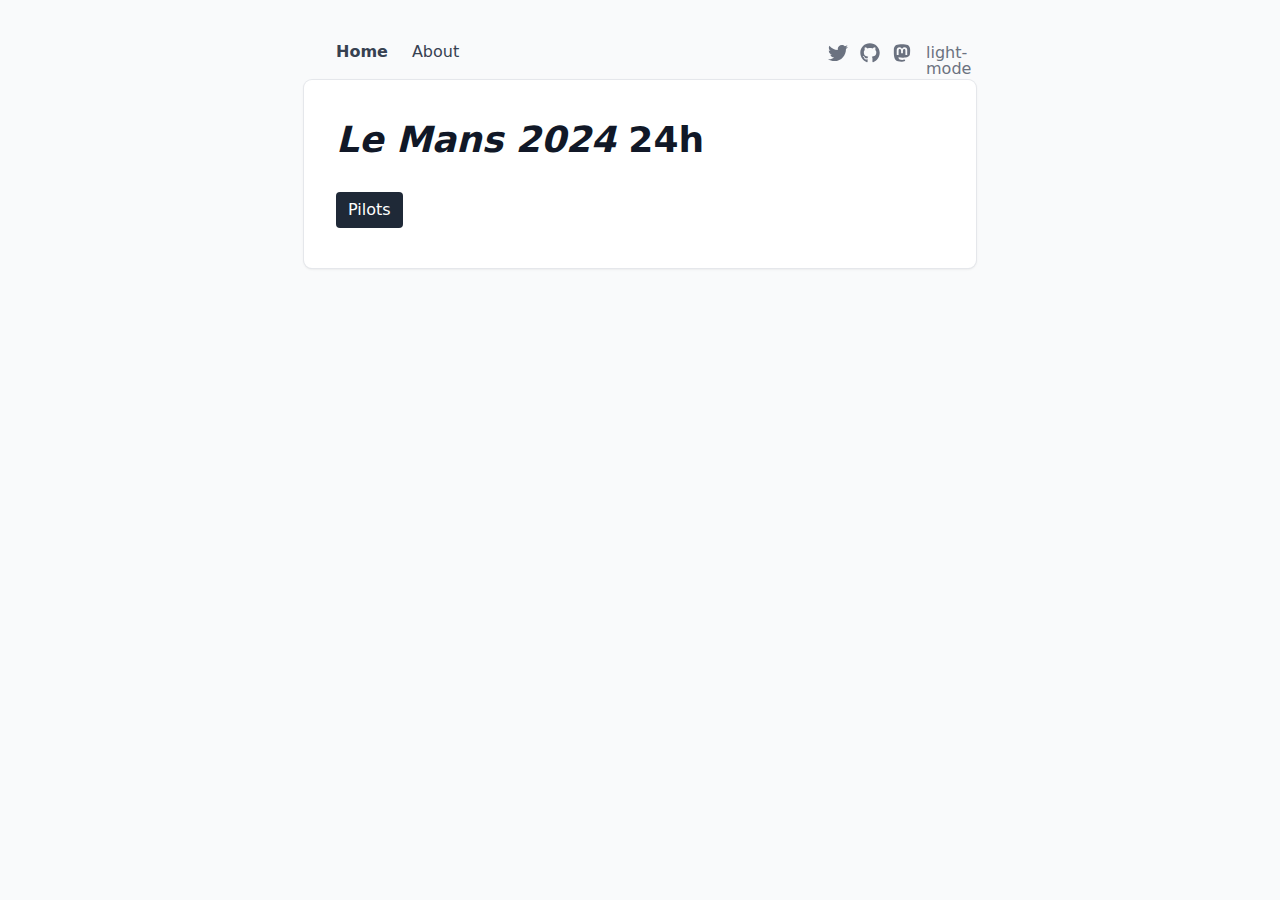
==== commit 44e97ef5: "Deploying to gh-pages from @ csafe11/content-wind@30db98abb32e3d29b1ec7b6f9dcd1746b7f2b887 🚀" ====
--- a/index.html
+++ b/index.html
@@ -1,13 +1,11 @@
 <!DOCTYPE html><html  lang="en" data-capo=""><head><meta charset="utf-8">
 <meta name="viewport" content="width=device-width, initial-scale=1">
-<title>Content Wind</title>
-<style>/*! tailwindcss v3.4.4 | MIT License | https://tailwindcss.com*/*,:after,:before{border:0 solid #e5e7eb;box-sizing:border-box}:after,:before{--tw-content:""}:host,html{line-height:1.5;-webkit-text-size-adjust:100%;font-family:ui-sans-serif,system-ui,sans-serif,Apple Color Emoji,Segoe UI Emoji,Segoe UI Symbol,Noto Color Emoji;font-feature-settings:normal;font-variation-settings:normal;tab-size:4;-webkit-tap-highlight-color:transparent}body{line-height:inherit;margin:0}hr{border-top-width:1px;color:inherit;height:0}abbr:where([title]){-webkit-text-decoration:underline dotted;text-decoration:underline dotted}h1,h2,h3,h4,h5,h6{font-size:inherit;font-weight:inherit}a{color:inherit;text-decoration:inherit}b,strong{font-weight:bolder}code,kbd,pre,samp{font-family:ui-monospace,SFMono-Regular,Menlo,Monaco,Consolas,Liberation Mono,Courier New,monospace;font-feature-settings:normal;font-size:1em;font-variation-settings:normal}small{font-size:80%}sub,sup{font-size:75%;line-height:0;position:relative;vertical-align:initial}sub{bottom:-.25em}sup{top:-.5em}table{border-collapse:collapse;border-color:inherit;text-indent:0}button,input,optgroup,select,textarea{color:inherit;font-family:inherit;font-feature-settings:inherit;font-size:100%;font-variation-settings:inherit;font-weight:inherit;letter-spacing:inherit;line-height:inherit;margin:0;padding:0}button,select{text-transform:none}button,input:where([type=button]),input:where([type=reset]),input:where([type=submit]){-webkit-appearance:button;background-color:initial;background-image:none}:-moz-focusring{outline:auto}:-moz-ui-invalid{box-shadow:none}progress{vertical-align:initial}::-webkit-inner-spin-button,::-webkit-outer-spin-button{height:auto}[type=search]{-webkit-appearance:textfield;outline-offset:-2px}::-webkit-search-decoration{-webkit-appearance:none}::-webkit-file-upload-button{-webkit-appearance:button;font:inherit}summary{display:list-item}blockquote,dd,dl,figure,h1,h2,h3,h4,h5,h6,hr,p,pre{margin:0}fieldset{margin:0}fieldset,legend{padding:0}menu,ol,ul{list-style:none;margin:0;padding:0}dialog{padding:0}textarea{resize:vertical}input::placeholder,textarea::placeholder{color:#9ca3af;opacity:1}[role=button],button{cursor:pointer}:disabled{cursor:default}audio,canvas,embed,iframe,img,object,svg,video{display:block;vertical-align:middle}img,video{height:auto;max-width:100%}[hidden]{display:none}*,::backdrop,:after,:before{--tw-border-spacing-x:0;--tw-border-spacing-y:0;--tw-translate-x:0;--tw-translate-y:0;--tw-rotate:0;--tw-skew-x:0;--tw-skew-y:0;--tw-scale-x:1;--tw-scale-y:1;--tw-pan-x: ;--tw-pan-y: ;--tw-pinch-zoom: ;--tw-scroll-snap-strictness:proximity;--tw-gradient-from-position: ;--tw-gradient-via-position: ;--tw-gradient-to-position: ;--tw-ordinal: ;--tw-slashed-zero: ;--tw-numeric-figure: ;--tw-numeric-spacing: ;--tw-numeric-fraction: ;--tw-ring-inset: ;--tw-ring-offset-width:0px;--tw-ring-offset-color:#fff;--tw-ring-color:#3b82f680;--tw-ring-offset-shadow:0 0 #0000;--tw-ring-shadow:0 0 #0000;--tw-shadow:0 0 #0000;--tw-shadow-colored:0 0 #0000;--tw-blur: ;--tw-brightness: ;--tw-contrast: ;--tw-grayscale: ;--tw-hue-rotate: ;--tw-invert: ;--tw-saturate: ;--tw-sepia: ;--tw-drop-shadow: ;--tw-backdrop-blur: ;--tw-backdrop-brightness: ;--tw-backdrop-contrast: ;--tw-backdrop-grayscale: ;--tw-backdrop-hue-rotate: ;--tw-backdrop-invert: ;--tw-backdrop-opacity: ;--tw-backdrop-saturate: ;--tw-backdrop-sepia: ;--tw-contain-size: ;--tw-contain-layout: ;--tw-contain-paint: ;--tw-contain-style: }.prose{color:var(--tw-prose-body);max-width:65ch}.prose :where(p):not(:where([class~=not-prose],[class~=not-prose] *)){margin-bottom:1.25em;margin-top:1.25em}.prose :where([class~=lead]):not(:where([class~=not-prose],[class~=not-prose] *)){color:var(--tw-prose-lead);font-size:1.25em;line-height:1.6;margin-bottom:1.2em;margin-top:1.2em}.prose :where(a):not(:where([class~=not-prose],[class~=not-prose] *)){color:var(--tw-prose-links);font-weight:500;text-decoration:underline}.prose :where(strong):not(:where([class~=not-prose],[class~=not-prose] *)){color:var(--tw-prose-bold);font-weight:600}.prose :where(a strong):not(:where([class~=not-prose],[class~=not-prose] *)){color:inherit}.prose :where(blockquote strong):not(:where([class~=not-prose],[class~=not-prose] *)){color:inherit}.prose :where(thead th strong):not(:where([class~=not-prose],[class~=not-prose] *)){color:inherit}.prose :where(ol):not(:where([class~=not-prose],[class~=not-prose] *)){list-style-type:decimal;margin-bottom:1.25em;margin-top:1.25em;padding-inline-start:1.625em}.prose :where(ol[type=A]):not(:where([class~=not-prose],[class~=not-prose] *)){list-style-type:upper-alpha}.prose :where(ol[type=a]):not(:where([class~=not-prose],[class~=not-prose] *)){list-style-type:lower-alpha}.prose :where(ol[type=A s]):not(:where([class~=not-prose],[class~=not-prose] *)){list-style-type:upper-alpha}.prose :where(ol[type=a s]):not(:where([class~=not-prose],[class~=not-prose] *)){list-style-type:lower-alpha}.prose :where(ol[type=I]):not(:where([class~=not-prose],[class~=not-prose] *)){list-style-type:upper-roman}.prose :where(ol[type=i]):not(:where([class~=not-prose],[class~=not-prose] *)){list-style-type:lower-roman}.prose :where(ol[type=I s]):not(:where([class~=not-prose],[class~=not-prose] *)){list-style-type:upper-roman}.prose :where(ol[type=i s]):not(:where([class~=not-prose],[class~=not-prose] *)){list-style-type:lower-roman}.prose :where(ol[type="1"]):not(:where([class~=not-prose],[class~=not-prose] *)){list-style-type:decimal}.prose :where(ul):not(:where([class~=not-prose],[class~=not-prose] *)){list-style-type:disc;margin-bottom:1.25em;margin-top:1.25em;padding-inline-start:1.625em}.prose :where(ol>li):not(:where([class~=not-prose],[class~=not-prose] *))::marker{color:var(--tw-prose-counters);font-weight:400}.prose :where(ul>li):not(:where([class~=not-prose],[class~=not-prose] *))::marker{color:var(--tw-prose-bullets)}.prose :where(dt):not(:where([class~=not-prose],[class~=not-prose] *)){color:var(--tw-prose-headings);font-weight:600;margin-top:1.25em}.prose :where(hr):not(:where([class~=not-prose],[class~=not-prose] *)){border-color:var(--tw-prose-hr);border-top-width:1px;margin-bottom:3em;margin-top:3em}.prose :where(blockquote):not(:where([class~=not-prose],[class~=not-prose] *)){border-inline-start-color:var(--tw-prose-quote-borders);border-inline-start-width:.25rem;color:var(--tw-prose-quotes);font-style:italic;font-weight:500;margin-bottom:1.6em;margin-top:1.6em;padding-inline-start:1em;quotes:"\201C""\201D""\2018""\2019"}.prose :where(blockquote p:first-of-type):not(:where([class~=not-prose],[class~=not-prose] *)):before{content:open-quote}.prose :where(blockquote p:last-of-type):not(:where([class~=not-prose],[class~=not-prose] *)):after{content:close-quote}.prose :where(h1):not(:where([class~=not-prose],[class~=not-prose] *)){color:var(--tw-prose-headings);font-size:2.25em;font-weight:800;line-height:1.1111111;margin-bottom:.8888889em;margin-top:0}.prose :where(h1 strong):not(:where([class~=not-prose],[class~=not-prose] *)){color:inherit;font-weight:900}.prose :where(h2):not(:where([class~=not-prose],[class~=not-prose] *)){color:var(--tw-prose-headings);font-size:1.5em;font-weight:700;line-height:1.3333333;margin-bottom:1em;margin-top:2em}.prose :where(h2 strong):not(:where([class~=not-prose],[class~=not-prose] *)){color:inherit;font-weight:800}.prose :where(h3):not(:where([class~=not-prose],[class~=not-prose] *)){color:var(--tw-prose-headings);font-size:1.25em;font-weight:600;line-height:1.6;margin-bottom:.6em;margin-top:1.6em}.prose :where(h3 strong):not(:where([class~=not-prose],[class~=not-prose] *)){color:inherit;font-weight:700}.prose :where(h4):not(:where([class~=not-prose],[class~=not-prose] *)){color:var(--tw-prose-headings);font-weight:600;line-height:1.5;margin-bottom:.5em;margin-top:1.5em}.prose :where(h4 strong):not(:where([class~=not-prose],[class~=not-prose] *)){color:inherit;font-weight:700}.prose :where(img):not(:where([class~=not-prose],[class~=not-prose] *)){margin-bottom:2em;margin-top:2em}.prose :where(picture):not(:where([class~=not-prose],[class~=not-prose] *)){display:block;margin-bottom:2em;margin-top:2em}.prose :where(video):not(:where([class~=not-prose],[class~=not-prose] *)){margin-bottom:2em;margin-top:2em}.prose :where(kbd):not(:where([class~=not-prose],[class~=not-prose] *)){border-radius:.3125rem;box-shadow:0 0 0 1px rgb(var(--tw-prose-kbd-shadows)/10%),0 3px 0 rgb(var(--tw-prose-kbd-shadows)/10%);color:var(--tw-prose-kbd);font-family:inherit;font-size:.875em;font-weight:500;padding-inline-end:.375em;padding-bottom:.1875em;padding-top:.1875em;padding-inline-start:.375em}.prose :where(code):not(:where([class~=not-prose],[class~=not-prose] *)){color:var(--tw-prose-code);font-size:.875em;font-weight:600}.prose :where(code):not(:where([class~=not-prose],[class~=not-prose] *)):before{content:"`"}.prose :where(code):not(:where([class~=not-prose],[class~=not-prose] *)):after{content:"`"}.prose :where(a code):not(:where([class~=not-prose],[class~=not-prose] *)){color:inherit}.prose :where(h1 code):not(:where([class~=not-prose],[class~=not-prose] *)){color:inherit}.prose :where(h2 code):not(:where([class~=not-prose],[class~=not-prose] *)){color:inherit;font-size:.875em}.prose :where(h3 code):not(:where([class~=not-prose],[class~=not-prose] *)){color:inherit;font-size:.9em}.prose :where(h4 code):not(:where([class~=not-prose],[class~=not-prose] *)){color:inherit}.prose :where(blockquote code):not(:where([class~=not-prose],[class~=not-prose] *)){color:inherit}.prose :where(thead th code):not(:where([class~=not-prose],[class~=not-prose] *)){color:inherit}.prose :where(pre):not(:where([class~=not-prose],[class~=not-prose] *)){background-color:var(--tw-prose-pre-bg);border-radius:.375rem;color:var(--tw-prose-pre-code);font-size:.875em;font-weight:400;line-height:1.7142857;margin-bottom:1.7142857em;margin-top:1.7142857em;overflow-x:auto;padding-inline-end:1.1428571em;padding-bottom:.8571429em;padding-top:.8571429em;padding-inline-start:1.1428571em}.prose :where(pre code):not(:where([class~=not-prose],[class~=not-prose] *)){background-color:initial;border-radius:0;border-width:0;color:inherit;font-family:inherit;font-size:inherit;font-weight:inherit;line-height:inherit;padding:0}.prose :where(pre code):not(:where([class~=not-prose],[class~=not-prose] *)):before{content:none}.prose :where(pre code):not(:where([class~=not-prose],[class~=not-prose] *)):after{content:none}.prose :where(table):not(:where([class~=not-prose],[class~=not-prose] *)){font-size:.875em;line-height:1.7142857;margin-bottom:2em;margin-top:2em;table-layout:auto;text-align:start;width:100%}.prose :where(thead):not(:where([class~=not-prose],[class~=not-prose] *)){border-bottom-color:var(--tw-prose-th-borders);border-bottom-width:1px}.prose :where(thead th):not(:where([class~=not-prose],[class~=not-prose] *)){color:var(--tw-prose-headings);font-weight:600;padding-inline-end:.5714286em;padding-bottom:.5714286em;padding-inline-start:.5714286em;vertical-align:bottom}.prose :where(tbody tr):not(:where([class~=not-prose],[class~=not-prose] *)){border-bottom-color:var(--tw-prose-td-borders);border-bottom-width:1px}.prose :where(tbody tr:last-child):not(:where([class~=not-prose],[class~=not-prose] *)){border-bottom-width:0}.prose :where(tbody td):not(:where([class~=not-prose],[class~=not-prose] *)){vertical-align:initial}.prose :where(tfoot):not(:where([class~=not-prose],[class~=not-prose] *)){border-top-color:var(--tw-prose-th-borders);border-top-width:1px}.prose :where(tfoot td):not(:where([class~=not-prose],[class~=not-prose] *)){vertical-align:top}.prose :where(figure>*):not(:where([class~=not-prose],[class~=not-prose] *)){margin-bottom:0;margin-top:0}.prose :where(figcaption):not(:where([class~=not-prose],[class~=not-prose] *)){color:var(--tw-prose-captions);font-size:.875em;line-height:1.4285714;margin-top:.8571429em}.prose{--tw-prose-body:#374151;--tw-prose-headings:#111827;--tw-prose-lead:#4b5563;--tw-prose-links:#111827;--tw-prose-bold:#111827;--tw-prose-counters:#6b7280;--tw-prose-bullets:#d1d5db;--tw-prose-hr:#e5e7eb;--tw-prose-quotes:#111827;--tw-prose-quote-borders:#e5e7eb;--tw-prose-captions:#6b7280;--tw-prose-kbd:#111827;--tw-prose-kbd-shadows:17 24 39;--tw-prose-code:#111827;--tw-prose-pre-code:#e5e7eb;--tw-prose-pre-bg:#1f2937;--tw-prose-th-borders:#d1d5db;--tw-prose-td-borders:#e5e7eb;--tw-prose-invert-body:#d1d5db;--tw-prose-invert-headings:#fff;--tw-prose-invert-lead:#9ca3af;--tw-prose-invert-links:#fff;--tw-prose-invert-bold:#fff;--tw-prose-invert-counters:#9ca3af;--tw-prose-invert-bullets:#4b5563;--tw-prose-invert-hr:#374151;--tw-prose-invert-quotes:#f3f4f6;--tw-prose-invert-quote-borders:#374151;--tw-prose-invert-captions:#9ca3af;--tw-prose-invert-kbd:#fff;--tw-prose-invert-kbd-shadows:255 255 255;--tw-prose-invert-code:#fff;--tw-prose-invert-pre-code:#d1d5db;--tw-prose-invert-pre-bg:#00000080;--tw-prose-invert-th-borders:#4b5563;--tw-prose-invert-td-borders:#374151;font-size:1rem;line-height:1.75}.prose :where(picture>img):not(:where([class~=not-prose],[class~=not-prose] *)){margin-bottom:0;margin-top:0}.prose :where(li):not(:where([class~=not-prose],[class~=not-prose] *)){margin-bottom:.5em;margin-top:.5em}.prose :where(ol>li):not(:where([class~=not-prose],[class~=not-prose] *)){padding-inline-start:.375em}.prose :where(ul>li):not(:where([class~=not-prose],[class~=not-prose] *)){padding-inline-start:.375em}.prose :where(.prose>ul>li p):not(:where([class~=not-prose],[class~=not-prose] *)){margin-bottom:.75em;margin-top:.75em}.prose :where(.prose>ul>li>p:first-child):not(:where([class~=not-prose],[class~=not-prose] *)){margin-top:1.25em}.prose :where(.prose>ul>li>p:last-child):not(:where([class~=not-prose],[class~=not-prose] *)){margin-bottom:1.25em}.prose :where(.prose>ol>li>p:first-child):not(:where([class~=not-prose],[class~=not-prose] *)){margin-top:1.25em}.prose :where(.prose>ol>li>p:last-child):not(:where([class~=not-prose],[class~=not-prose] *)){margin-bottom:1.25em}.prose :where(ul ul,ul ol,ol ul,ol ol):not(:where([class~=not-prose],[class~=not-prose] *)){margin-bottom:.75em;margin-top:.75em}.prose :where(dl):not(:where([class~=not-prose],[class~=not-prose] *)){margin-bottom:1.25em;margin-top:1.25em}.prose :where(dd):not(:where([class~=not-prose],[class~=not-prose] *)){margin-top:.5em;padding-inline-start:1.625em}.prose :where(hr+*):not(:where([class~=not-prose],[class~=not-prose] *)){margin-top:0}.prose :where(h2+*):not(:where([class~=not-prose],[class~=not-prose] *)){margin-top:0}.prose :where(h3+*):not(:where([class~=not-prose],[class~=not-prose] *)){margin-top:0}.prose :where(h4+*):not(:where([class~=not-prose],[class~=not-prose] *)){margin-top:0}.prose :where(thead th:first-child):not(:where([class~=not-prose],[class~=not-prose] *)){padding-inline-start:0}.prose :where(thead th:last-child):not(:where([class~=not-prose],[class~=not-prose] *)){padding-inline-end:0}.prose :where(tbody td,tfoot td):not(:where([class~=not-prose],[class~=not-prose] *)){padding-inline-end:.5714286em;padding-bottom:.5714286em;padding-top:.5714286em;padding-inline-start:.5714286em}.prose :where(tbody td:first-child,tfoot td:first-child):not(:where([class~=not-prose],[class~=not-prose] *)){padding-inline-start:0}.prose :where(tbody td:last-child,tfoot td:last-child):not(:where([class~=not-prose],[class~=not-prose] *)){padding-inline-end:0}.prose :where(figure):not(:where([class~=not-prose],[class~=not-prose] *)){margin-bottom:2em;margin-top:2em}.prose :where(.prose>:first-child):not(:where([class~=not-prose],[class~=not-prose] *)){margin-top:0}.prose :where(.prose>:last-child):not(:where([class~=not-prose],[class~=not-prose] *)){margin-bottom:0}.sr-only{height:1px;margin:-1px;overflow:hidden;padding:0;position:absolute;width:1px;clip:rect(0,0,0,0);border-width:0;white-space:nowrap}.static{position:static}.m-auto{margin:auto}.mx-auto{margin-left:auto;margin-right:auto}.mr-6{margin-right:1.5rem}.block{display:block}.inline-block{display:inline-block}.flex{display:flex}.inline-flex{display:inline-flex}.h-4{height:1rem}.h-5{height:1.25rem}.w-4{width:1rem}.w-5{width:1.25rem}.max-w-2xl{max-width:42rem}.max-w-full{max-width:100%}.max-w-none{max-width:none}.items-center{align-items:center}.justify-between{justify-content:space-between}.gap-1{gap:.25rem}.space-x-3>:not([hidden])~:not([hidden]){--tw-space-x-reverse:0;margin-left:calc(.75rem*(1 - var(--tw-space-x-reverse)));margin-right:calc(.75rem*var(--tw-space-x-reverse))}.overflow-x-auto{overflow-x:auto}.rounded{border-radius:.25rem}.bg-gray-50{--tw-bg-opacity:1;background-color:rgb(249 250 251/var(--tw-bg-opacity))}.bg-gray-800{--tw-bg-opacity:1;background-color:rgb(31 41 55/var(--tw-bg-opacity))}.bg-white{--tw-bg-opacity:1;background-color:rgb(255 255 255/var(--tw-bg-opacity))}.px-3{padding-left:.75rem;padding-right:.75rem}.px-4{padding-left:1rem;padding-right:1rem}.py-1{padding-bottom:.25rem;padding-top:.25rem}.py-10{padding-bottom:2.5rem;padding-top:2.5rem}.py-4{padding-bottom:1rem;padding-top:1rem}.text-2xl{font-size:1.5rem;line-height:2rem}.font-bold{font-weight:700}.text-black{--tw-text-opacity:1;color:rgb(0 0 0/var(--tw-text-opacity))}.text-gray-500{--tw-text-opacity:1;color:rgb(107 114 128/var(--tw-text-opacity))}.text-gray-700{--tw-text-opacity:1;color:rgb(55 65 81/var(--tw-text-opacity))}.text-white{--tw-text-opacity:1;color:rgb(255 255 255/var(--tw-text-opacity))}.no-underline{text-decoration-line:none}.ring-1{--tw-ring-offset-shadow:var(--tw-ring-inset) 0 0 0 var(--tw-ring-offset-width) var(--tw-ring-offset-color);--tw-ring-shadow:var(--tw-ring-inset) 0 0 0 calc(1px + var(--tw-ring-offset-width)) var(--tw-ring-color);box-shadow:var(--tw-ring-offset-shadow),var(--tw-ring-shadow),var(--tw-shadow,0 0 #0000)}.ring-gray-200{--tw-ring-opacity:1;--tw-ring-color:rgb(229 231 235/var(--tw-ring-opacity))}.transition{transition-duration:.15s;transition-property:color,background-color,border-color,text-decoration-color,fill,stroke,opacity,box-shadow,transform,filter,-webkit-backdrop-filter;transition-property:color,background-color,border-color,text-decoration-color,fill,stroke,opacity,box-shadow,transform,filter,backdrop-filter;transition-property:color,background-color,border-color,text-decoration-color,fill,stroke,opacity,box-shadow,transform,filter,backdrop-filter,-webkit-backdrop-filter;transition-timing-function:cubic-bezier(.4,0,.2,1)}.dark\:prose-invert:is(.dark *){--tw-prose-body:var(--tw-prose-invert-body);--tw-prose-headings:var(--tw-prose-invert-headings);--tw-prose-lead:var(--tw-prose-invert-lead);--tw-prose-links:var(--tw-prose-invert-links);--tw-prose-bold:var(--tw-prose-invert-bold);--tw-prose-counters:var(--tw-prose-invert-counters);--tw-prose-bullets:var(--tw-prose-invert-bullets);--tw-prose-hr:var(--tw-prose-invert-hr);--tw-prose-quotes:var(--tw-prose-invert-quotes);--tw-prose-quote-borders:var(--tw-prose-invert-quote-borders);--tw-prose-captions:var(--tw-prose-invert-captions);--tw-prose-kbd:var(--tw-prose-invert-kbd);--tw-prose-kbd-shadows:var(--tw-prose-invert-kbd-shadows);--tw-prose-code:var(--tw-prose-invert-code);--tw-prose-pre-code:var(--tw-prose-invert-pre-code);--tw-prose-pre-bg:var(--tw-prose-invert-pre-bg);--tw-prose-th-borders:var(--tw-prose-invert-th-borders);--tw-prose-td-borders:var(--tw-prose-invert-td-borders)}.hover\:text-gray-700:hover{--tw-text-opacity:1;color:rgb(55 65 81/var(--tw-text-opacity))}.prose-a\:border-b :is(:where(a):not(:where([class~=not-prose],[class~=not-prose] *))){border-bottom-width:1px}.prose-a\:border-dashed :is(:where(a):not(:where([class~=not-prose],[class~=not-prose] *))){border-style:dashed}.prose-a\:font-normal :is(:where(a):not(:where([class~=not-prose],[class~=not-prose] *))){font-weight:400}.prose-a\:no-underline :is(:where(a):not(:where([class~=not-prose],[class~=not-prose] *))){text-decoration-line:none}.hover\:prose-a\:border-solid :is(:where(a):not(:where([class~=not-prose],[class~=not-prose] *))):hover{border-style:solid}.hover\:prose-a\:border-primary-400 :is(:where(a):not(:where([class~=not-prose],[class~=not-prose] *))):hover{--tw-border-opacity:1;border-color:rgb(52 211 153/var(--tw-border-opacity))}.hover\:prose-a\:text-primary-400 :is(:where(a):not(:where([class~=not-prose],[class~=not-prose] *))):hover{--tw-text-opacity:1;color:rgb(52 211 153/var(--tw-text-opacity))}.prose-pre\:bg-gray-100 :is(:where(pre):not(:where([class~=not-prose],[class~=not-prose] *))){--tw-bg-opacity:1;background-color:rgb(243 244 246/var(--tw-bg-opacity))}.dark\:bg-gray-200:is(.dark *){--tw-bg-opacity:1;background-color:rgb(229 231 235/var(--tw-bg-opacity))}.dark\:bg-gray-800:is(.dark *){--tw-bg-opacity:1;background-color:rgb(31 41 55/var(--tw-bg-opacity))}.dark\:bg-gray-900:is(.dark *){--tw-bg-opacity:1;background-color:rgb(17 24 39/var(--tw-bg-opacity))}.dark\:text-gray-100:is(.dark *){--tw-text-opacity:1;color:rgb(243 244 246/var(--tw-text-opacity))}.dark\:text-gray-200:is(.dark *){--tw-text-opacity:1;color:rgb(229 231 235/var(--tw-text-opacity))}.dark\:text-gray-300:is(.dark *){--tw-text-opacity:1;color:rgb(209 213 219/var(--tw-text-opacity))}.dark\:text-gray-950:is(.dark *){--tw-text-opacity:1;color:rgb(3 7 18/var(--tw-text-opacity))}.dark\:ring-gray-700:is(.dark *){--tw-ring-opacity:1;--tw-ring-color:rgb(55 65 81/var(--tw-ring-opacity))}.dark\:hover\:text-gray-300:hover:is(.dark *){--tw-text-opacity:1;color:rgb(209 213 219/var(--tw-text-opacity))}.dark\:prose-pre\:bg-gray-900 :is(:where(pre):not(:where([class~=not-prose],[class~=not-prose] *))):is(.dark *){--tw-bg-opacity:1;background-color:rgb(17 24 39/var(--tw-bg-opacity))}@media (min-width:640px){.sm\:rounded{border-radius:.25rem}.sm\:rounded-lg{border-radius:.5rem}.sm\:px-8{padding-left:2rem;padding-right:2rem}.sm\:pb-10{padding-bottom:2.5rem}.sm\:pt-6{padding-top:1.5rem}.sm\:shadow{--tw-shadow:0 1px 3px 0 #0000001a,0 1px 2px -1px #0000001a;--tw-shadow-colored:0 1px 3px 0 var(--tw-shadow-color),0 1px 2px -1px var(--tw-shadow-color);box-shadow:var(--tw-ring-offset-shadow,0 0 #0000),var(--tw-ring-shadow,0 0 #0000),var(--tw-shadow)}}</style>
+<title>Le Mans 2024 24h</title>
+<style>/*! tailwindcss v3.4.4 | MIT License | https://tailwindcss.com*/*,:after,:before{border:0 solid #e5e7eb;box-sizing:border-box}:after,:before{--tw-content:""}:host,html{line-height:1.5;-webkit-text-size-adjust:100%;font-family:ui-sans-serif,system-ui,sans-serif,Apple Color Emoji,Segoe UI Emoji,Segoe UI Symbol,Noto Color Emoji;font-feature-settings:normal;font-variation-settings:normal;tab-size:4;-webkit-tap-highlight-color:transparent}body{line-height:inherit;margin:0}hr{border-top-width:1px;color:inherit;height:0}abbr:where([title]){-webkit-text-decoration:underline dotted;text-decoration:underline dotted}h1,h2,h3,h4,h5,h6{font-size:inherit;font-weight:inherit}a{color:inherit;text-decoration:inherit}b,strong{font-weight:bolder}code,kbd,pre,samp{font-family:ui-monospace,SFMono-Regular,Menlo,Monaco,Consolas,Liberation Mono,Courier New,monospace;font-feature-settings:normal;font-size:1em;font-variation-settings:normal}small{font-size:80%}sub,sup{font-size:75%;line-height:0;position:relative;vertical-align:initial}sub{bottom:-.25em}sup{top:-.5em}table{border-collapse:collapse;border-color:inherit;text-indent:0}button,input,optgroup,select,textarea{color:inherit;font-family:inherit;font-feature-settings:inherit;font-size:100%;font-variation-settings:inherit;font-weight:inherit;letter-spacing:inherit;line-height:inherit;margin:0;padding:0}button,select{text-transform:none}button,input:where([type=button]),input:where([type=reset]),input:where([type=submit]){-webkit-appearance:button;background-color:initial;background-image:none}:-moz-focusring{outline:auto}:-moz-ui-invalid{box-shadow:none}progress{vertical-align:initial}::-webkit-inner-spin-button,::-webkit-outer-spin-button{height:auto}[type=search]{-webkit-appearance:textfield;outline-offset:-2px}::-webkit-search-decoration{-webkit-appearance:none}::-webkit-file-upload-button{-webkit-appearance:button;font:inherit}summary{display:list-item}blockquote,dd,dl,figure,h1,h2,h3,h4,h5,h6,hr,p,pre{margin:0}fieldset{margin:0}fieldset,legend{padding:0}menu,ol,ul{list-style:none;margin:0;padding:0}dialog{padding:0}textarea{resize:vertical}input::placeholder,textarea::placeholder{color:#9ca3af;opacity:1}[role=button],button{cursor:pointer}:disabled{cursor:default}audio,canvas,embed,iframe,img,object,svg,video{display:block;vertical-align:middle}img,video{height:auto;max-width:100%}[hidden]{display:none}*,::backdrop,:after,:before{--tw-border-spacing-x:0;--tw-border-spacing-y:0;--tw-translate-x:0;--tw-translate-y:0;--tw-rotate:0;--tw-skew-x:0;--tw-skew-y:0;--tw-scale-x:1;--tw-scale-y:1;--tw-pan-x: ;--tw-pan-y: ;--tw-pinch-zoom: ;--tw-scroll-snap-strictness:proximity;--tw-gradient-from-position: ;--tw-gradient-via-position: ;--tw-gradient-to-position: ;--tw-ordinal: ;--tw-slashed-zero: ;--tw-numeric-figure: ;--tw-numeric-spacing: ;--tw-numeric-fraction: ;--tw-ring-inset: ;--tw-ring-offset-width:0px;--tw-ring-offset-color:#fff;--tw-ring-color:#3b82f680;--tw-ring-offset-shadow:0 0 #0000;--tw-ring-shadow:0 0 #0000;--tw-shadow:0 0 #0000;--tw-shadow-colored:0 0 #0000;--tw-blur: ;--tw-brightness: ;--tw-contrast: ;--tw-grayscale: ;--tw-hue-rotate: ;--tw-invert: ;--tw-saturate: ;--tw-sepia: ;--tw-drop-shadow: ;--tw-backdrop-blur: ;--tw-backdrop-brightness: ;--tw-backdrop-contrast: ;--tw-backdrop-grayscale: ;--tw-backdrop-hue-rotate: ;--tw-backdrop-invert: ;--tw-backdrop-opacity: ;--tw-backdrop-saturate: ;--tw-backdrop-sepia: ;--tw-contain-size: ;--tw-contain-layout: ;--tw-contain-paint: ;--tw-contain-style: }.prose{color:var(--tw-prose-body);max-width:65ch}.prose :where(p):not(:where([class~=not-prose],[class~=not-prose] *)){margin-bottom:1.25em;margin-top:1.25em}.prose :where([class~=lead]):not(:where([class~=not-prose],[class~=not-prose] *)){color:var(--tw-prose-lead);font-size:1.25em;line-height:1.6;margin-bottom:1.2em;margin-top:1.2em}.prose :where(a):not(:where([class~=not-prose],[class~=not-prose] *)){color:var(--tw-prose-links);font-weight:500;text-decoration:underline}.prose :where(strong):not(:where([class~=not-prose],[class~=not-prose] *)){color:var(--tw-prose-bold);font-weight:600}.prose :where(a strong):not(:where([class~=not-prose],[class~=not-prose] *)){color:inherit}.prose :where(blockquote strong):not(:where([class~=not-prose],[class~=not-prose] *)){color:inherit}.prose :where(thead th strong):not(:where([class~=not-prose],[class~=not-prose] *)){color:inherit}.prose :where(ol):not(:where([class~=not-prose],[class~=not-prose] *)){list-style-type:decimal;margin-bottom:1.25em;margin-top:1.25em;padding-inline-start:1.625em}.prose :where(ol[type=A]):not(:where([class~=not-prose],[class~=not-prose] *)){list-style-type:upper-alpha}.prose :where(ol[type=a]):not(:where([class~=not-prose],[class~=not-prose] *)){list-style-type:lower-alpha}.prose :where(ol[type=A s]):not(:where([class~=not-prose],[class~=not-prose] *)){list-style-type:upper-alpha}.prose :where(ol[type=a s]):not(:where([class~=not-prose],[class~=not-prose] *)){list-style-type:lower-alpha}.prose :where(ol[type=I]):not(:where([class~=not-prose],[class~=not-prose] *)){list-style-type:upper-roman}.prose :where(ol[type=i]):not(:where([class~=not-prose],[class~=not-prose] *)){list-style-type:lower-roman}.prose :where(ol[type=I s]):not(:where([class~=not-prose],[class~=not-prose] *)){list-style-type:upper-roman}.prose :where(ol[type=i s]):not(:where([class~=not-prose],[class~=not-prose] *)){list-style-type:lower-roman}.prose :where(ol[type="1"]):not(:where([class~=not-prose],[class~=not-prose] *)){list-style-type:decimal}.prose :where(ul):not(:where([class~=not-prose],[class~=not-prose] *)){list-style-type:disc;margin-bottom:1.25em;margin-top:1.25em;padding-inline-start:1.625em}.prose :where(ol>li):not(:where([class~=not-prose],[class~=not-prose] *))::marker{color:var(--tw-prose-counters);font-weight:400}.prose :where(ul>li):not(:where([class~=not-prose],[class~=not-prose] *))::marker{color:var(--tw-prose-bullets)}.prose :where(dt):not(:where([class~=not-prose],[class~=not-prose] *)){color:var(--tw-prose-headings);font-weight:600;margin-top:1.25em}.prose :where(hr):not(:where([class~=not-prose],[class~=not-prose] *)){border-color:var(--tw-prose-hr);border-top-width:1px;margin-bottom:3em;margin-top:3em}.prose :where(blockquote):not(:where([class~=not-prose],[class~=not-prose] *)){border-inline-start-color:var(--tw-prose-quote-borders);border-inline-start-width:.25rem;color:var(--tw-prose-quotes);font-style:italic;font-weight:500;margin-bottom:1.6em;margin-top:1.6em;padding-inline-start:1em;quotes:"\201C""\201D""\2018""\2019"}.prose :where(blockquote p:first-of-type):not(:where([class~=not-prose],[class~=not-prose] *)):before{content:open-quote}.prose :where(blockquote p:last-of-type):not(:where([class~=not-prose],[class~=not-prose] *)):after{content:close-quote}.prose :where(h1):not(:where([class~=not-prose],[class~=not-prose] *)){color:var(--tw-prose-headings);font-size:2.25em;font-weight:800;line-height:1.1111111;margin-bottom:.8888889em;margin-top:0}.prose :where(h1 strong):not(:where([class~=not-prose],[class~=not-prose] *)){color:inherit;font-weight:900}.prose :where(h2):not(:where([class~=not-prose],[class~=not-prose] *)){color:var(--tw-prose-headings);font-size:1.5em;font-weight:700;line-height:1.3333333;margin-bottom:1em;margin-top:2em}.prose :where(h2 strong):not(:where([class~=not-prose],[class~=not-prose] *)){color:inherit;font-weight:800}.prose :where(h3):not(:where([class~=not-prose],[class~=not-prose] *)){color:var(--tw-prose-headings);font-size:1.25em;font-weight:600;line-height:1.6;margin-bottom:.6em;margin-top:1.6em}.prose :where(h3 strong):not(:where([class~=not-prose],[class~=not-prose] *)){color:inherit;font-weight:700}.prose :where(h4):not(:where([class~=not-prose],[class~=not-prose] *)){color:var(--tw-prose-headings);font-weight:600;line-height:1.5;margin-bottom:.5em;margin-top:1.5em}.prose :where(h4 strong):not(:where([class~=not-prose],[class~=not-prose] *)){color:inherit;font-weight:700}.prose :where(img):not(:where([class~=not-prose],[class~=not-prose] *)){margin-bottom:2em;margin-top:2em}.prose :where(picture):not(:where([class~=not-prose],[class~=not-prose] *)){display:block;margin-bottom:2em;margin-top:2em}.prose :where(video):not(:where([class~=not-prose],[class~=not-prose] *)){margin-bottom:2em;margin-top:2em}.prose :where(kbd):not(:where([class~=not-prose],[class~=not-prose] *)){border-radius:.3125rem;box-shadow:0 0 0 1px rgb(var(--tw-prose-kbd-shadows)/10%),0 3px 0 rgb(var(--tw-prose-kbd-shadows)/10%);color:var(--tw-prose-kbd);font-family:inherit;font-size:.875em;font-weight:500;padding-inline-end:.375em;padding-bottom:.1875em;padding-top:.1875em;padding-inline-start:.375em}.prose :where(code):not(:where([class~=not-prose],[class~=not-prose] *)){color:var(--tw-prose-code);font-size:.875em;font-weight:600}.prose :where(code):not(:where([class~=not-prose],[class~=not-prose] *)):before{content:"`"}.prose :where(code):not(:where([class~=not-prose],[class~=not-prose] *)):after{content:"`"}.prose :where(a code):not(:where([class~=not-prose],[class~=not-prose] *)){color:inherit}.prose :where(h1 code):not(:where([class~=not-prose],[class~=not-prose] *)){color:inherit}.prose :where(h2 code):not(:where([class~=not-prose],[class~=not-prose] *)){color:inherit;font-size:.875em}.prose :where(h3 code):not(:where([class~=not-prose],[class~=not-prose] *)){color:inherit;font-size:.9em}.prose :where(h4 code):not(:where([class~=not-prose],[class~=not-prose] *)){color:inherit}.prose :where(blockquote code):not(:where([class~=not-prose],[class~=not-prose] *)){color:inherit}.prose :where(thead th code):not(:where([class~=not-prose],[class~=not-prose] *)){color:inherit}.prose :where(pre):not(:where([class~=not-prose],[class~=not-prose] *)){background-color:var(--tw-prose-pre-bg);border-radius:.375rem;color:var(--tw-prose-pre-code);font-size:.875em;font-weight:400;line-height:1.7142857;margin-bottom:1.7142857em;margin-top:1.7142857em;overflow-x:auto;padding-inline-end:1.1428571em;padding-bottom:.8571429em;padding-top:.8571429em;padding-inline-start:1.1428571em}.prose :where(pre code):not(:where([class~=not-prose],[class~=not-prose] *)){background-color:initial;border-radius:0;border-width:0;color:inherit;font-family:inherit;font-size:inherit;font-weight:inherit;line-height:inherit;padding:0}.prose :where(pre code):not(:where([class~=not-prose],[class~=not-prose] *)):before{content:none}.prose :where(pre code):not(:where([class~=not-prose],[class~=not-prose] *)):after{content:none}.prose :where(table):not(:where([class~=not-prose],[class~=not-prose] *)){font-size:.875em;line-height:1.7142857;margin-bottom:2em;margin-top:2em;table-layout:auto;text-align:start;width:100%}.prose :where(thead):not(:where([class~=not-prose],[class~=not-prose] *)){border-bottom-color:var(--tw-prose-th-borders);border-bottom-width:1px}.prose :where(thead th):not(:where([class~=not-prose],[class~=not-prose] *)){color:var(--tw-prose-headings);font-weight:600;padding-inline-end:.5714286em;padding-bottom:.5714286em;padding-inline-start:.5714286em;vertical-align:bottom}.prose :where(tbody tr):not(:where([class~=not-prose],[class~=not-prose] *)){border-bottom-color:var(--tw-prose-td-borders);border-bottom-width:1px}.prose :where(tbody tr:last-child):not(:where([class~=not-prose],[class~=not-prose] *)){border-bottom-width:0}.prose :where(tbody td):not(:where([class~=not-prose],[class~=not-prose] *)){vertical-align:initial}.prose :where(tfoot):not(:where([class~=not-prose],[class~=not-prose] *)){border-top-color:var(--tw-prose-th-borders);border-top-width:1px}.prose :where(tfoot td):not(:where([class~=not-prose],[class~=not-prose] *)){vertical-align:top}.prose :where(figure>*):not(:where([class~=not-prose],[class~=not-prose] *)){margin-bottom:0;margin-top:0}.prose :where(figcaption):not(:where([class~=not-prose],[class~=not-prose] *)){color:var(--tw-prose-captions);font-size:.875em;line-height:1.4285714;margin-top:.8571429em}.prose{--tw-prose-body:#374151;--tw-prose-headings:#111827;--tw-prose-lead:#4b5563;--tw-prose-links:#111827;--tw-prose-bold:#111827;--tw-prose-counters:#6b7280;--tw-prose-bullets:#d1d5db;--tw-prose-hr:#e5e7eb;--tw-prose-quotes:#111827;--tw-prose-quote-borders:#e5e7eb;--tw-prose-captions:#6b7280;--tw-prose-kbd:#111827;--tw-prose-kbd-shadows:17 24 39;--tw-prose-code:#111827;--tw-prose-pre-code:#e5e7eb;--tw-prose-pre-bg:#1f2937;--tw-prose-th-borders:#d1d5db;--tw-prose-td-borders:#e5e7eb;--tw-prose-invert-body:#d1d5db;--tw-prose-invert-headings:#fff;--tw-prose-invert-lead:#9ca3af;--tw-prose-invert-links:#fff;--tw-prose-invert-bold:#fff;--tw-prose-invert-counters:#9ca3af;--tw-prose-invert-bullets:#4b5563;--tw-prose-invert-hr:#374151;--tw-prose-invert-quotes:#f3f4f6;--tw-prose-invert-quote-borders:#374151;--tw-prose-invert-captions:#9ca3af;--tw-prose-invert-kbd:#fff;--tw-prose-invert-kbd-shadows:255 255 255;--tw-prose-invert-code:#fff;--tw-prose-invert-pre-code:#d1d5db;--tw-prose-invert-pre-bg:#00000080;--tw-prose-invert-th-borders:#4b5563;--tw-prose-invert-td-borders:#374151;font-size:1rem;line-height:1.75}.prose :where(picture>img):not(:where([class~=not-prose],[class~=not-prose] *)){margin-bottom:0;margin-top:0}.prose :where(li):not(:where([class~=not-prose],[class~=not-prose] *)){margin-bottom:.5em;margin-top:.5em}.prose :where(ol>li):not(:where([class~=not-prose],[class~=not-prose] *)){padding-inline-start:.375em}.prose :where(ul>li):not(:where([class~=not-prose],[class~=not-prose] *)){padding-inline-start:.375em}.prose :where(.prose>ul>li p):not(:where([class~=not-prose],[class~=not-prose] *)){margin-bottom:.75em;margin-top:.75em}.prose :where(.prose>ul>li>p:first-child):not(:where([class~=not-prose],[class~=not-prose] *)){margin-top:1.25em}.prose :where(.prose>ul>li>p:last-child):not(:where([class~=not-prose],[class~=not-prose] *)){margin-bottom:1.25em}.prose :where(.prose>ol>li>p:first-child):not(:where([class~=not-prose],[class~=not-prose] *)){margin-top:1.25em}.prose :where(.prose>ol>li>p:last-child):not(:where([class~=not-prose],[class~=not-prose] *)){margin-bottom:1.25em}.prose :where(ul ul,ul ol,ol ul,ol ol):not(:where([class~=not-prose],[class~=not-prose] *)){margin-bottom:.75em;margin-top:.75em}.prose :where(dl):not(:where([class~=not-prose],[class~=not-prose] *)){margin-bottom:1.25em;margin-top:1.25em}.prose :where(dd):not(:where([class~=not-prose],[class~=not-prose] *)){margin-top:.5em;padding-inline-start:1.625em}.prose :where(hr+*):not(:where([class~=not-prose],[class~=not-prose] *)){margin-top:0}.prose :where(h2+*):not(:where([class~=not-prose],[class~=not-prose] *)){margin-top:0}.prose :where(h3+*):not(:where([class~=not-prose],[class~=not-prose] *)){margin-top:0}.prose :where(h4+*):not(:where([class~=not-prose],[class~=not-prose] *)){margin-top:0}.prose :where(thead th:first-child):not(:where([class~=not-prose],[class~=not-prose] *)){padding-inline-start:0}.prose :where(thead th:last-child):not(:where([class~=not-prose],[class~=not-prose] *)){padding-inline-end:0}.prose :where(tbody td,tfoot td):not(:where([class~=not-prose],[class~=not-prose] *)){padding-inline-end:.5714286em;padding-bottom:.5714286em;padding-top:.5714286em;padding-inline-start:.5714286em}.prose :where(tbody td:first-child,tfoot td:first-child):not(:where([class~=not-prose],[class~=not-prose] *)){padding-inline-start:0}.prose :where(tbody td:last-child,tfoot td:last-child):not(:where([class~=not-prose],[class~=not-prose] *)){padding-inline-end:0}.prose :where(figure):not(:where([class~=not-prose],[class~=not-prose] *)){margin-bottom:2em;margin-top:2em}.prose :where(.prose>:first-child):not(:where([class~=not-prose],[class~=not-prose] *)){margin-top:0}.prose :where(.prose>:last-child):not(:where([class~=not-prose],[class~=not-prose] *)){margin-bottom:0}.sr-only{height:1px;margin:-1px;overflow:hidden;padding:0;position:absolute;width:1px;clip:rect(0,0,0,0);border-width:0;white-space:nowrap}.m-auto{margin:auto}.mx-auto{margin-left:auto;margin-right:auto}.mr-6{margin-right:1.5rem}.block{display:block}.inline-block{display:inline-block}.flex{display:flex}.inline-flex{display:inline-flex}.h-4{height:1rem}.h-5{height:1.25rem}.w-4{width:1rem}.w-5{width:1.25rem}.max-w-2xl{max-width:42rem}.max-w-full{max-width:100%}.max-w-none{max-width:none}.items-center{align-items:center}.justify-between{justify-content:space-between}.gap-1{gap:.25rem}.space-x-3>:not([hidden])~:not([hidden]){--tw-space-x-reverse:0;margin-left:calc(.75rem*(1 - var(--tw-space-x-reverse)));margin-right:calc(.75rem*var(--tw-space-x-reverse))}.overflow-x-auto{overflow-x:auto}.rounded{border-radius:.25rem}.bg-gray-50{--tw-bg-opacity:1;background-color:rgb(249 250 251/var(--tw-bg-opacity))}.bg-gray-800{--tw-bg-opacity:1;background-color:rgb(31 41 55/var(--tw-bg-opacity))}.bg-white{--tw-bg-opacity:1;background-color:rgb(255 255 255/var(--tw-bg-opacity))}.px-3{padding-left:.75rem;padding-right:.75rem}.px-4{padding-left:1rem;padding-right:1rem}.py-1{padding-bottom:.25rem;padding-top:.25rem}.py-10{padding-bottom:2.5rem;padding-top:2.5rem}.py-4{padding-bottom:1rem;padding-top:1rem}.text-2xl{font-size:1.5rem;line-height:2rem}.font-bold{font-weight:700}.text-black{--tw-text-opacity:1;color:rgb(0 0 0/var(--tw-text-opacity))}.text-gray-500{--tw-text-opacity:1;color:rgb(107 114 128/var(--tw-text-opacity))}.text-gray-700{--tw-text-opacity:1;color:rgb(55 65 81/var(--tw-text-opacity))}.text-white{--tw-text-opacity:1;color:rgb(255 255 255/var(--tw-text-opacity))}.no-underline{text-decoration-line:none}.ring-1{--tw-ring-offset-shadow:var(--tw-ring-inset) 0 0 0 var(--tw-ring-offset-width) var(--tw-ring-offset-color);--tw-ring-shadow:var(--tw-ring-inset) 0 0 0 calc(1px + var(--tw-ring-offset-width)) var(--tw-ring-color);box-shadow:var(--tw-ring-offset-shadow),var(--tw-ring-shadow),var(--tw-shadow,0 0 #0000)}.ring-gray-200{--tw-ring-opacity:1;--tw-ring-color:rgb(229 231 235/var(--tw-ring-opacity))}.transition{transition-duration:.15s;transition-property:color,background-color,border-color,text-decoration-color,fill,stroke,opacity,box-shadow,transform,filter,-webkit-backdrop-filter;transition-property:color,background-color,border-color,text-decoration-color,fill,stroke,opacity,box-shadow,transform,filter,backdrop-filter;transition-property:color,background-color,border-color,text-decoration-color,fill,stroke,opacity,box-shadow,transform,filter,backdrop-filter,-webkit-backdrop-filter;transition-timing-function:cubic-bezier(.4,0,.2,1)}.dark\:prose-invert:is(.dark *){--tw-prose-body:var(--tw-prose-invert-body);--tw-prose-headings:var(--tw-prose-invert-headings);--tw-prose-lead:var(--tw-prose-invert-lead);--tw-prose-links:var(--tw-prose-invert-links);--tw-prose-bold:var(--tw-prose-invert-bold);--tw-prose-counters:var(--tw-prose-invert-counters);--tw-prose-bullets:var(--tw-prose-invert-bullets);--tw-prose-hr:var(--tw-prose-invert-hr);--tw-prose-quotes:var(--tw-prose-invert-quotes);--tw-prose-quote-borders:var(--tw-prose-invert-quote-borders);--tw-prose-captions:var(--tw-prose-invert-captions);--tw-prose-kbd:var(--tw-prose-invert-kbd);--tw-prose-kbd-shadows:var(--tw-prose-invert-kbd-shadows);--tw-prose-code:var(--tw-prose-invert-code);--tw-prose-pre-code:var(--tw-prose-invert-pre-code);--tw-prose-pre-bg:var(--tw-prose-invert-pre-bg);--tw-prose-th-borders:var(--tw-prose-invert-th-borders);--tw-prose-td-borders:var(--tw-prose-invert-td-borders)}.hover\:text-gray-700:hover{--tw-text-opacity:1;color:rgb(55 65 81/var(--tw-text-opacity))}.prose-a\:border-b :is(:where(a):not(:where([class~=not-prose],[class~=not-prose] *))){border-bottom-width:1px}.prose-a\:border-dashed :is(:where(a):not(:where([class~=not-prose],[class~=not-prose] *))){border-style:dashed}.prose-a\:font-normal :is(:where(a):not(:where([class~=not-prose],[class~=not-prose] *))){font-weight:400}.prose-a\:no-underline :is(:where(a):not(:where([class~=not-prose],[class~=not-prose] *))){text-decoration-line:none}.hover\:prose-a\:border-solid :is(:where(a):not(:where([class~=not-prose],[class~=not-prose] *))):hover{border-style:solid}.hover\:prose-a\:border-primary-400 :is(:where(a):not(:where([class~=not-prose],[class~=not-prose] *))):hover{--tw-border-opacity:1;border-color:rgb(52 211 153/var(--tw-border-opacity))}.hover\:prose-a\:text-primary-400 :is(:where(a):not(:where([class~=not-prose],[class~=not-prose] *))):hover{--tw-text-opacity:1;color:rgb(52 211 153/var(--tw-text-opacity))}.prose-pre\:bg-gray-100 :is(:where(pre):not(:where([class~=not-prose],[class~=not-prose] *))){--tw-bg-opacity:1;background-color:rgb(243 244 246/var(--tw-bg-opacity))}.dark\:bg-gray-200:is(.dark *){--tw-bg-opacity:1;background-color:rgb(229 231 235/var(--tw-bg-opacity))}.dark\:bg-gray-800:is(.dark *){--tw-bg-opacity:1;background-color:rgb(31 41 55/var(--tw-bg-opacity))}.dark\:bg-gray-900:is(.dark *){--tw-bg-opacity:1;background-color:rgb(17 24 39/var(--tw-bg-opacity))}.dark\:text-gray-100:is(.dark *){--tw-text-opacity:1;color:rgb(243 244 246/var(--tw-text-opacity))}.dark\:text-gray-200:is(.dark *){--tw-text-opacity:1;color:rgb(229 231 235/var(--tw-text-opacity))}.dark\:text-gray-300:is(.dark *){--tw-text-opacity:1;color:rgb(209 213 219/var(--tw-text-opacity))}.dark\:text-gray-950:is(.dark *){--tw-text-opacity:1;color:rgb(3 7 18/var(--tw-text-opacity))}.dark\:ring-gray-700:is(.dark *){--tw-ring-opacity:1;--tw-ring-color:rgb(55 65 81/var(--tw-ring-opacity))}.dark\:hover\:text-gray-300:hover:is(.dark *){--tw-text-opacity:1;color:rgb(209 213 219/var(--tw-text-opacity))}.dark\:prose-pre\:bg-gray-900 :is(:where(pre):not(:where([class~=not-prose],[class~=not-prose] *))):is(.dark *){--tw-bg-opacity:1;background-color:rgb(17 24 39/var(--tw-bg-opacity))}@media (min-width:640px){.sm\:rounded{border-radius:.25rem}.sm\:rounded-lg{border-radius:.5rem}.sm\:px-8{padding-left:2rem;padding-right:2rem}.sm\:pb-10{padding-bottom:2.5rem}.sm\:pt-6{padding-top:1.5rem}.sm\:shadow{--tw-shadow:0 1px 3px 0 #0000001a,0 1px 2px -1px #0000001a;--tw-shadow-colored:0 1px 3px 0 var(--tw-shadow-color),0 1px 2px -1px var(--tw-shadow-color);box-shadow:var(--tw-ring-offset-shadow,0 0 #0000),var(--tw-ring-shadow,0 0 #0000),var(--tw-shadow)}}</style>
 <style>.icon[data-v-d9a27658]{display:inline-block;vertical-align:middle}</style>
 <style>body{--tw-bg-opacity:1;background-color:rgb(249 250 251/var(--tw-bg-opacity));--tw-text-opacity:1;color:rgb(0 0 0/var(--tw-text-opacity))}body:is(.dark *){--tw-bg-opacity:1;background-color:rgb(17 24 39/var(--tw-bg-opacity));--tw-text-opacity:1;color:rgb(255 255 255/var(--tw-text-opacity))}</style>
-<style>pre code .line{display:block;min-height:1rem}</style>
 <link rel="stylesheet" href="/_nuxt/entry.CoGBDxEp.css">
-<link rel="stylesheet" href="/_nuxt/ProsePre.CchFRBtv.css">
-<link rel="preload" as="fetch" crossorigin="anonymous" href="/_payload.json?a2a6f6b2-fb2d-4445-9493-776d37eefb7e">
+<link rel="preload" as="fetch" crossorigin="anonymous" href="/_payload.json?65a86c75-b30b-459a-ac69-a0ab00f9bcb7">
 <link rel="modulepreload" as="script" crossorigin href="/_nuxt/CFPRNRzU.js">
 <link rel="modulepreload" as="script" crossorigin href="/_nuxt/1fF6R81g.js">
 <link rel="modulepreload" as="script" crossorigin href="/_nuxt/DP6JcdUx.js">
@@ -18,22 +16,11 @@
 <link rel="modulepreload" as="script" crossorigin href="/_nuxt/CobclIfe.js">
 <link rel="modulepreload" as="script" crossorigin href="/_nuxt/DzDKnC-m.js">
 <link rel="modulepreload" as="script" crossorigin href="/_nuxt/CuhfePhM.js">
-<link rel="modulepreload" as="script" crossorigin href="/_nuxt/RF0LCPGr.js">
-<link rel="modulepreload" as="script" crossorigin href="/_nuxt/Bc0VKjpk.js">
-<link rel="modulepreload" as="script" crossorigin href="/_nuxt/w8UE8QSA.js">
-<link rel="modulepreload" as="script" crossorigin href="/_nuxt/uP-iVgIo.js">
-<link rel="modulepreload" as="script" crossorigin href="/_nuxt/Cgqm5H04.js">
+<link rel="modulepreload" as="script" crossorigin href="/_nuxt/C_71cN90.js">
+<link rel="modulepreload" as="script" crossorigin href="/_nuxt/DxIQCFKp.js">
 <link rel="modulepreload" as="script" crossorigin href="/_nuxt/gdlHfe01.js">
 <link rel="modulepreload" as="script" crossorigin href="/_nuxt/T_K9ilmF.js">
 <link rel="modulepreload" as="script" crossorigin href="/_nuxt/Dnd51l0P.js">
-<link rel="modulepreload" as="script" crossorigin href="/_nuxt/v_X_KWw4.js">
-<link rel="modulepreload" as="script" crossorigin href="/_nuxt/D-CunP51.js">
-<link rel="modulepreload" as="script" crossorigin href="/_nuxt/0l_pC5Vz.js">
-<link rel="modulepreload" as="script" crossorigin href="/_nuxt/DeXg8_mQ.js">
-<link rel="modulepreload" as="script" crossorigin href="/_nuxt/CVFVU_Yb.js">
-<link rel="modulepreload" as="script" crossorigin href="/_nuxt/Cj5YdTvl.js">
-<link rel="modulepreload" as="script" crossorigin href="/_nuxt/U9M0bEW0.js">
-<link rel="modulepreload" as="script" crossorigin href="/_nuxt/0UYJ3dS9.js">
 <link rel="prefetch" as="script" crossorigin href="/_nuxt/CLZonDsl.js">
 <link rel="prefetch" as="script" crossorigin href="/_nuxt/BgLQdvT4.js">
 <link rel="prefetch" as="style" href="/_nuxt/useStudio.BLrrQvhe.css">
@@ -42,61 +29,7 @@
 <link rel="prefetch" as="script" crossorigin href="/_nuxt/CnaIHeec.js">
 <meta content="/cover.jpg" property="og:image">
 <meta name="twitter:card" content="summary_large_image">
-<meta property="og:title" content="Content Wind">
-<meta name="description" content="A lightweight Nuxt theme to build a Markdown driven website, based on Nuxt Content, TailwindCSS and Iconify ✨">
-<meta property="og:description" content="A lightweight Nuxt theme to build a Markdown driven website, based on Nuxt Content, TailwindCSS and Iconify ✨">
+<meta property="og:title" content="Le Mans 2024 24h">
 <script type="module" src="/_nuxt/CFPRNRzU.js" crossorigin></script><script>"use strict";(()=>{const a=window,e=document.documentElement,c=window.localStorage,d=["dark","light"],n=c&&c.getItem&&c.getItem("nuxt-color-mode")||"system";let l=n==="system"?f():n;const i=e.getAttribute("data-color-mode-forced");i&&(l=i),r(l),a["__NUXT_COLOR_MODE__"]={preference:n,value:l,getColorScheme:f,addColorScheme:r,removeColorScheme:u};function r(o){const t=""+o+"",s="";e.classList?e.classList.add(t):e.className+=" "+t,s&&e.setAttribute("data-"+s,o)}function u(o){const t=""+o+"",s="";e.classList?e.classList.remove(t):e.className=e.className.replace(new RegExp(t,"g"),""),s&&e.removeAttribute("data-"+s)}function m(o){return a.matchMedia("(prefers-color-scheme"+o+")")}function f(){if(a.matchMedia&&m("").media!=="not all"){for(const o of d)if(m(":"+o).matches)return o}return"light"}})();
-</script></head><body><div id="__nuxt"><div class="sm:pt-6 sm:pb-10"><!----><!----><!----><div class="nuxt-loading-indicator" style="position:fixed;top:0;right:0;left:0;pointer-events:none;width:auto;height:3px;opacity:0;background:repeating-linear-gradient(to right,#00dc82 0%,#34cdfe 50%,#0047e1 100%);background-size:Infinity% auto;transform:scaleX(0%);transform-origin:left;transition:transform 0.1s, height 0.4s, opacity 0.4s;z-index:999999;"></div><div class="flex justify-between max-w-2xl px-4 py-4 mx-auto sm:px-8"><div class="text-gray-700 dark:text-gray-200"><!--[--><a aria-current="page" href="/" class="font-bold router-link-exact-active mr-6">Home</a><a href="/about" class="mr-6">About</a><!--]--></div><div class="space-x-3 transition text-gray-500"><a href="https://twitter.com/Atinux" title="Twitter" class="dark:text-gray-100 hover:text-gray-700 dark:hover:text-gray-300"><svg xmlns="http://www.w3.org/2000/svg" xmlns:xlink="http://www.w3.org/1999/xlink" aria-hidden="true" role="img" class="icon w-5 h-5" style="" width="1em" height="1em" viewBox="0 0 512 512" data-v-d9a27658><path fill="currentColor" d="M459.37 151.716c.325 4.548.325 9.097.325 13.645c0 138.72-105.583 298.558-298.558 298.558c-59.452 0-114.68-17.219-161.137-47.106c8.447.974 16.568 1.299 25.34 1.299c49.055 0 94.213-16.568 130.274-44.832c-46.132-.975-84.792-31.188-98.112-72.772c6.498.974 12.995 1.624 19.818 1.624c9.421 0 18.843-1.3 27.614-3.573c-48.081-9.747-84.143-51.98-84.143-102.985v-1.299c13.969 7.797 30.214 12.67 47.431 13.319c-28.264-18.843-46.781-51.005-46.781-87.391c0-19.492 5.197-37.36 14.294-52.954c51.655 63.675 129.3 105.258 216.365 109.807c-1.624-7.797-2.599-15.918-2.599-24.04c0-57.828 46.782-104.934 104.934-104.934c30.213 0 57.502 12.67 76.67 33.137c23.715-4.548 46.456-13.32 66.599-25.34c-7.798 24.366-24.366 44.833-46.132 57.827c21.117-2.273 41.584-8.122 60.426-16.243c-14.292 20.791-32.161 39.308-52.628 54.253"/></svg></a><a href="https://github.com/Atinux/content-wind" title="GitHub" class="dark:text-gray-100 hover:text-gray-700 dark:hover:text-gray-300"><svg xmlns="http://www.w3.org/2000/svg" xmlns:xlink="http://www.w3.org/1999/xlink" aria-hidden="true" role="img" class="icon w-5 h-5" style="" width="1em" height="1em" viewBox="0 0 496 512" data-v-d9a27658><path fill="currentColor" d="M165.9 397.4c0 2-2.3 3.6-5.2 3.6c-3.3.3-5.6-1.3-5.6-3.6c0-2 2.3-3.6 5.2-3.6c3-.3 5.6 1.3 5.6 3.6m-31.1-4.5c-.7 2 1.3 4.3 4.3 4.9c2.6 1 5.6 0 6.2-2s-1.3-4.3-4.3-5.2c-2.6-.7-5.5.3-6.2 2.3m44.2-1.7c-2.9.7-4.9 2.6-4.6 4.9c.3 2 2.9 3.3 5.9 2.6c2.9-.7 4.9-2.6 4.6-4.6c-.3-1.9-3-3.2-5.9-2.9M244.8 8C106.1 8 0 113.3 0 252c0 110.9 69.8 205.8 169.5 239.2c12.8 2.3 17.3-5.6 17.3-12.1c0-6.2-.3-40.4-.3-61.4c0 0-70 15-84.7-29.8c0 0-11.4-29.1-27.8-36.6c0 0-22.9-15.7 1.6-15.4c0 0 24.9 2 38.6 25.8c21.9 38.6 58.6 27.5 72.9 20.9c2.3-16 8.8-27.1 16-33.7c-55.9-6.2-112.3-14.3-112.3-110.5c0-27.5 7.6-41.3 23.6-58.9c-2.6-6.5-11.1-33.3 2.6-67.9c20.9-6.5 69 27 69 27c20-5.6 41.5-8.5 62.8-8.5s42.8 2.9 62.8 8.5c0 0 48.1-33.6 69-27c13.7 34.7 5.2 61.4 2.6 67.9c16 17.7 25.8 31.5 25.8 58.9c0 96.5-58.9 104.2-114.8 110.5c9.2 7.9 17 22.9 17 46.4c0 33.7-.3 75.4-.3 83.6c0 6.5 4.6 14.4 17.3 12.1C428.2 457.8 496 362.9 496 252C496 113.3 383.5 8 244.8 8M97.2 352.9c-1.3 1-1 3.3.7 5.2c1.6 1.6 3.9 2.3 5.2 1c1.3-1 1-3.3-.7-5.2c-1.6-1.6-3.9-2.3-5.2-1m-10.8-8.1c-.7 1.3.3 2.9 2.3 3.9c1.6 1 3.6.7 4.3-.7c.7-1.3-.3-2.9-2.3-3.9c-2-.6-3.6-.3-4.3.7m32.4 35.6c-1.6 1.3-1 4.3 1.3 6.2c2.3 2.3 5.2 2.6 6.5 1c1.3-1.3.7-4.3-1.3-6.2c-2.2-2.3-5.2-2.6-6.5-1m-11.4-14.7c-1.6 1-1.6 3.6 0 5.9c1.6 2.3 4.3 3.3 5.6 2.3c1.6-1.3 1.6-3.9 0-6.2c-1.4-2.3-4-3.3-5.6-2"/></svg></a><a href="https://elk.zone/@atinux@webtoo.ls" title="Mastodon" class="dark:text-gray-100 hover:text-gray-700 dark:hover:text-gray-300"><svg xmlns="http://www.w3.org/2000/svg" xmlns:xlink="http://www.w3.org/1999/xlink" aria-hidden="true" role="img" class="icon w-5 h-5" style="" width="1em" height="1em" viewBox="0 0 448 512" data-v-d9a27658><path fill="currentColor" d="M433 179.11c0-97.2-63.71-125.7-63.71-125.7c-62.52-28.7-228.56-28.4-290.48 0c0 0-63.72 28.5-63.72 125.7c0 115.7-6.6 259.4 105.63 289.1c40.51 10.7 75.32 13 103.33 11.4c50.81-2.8 79.32-18.1 79.32-18.1l-1.7-36.9s-36.31 11.4-77.12 10.1c-40.41-1.4-83-4.4-89.63-54a102.54 102.54 0 0 1-.9-13.9c85.63 20.9 158.65 9.1 178.75 6.7c56.12-6.7 105-41.3 111.23-72.9c9.8-49.8 9-121.5 9-121.5m-75.12 125.2h-46.63v-114.2c0-49.7-64-51.6-64 6.9v62.5h-46.33V197c0-58.5-64-56.6-64-6.9v114.2H90.19c0-122.1-5.2-147.9 18.41-175c25.9-28.9 79.82-30.8 103.83 6.1l11.6 19.5l11.6-19.5c24.11-37.1 78.12-34.8 103.83-6.1c23.71 27.3 18.4 53 18.4 175z"/></svg></a><button aria-label="Color Mode" class="inline-block w-5 dark:text-gray-100 hover:text-gray-700 dark:hover:text-gray-300"><span>...</span></button></div></div><!--[--><div class="document-driven-page"><div class="max-w-2xl px-4 py-10 m-auto bg-white sm:px-8 sm:shadow dark:bg-gray-800 ring-1 ring-gray-200 dark:ring-gray-700 sm:rounded-lg"><main class="max-w-none prose dark:prose-invert prose-pre:bg-gray-100 dark:prose-pre:bg-gray-900 hover:prose-a:text-primary-400 prose-a:font-normal prose-a:no-underline prose-a:border-dashed prose-a:border-b hover:prose-a:border-solid hover:prose-a:border-primary-400"><!--[--><div><h1 id="content-wind"><!--[-->Content Wind<!--]--></h1><p><!--[-->A lightweight Nuxt theme to build a Markdown driven website, based on <a href="https://content.nuxt.com" rel="nofollow"><!--[-->Nuxt Content<!--]--></a>, <a href="https://tailwindcss.com" rel="nofollow"><!--[-->TailwindCSS<!--]--></a> and <a href="https://iconify.design" rel="nofollow"><!--[-->Iconify<!--]--></a> ✨<!--]--></p><h2 id="features"><a href="#features"><!--[-->Features<!--]--></a></h2><ul><!--[--><li><!--[-->Write pages in Markdown<!--]--></li><li><!--[-->Use <a href="https://nuxt.com/docs/guide/directory-structure/layouts" rel="nofollow"><!--[-->layouts<!--]--></a> in Markdown pages<!--]--></li><li><!--[-->Enjoy meta tag generation<!--]--></li><li><!--[-->Generated navigation from pages<!--]--></li><li><!--[-->Leverage TailwindCSS Typography<!--]--></li><li><!--[-->Switch between light &amp; dark mode<!--]--></li><li><!--[-->Access 100,000 icons from 100+ icon sets<!--]--></li><li><!--[-->Highlight code blocks with <a href="https://shiki.matsu.io" rel="nofollow"><!--[-->Shiki<!--]--></a><!--]--></li><li><!--[-->Create Vue components and use them in Markdown<!--]--></li><li><!--[-->Deploy on any Node or Static hosting: GH Pages, Vercel, Netlify, Heroku, etc.<!--]--></li><li><!--[-->Live edit on <a href="https://nuxt.studio" rel="nofollow"><!--[-->Nuxt Studio<!--]--></a><!--]--></li><!--]--></ul><h2 id="setup"><a href="#setup"><!--[-->Setup<!--]--></a></h2><span class="not-prose"><a href="https://stackblitz.com/github/Atinux/content-wind/tree/main/.demo?file=content%2F1.index.md" rel="noopener noreferrer" class="inline-flex items-center gap-1 text-white bg-gray-800 dark:bg-gray-200 dark:text-gray-950 px-3 py-1 rounded no-underline"><svg xmlns="http://www.w3.org/2000/svg" xmlns:xlink="http://www.w3.org/1999/xlink" aria-hidden="true" role="img" class="icon w-4 h-4" style="" width="1em" height="1em" viewBox="0 0 24 24" data-v-d9a27658><path fill="currentColor" d="M10.797 14.182H3.635L16.728 0l-3.525 9.818h7.162L7.272 24l3.524-9.818Z"/></svg><!--[-->Play online on Stackblitz<!--]--></a></span><p><!--[-->Open a terminal and run the following command:<!--]--></p><!--[--><pre class="language-bash shiki shiki-themes github-dark github-light" style=""><!--[--><code><span class="line" line="1"><span style="--shiki-dark:#B392F0;--shiki-default:#6F42C1">npx</span><span style="--shiki-dark:#9ECBFF;--shiki-default:#032F62"> nuxi</span><span style="--shiki-dark:#9ECBFF;--shiki-default:#032F62"> init</span><span style="--shiki-dark:#79B8FF;--shiki-default:#005CC5"> -t</span><span style="--shiki-dark:#9ECBFF;--shiki-default:#032F62"> themes/content-wind</span><span style="--shiki-dark:#9ECBFF;--shiki-default:#032F62"> my-website
-</span></span></code><!--]--></pre><!--]--><p><!--[-->Follow the instructions in the terminal and you are ready to go 🚀<!--]--></p><h2 id="usage"><a href="#usage"><!--[-->Usage<!--]--></a></h2><p><!--[-->This template has some built-in features to make it as easy as possible to create a content-driven website.<!--]--></p><h3 id="pages"><a href="#pages"><!--[-->Pages<!--]--></a></h3><p><!--[-->Create your Markdown pages in the <code class=""><!--[-->content/<!--]--></code> directory:<!--]--></p><!--[--><pre class="language-md shiki shiki-themes github-dark github-light" style=""><!--[--><code><span class="line" line="1"><span style="--shiki-dark:#79B8FF;--shiki-default:#005CC5;--shiki-dark-font-weight:bold;--shiki-default-font-weight:bold"># My title
-</span></span><span class="line" line="2"><span emptylineplaceholder="true">
-</span></span><span class="line" line="3"><span style="--shiki-dark:#E1E4E8;--shiki-default:#24292E">This first paragraph will be treated as the page meta description.
-</span></span></code><!--]--></pre><!--]--><p><!--[-->You can overwrite meta tags by using front-matter:<!--]--></p><!--[--><pre class="language-md shiki shiki-themes github-dark github-light" style=""><!--[--><code><span class="line" line="1"><span style="--shiki-dark:#79B8FF;--shiki-default:#005CC5;--shiki-dark-font-weight:bold;--shiki-default-font-weight:bold">---
-</span></span><span class="line" line="2"><span style="--shiki-dark:#E1E4E8;--shiki-default:#24292E">title: &#39;Custom title&#39;
-</span></span><span class="line" line="3"><span style="--shiki-dark:#E1E4E8;--shiki-default:#24292E">description: &#39;Custom meta description&#39;
-</span></span><span class="line" line="4"><span style="--shiki-dark:#E1E4E8;--shiki-default:#24292E">image: &#39;Custom image injected as </span><span style="--shiki-dark:#79B8FF;--shiki-default:#005CC5">`og:image`</span><span style="--shiki-dark:#E1E4E8;--shiki-default:#24292E">&#39;
-</span></span><span class="line" line="5"><span style="--shiki-dark:#79B8FF;--shiki-default:#005CC5;--shiki-dark-font-weight:bold;--shiki-default-font-weight:bold">---
-</span></span><span class="line" line="6"><span emptylineplaceholder="true">
-</span></span><span class="line" line="7"><span style="--shiki-dark:#79B8FF;--shiki-default:#005CC5;--shiki-dark-font-weight:bold;--shiki-default-font-weight:bold"># My title
-</span></span><span class="line" line="8"><span emptylineplaceholder="true">
-</span></span><span class="line" line="9"><span style="--shiki-dark:#E1E4E8;--shiki-default:#24292E">This first paragraph will be treated as the page meta description.
-</span></span></code><!--]--></pre><!--]--><p><!--[-->This is done thanks to Nuxt Content&#39;s <a href="https://content.nuxtjs.org/guide/writing/document-driven" rel="nofollow"><!--[-->document-driven mode<!--]--></a> of Nuxt Content.<!--]--></p><h3 id="navigation"><a href="#navigation"><!--[-->Navigation<!--]--></a></h3><p><!--[-->The navigation is generated from your pages, you can take a look at the <a href="https://github.com/Atinux/content-wind/blob/main/components/AppNavbar.vue" rel="nofollow"><!--[--><code class=""><!--[-->&lt;AppNavbar&gt;<!--]--></code><!--]--></a> component to see how it works.<!--]--></p><p><!--[-->It uses the <a href="https://content.nuxt.com/usage/navigation" rel="nofollow"><!--[-->Navigation<!--]--></a>  from Nuxt Content to fetch the navigation object.<!--]--></p><p><!--[-->To customize the title displayed in the navigation, you can set the <code class=""><!--[-->navigation.title<!--]--></code> property in the front-matter of your pages:<!--]--></p><!--[--><pre class="language-md shiki shiki-themes github-dark github-light" style=""><!--[--><code><span class="line" line="1"><span style="--shiki-dark:#79B8FF;--shiki-default:#005CC5;--shiki-dark-font-weight:bold;--shiki-default-font-weight:bold">---
-</span></span><span class="line" line="2"><span style="--shiki-dark:#E1E4E8;--shiki-default:#24292E">navigation.title: &#39;Home&#39;
-</span></span><span class="line" line="3"><span style="--shiki-dark:#79B8FF;--shiki-default:#005CC5;--shiki-dark-font-weight:bold;--shiki-default-font-weight:bold">---
-</span></span><span class="line" line="4"><span emptylineplaceholder="true">
-</span></span><span class="line" line="5"><span style="--shiki-dark:#79B8FF;--shiki-default:#005CC5;--shiki-dark-font-weight:bold;--shiki-default-font-weight:bold"># Welcome to my site
-</span></span><span class="line" line="6"><span emptylineplaceholder="true">
-</span></span><span class="line" line="7"><span style="--shiki-dark:#E1E4E8;--shiki-default:#24292E">With a beautiful description
-</span></span></code><!--]--></pre><!--]--><h3 id="theme-configuration"><a href="#theme-configuration"><!--[-->Theme configuration<!--]--></a></h3><p><!--[-->You can configure Content Wind global configuration in the <code class=""><!--[-->app.config.ts<!--]--></code> file:<!--]--></p><!--[--><pre class="language-ts shiki shiki-themes github-dark github-light" style=""><!--[--><code><span class="line" line="1"><span style="--shiki-dark:#F97583;--shiki-default:#D73A49">interface</span><span style="--shiki-dark:#B392F0;--shiki-default:#6F42C1"> AppConfigInput</span><span style="--shiki-dark:#E1E4E8;--shiki-default:#24292E"> {
-</span></span><span class="line" line="2"><span style="--shiki-dark:#FFAB70;--shiki-default:#E36209">  cover</span><span style="--shiki-dark:#F97583;--shiki-default:#D73A49">?:</span><span style="--shiki-dark:#79B8FF;--shiki-default:#005CC5"> string</span><span style="--shiki-dark:#E1E4E8;--shiki-default:#24292E">, </span><span style="--shiki-dark:#6A737D;--shiki-default:#6A737D">// default: &#39;/cover.jpg&#39;
-</span></span><span class="line" line="3"><span style="--shiki-dark:#FFAB70;--shiki-default:#E36209">  socials</span><span style="--shiki-dark:#F97583;--shiki-default:#D73A49">?:</span><span style="--shiki-dark:#E1E4E8;--shiki-default:#24292E"> {
-</span></span><span class="line" line="4"><span style="--shiki-dark:#FFAB70;--shiki-default:#E36209">    twitter</span><span style="--shiki-dark:#F97583;--shiki-default:#D73A49">?:</span><span style="--shiki-dark:#79B8FF;--shiki-default:#005CC5"> string
-</span></span><span class="line" line="5"><span style="--shiki-dark:#FFAB70;--shiki-default:#E36209">    github</span><span style="--shiki-dark:#F97583;--shiki-default:#D73A49">?:</span><span style="--shiki-dark:#79B8FF;--shiki-default:#005CC5"> string
-</span></span><span class="line" line="6"><span style="--shiki-dark:#FFAB70;--shiki-default:#E36209">    mastodon</span><span style="--shiki-dark:#F97583;--shiki-default:#D73A49">?:</span><span style="--shiki-dark:#79B8FF;--shiki-default:#005CC5"> string
-</span></span><span class="line" line="7"><span style="--shiki-dark:#E1E4E8;--shiki-default:#24292E">  }
-</span></span><span class="line" line="8"><span style="--shiki-dark:#E1E4E8;--shiki-default:#24292E">}
-</span></span></code><!--]--></pre><!--]--><p><!--[-->Example of settings Twitter and GitHub icons in the navbar:<!--]--></p><!--[--><pre class="language-ts shiki shiki-themes github-dark github-light" style=""><!--[--><code><span class="line" line="1"><span style="--shiki-dark:#F97583;--shiki-default:#D73A49">export</span><span style="--shiki-dark:#F97583;--shiki-default:#D73A49"> default</span><span style="--shiki-dark:#B392F0;--shiki-default:#6F42C1"> defineAppConfig</span><span style="--shiki-dark:#E1E4E8;--shiki-default:#24292E">({
-</span></span><span class="line" line="2"><span style="--shiki-dark:#E1E4E8;--shiki-default:#24292E">  socials: {
-</span></span><span class="line" line="3"><span style="--shiki-dark:#E1E4E8;--shiki-default:#24292E">    twitter: </span><span style="--shiki-dark:#9ECBFF;--shiki-default:#032F62">&#39;Atinux&#39;</span><span style="--shiki-dark:#E1E4E8;--shiki-default:#24292E">,
-</span></span><span class="line" line="4"><span style="--shiki-dark:#E1E4E8;--shiki-default:#24292E">    github: </span><span style="--shiki-dark:#9ECBFF;--shiki-default:#032F62">&#39;Atinux/content-wind&#39;
-</span></span><span class="line" line="5"><span style="--shiki-dark:#E1E4E8;--shiki-default:#24292E">    mastodon: </span><span style="--shiki-dark:#9ECBFF;--shiki-default:#032F62">&#39;@atinux@webtoo.ls&#39;
-</span></span><span class="line" line="6"><span style="--shiki-dark:#E1E4E8;--shiki-default:#24292E">  }
-</span></span><span class="line" line="7"><span style="--shiki-dark:#E1E4E8;--shiki-default:#24292E">})
-</span></span></code><!--]--></pre><!--]--><h3 id="icons"><a href="#icons"><!--[-->Icons<!--]--></a></h3><p><!--[-->Use any icon from <a href="https://icones.js.org" rel="nofollow"><!--[-->icones.js.org<!--]--></a> with the <code class=""><!--[-->&lt;Icon&gt;<!--]--></code> component:<!--]--></p><!--[--><pre class="language-html shiki shiki-themes github-dark github-light" style=""><!--[--><code><span class="line" line="1"><span style="--shiki-dark:#E1E4E8;--shiki-default:#24292E">&lt;</span><span style="--shiki-dark:#FDAEB7;--shiki-default:#B31D28;--shiki-dark-font-style:italic;--shiki-default-font-style:italic">Icon</span><span style="--shiki-dark:#B392F0;--shiki-default:#6F42C1"> name</span><span style="--shiki-dark:#E1E4E8;--shiki-default:#24292E">=</span><span style="--shiki-dark:#9ECBFF;--shiki-default:#032F62">&quot;ph:music-notes-fill&quot;</span><span style="--shiki-dark:#E1E4E8;--shiki-default:#24292E"> /&gt;
-</span></span></code><!--]--></pre><!--]--><p><!--[-->You can also use it in your Markdown:<!--]--></p><!--[--><pre class="language-md shiki shiki-themes github-dark github-light" style=""><!--[--><code><span class="line" line="1"><span style="--shiki-dark:#E1E4E8;--shiki-default:#24292E">:icon{name=&quot;ph:music-notes-fill&quot;}
-</span></span></code><!--]--></pre><!--]--><p><!--[-->Will result in <svg xmlns="http://www.w3.org/2000/svg" xmlns:xlink="http://www.w3.org/1999/xlink" aria-hidden="true" role="img" class="icon" style="" width="1em" height="1em" viewBox="0 0 256 256" data-v-d9a27658><path fill="currentColor" d="M212.92 17.71a7.89 7.89 0 0 0-6.86-1.46l-128 32A8 8 0 0 0 72 56v110.1A36 36 0 1 0 88 196v-93.75l112-28v59.85a36 36 0 1 0 16 29.9V24a8 8 0 0 0-3.08-6.29"/></svg><!--]--></p><p><!--[-->Learn more on <a href="https://github.com/nuxt-modules/icon" rel="nofollow"><!--[-->nuxt-icon<!--]--></a> documentation.<!--]--></p><h3 id="code-highlight"><a href="#code-highlight"><!--[-->Code Highlight<!--]--></a></h3><p><!--[-->It supports code highlighting with Shiki and as well as different <a href="https://github.com/shikijs/shiki/blob/main/docs/themes.md#all-themes" rel="nofollow"><!--[-->VS Code themes<!--]--></a>.<!--]--></p><pre class="max-w-full overflow-x-auto text-gray-700 dark:text-gray-300"><!--[-->```ts
-export default () =&gt; &#39;Hello Content Wind&#39;
-```<!--]--></pre><p><!--[-->Will result in:<!--]--></p><!--[--><pre class="language-ts shiki shiki-themes github-dark github-light" style=""><!--[--><code><span class="line" line="1"><span style="--shiki-dark:#F97583;--shiki-default:#D73A49">export</span><span style="--shiki-dark:#F97583;--shiki-default:#D73A49"> default</span><span style="--shiki-dark:#E1E4E8;--shiki-default:#24292E"> () </span><span style="--shiki-dark:#F97583;--shiki-default:#D73A49">=&gt;</span><span style="--shiki-dark:#9ECBFF;--shiki-default:#032F62"> &#39;Hello Content Wind&#39;
-</span></span></code><!--]--></pre><!--]--><p><!--[-->Updating the theme is as simple as editing your <code class=""><!--[-->nuxt.config<!--]--></code>:<!--]--></p><!--[--><pre class="language-ts shiki shiki-themes github-dark github-light" style=""><!--[--><code><span class="line" line="1"><span style="--shiki-dark:#F97583;--shiki-default:#D73A49">import</span><span style="--shiki-dark:#E1E4E8;--shiki-default:#24292E"> { defineNuxtConfig } </span><span style="--shiki-dark:#F97583;--shiki-default:#D73A49">from</span><span style="--shiki-dark:#9ECBFF;--shiki-default:#032F62"> &#39;nuxt&#39;
-</span></span><span class="line" line="2"><span emptylineplaceholder="true">
-</span></span><span class="line" line="3"><span style="--shiki-dark:#F97583;--shiki-default:#D73A49">export</span><span style="--shiki-dark:#F97583;--shiki-default:#D73A49"> default</span><span style="--shiki-dark:#B392F0;--shiki-default:#6F42C1"> defineNuxtConfig</span><span style="--shiki-dark:#E1E4E8;--shiki-default:#24292E">({
-</span></span><span class="line" line="4"><span style="--shiki-dark:#E1E4E8;--shiki-default:#24292E">  content: {
-</span></span><span class="line" line="5"><span style="--shiki-dark:#E1E4E8;--shiki-default:#24292E">    highlight: {
-</span></span><span class="line" line="6"><span style="--shiki-dark:#E1E4E8;--shiki-default:#24292E">      theme: </span><span style="--shiki-dark:#9ECBFF;--shiki-default:#032F62">&#39;one-dark-pro&#39;</span><span style="--shiki-dark:#E1E4E8;--shiki-default:#24292E">,
-</span></span><span class="line" line="7"><span style="--shiki-dark:#E1E4E8;--shiki-default:#24292E">    }
-</span></span><span class="line" line="8"><span style="--shiki-dark:#E1E4E8;--shiki-default:#24292E">  }
-</span></span><span class="line" line="9"><span style="--shiki-dark:#E1E4E8;--shiki-default:#24292E">})
-</span></span></code><!--]--></pre><!--]--><p><!--[-->Learn more in the <a href="https://content.nuxt.com/get-started/configuration#highlight" rel="nofollow"><!--[-->Content Code Highlight section<!--]--></a>.<!--]--></p><h3 id="vue-components"><a href="#vue-components"><!--[-->Vue Components<!--]--></a></h3><p><!--[-->Add Vue components into the <code class=""><!--[-->components/content/<!--]--></code> directory and start using them in Markdown.<!--]--></p><p><!--[-->See the <code class=""><!--[-->&lt;MarkdownBlock&gt;<!--]--></code> component in <a href="https://github.com/Atinux/content-wind/blob/main/.demo/components/content/MarkdownBlock.vue" rel="nofollow"><!--[--><code class=""><!--[-->components/content/MarkdownBlock.vue<!--]--></code><!--]--></a>.<!--]--></p><p><!--[-->By leveraging the <a href="https://content.nuxt.com/components/content-slot" rel="nofollow"><!--[--><code class=""><!--[-->&lt;ContentSlot&gt;<!--]--></code><!--]--></a> component from Nuxt Content, you can use both slots and props in Markdown thanks to the <a href="https://content.nuxt.com/usage/markdown" rel="nofollow"><!--[-->MDC syntax<!--]--></a>.<!--]--></p><h2 id="deployment"><a href="#deployment"><!--[-->Deployment<!--]--></a></h2><p><!--[--><a href="https://vercel.com/new/clone?repository-url=https%3A%2F%2Fgithub.com%2FAtinux%2Fcontent-wind-template" rel="nofollow"><!--[--><img src="https://vercel.com/button" alt="Deploy with Vercel"><!--]--></a> <a href="https://app.netlify.com/start/deploy?repository=https://github.com/Atinux/content-wind-template" rel="nofollow"><!--[--><img src="https://www.netlify.com/img/deploy/button.svg" alt="Deploy to Netlify"><!--]--></a><!--]--></p><h3 id="static-hosting"><a href="#static-hosting"><!--[-->Static Hosting<!--]--></a></h3><p><!--[-->Pre-render the website to be deployed on any static hosting:<!--]--></p><!--[--><pre class="language-bash shiki shiki-themes github-dark github-light" style=""><!--[--><code><span class="line" line="1"><span style="--shiki-dark:#B392F0;--shiki-default:#6F42C1">npm</span><span style="--shiki-dark:#9ECBFF;--shiki-default:#032F62"> run</span><span style="--shiki-dark:#9ECBFF;--shiki-default:#032F62"> generate
-</span></span></code><!--]--></pre><!--]--><p><!--[-->The <code class=""><!--[-->dist/<!--]--></code> directory is ready to be deployed (symlink to <code class=""><!--[-->.output/public<!--]--></code>), <a href="https://nuxt.com/docs/getting-started/deployment#static-hosting" rel="nofollow"><!--[-->learn more on Nuxt docs<!--]--></a>.<!--]--></p><h3 id="node-server"><a href="#node-server"><!--[-->Node server<!--]--></a></h3><p><!--[-->Build the application for production:<!--]--></p><!--[--><pre class="language-bash shiki shiki-themes github-dark github-light" style=""><!--[--><code><span class="line" line="1"><span style="--shiki-dark:#B392F0;--shiki-default:#6F42C1">npm</span><span style="--shiki-dark:#9ECBFF;--shiki-default:#032F62"> run</span><span style="--shiki-dark:#9ECBFF;--shiki-default:#032F62"> build
-</span></span></code><!--]--></pre><!--]--><p><!--[-->Start the server in production:<!--]--></p><!--[--><pre class="language-bash shiki shiki-themes github-dark github-light" style=""><!--[--><code><span class="line" line="1"><span style="--shiki-dark:#B392F0;--shiki-default:#6F42C1">node</span><span style="--shiki-dark:#9ECBFF;--shiki-default:#032F62"> .output/server/index.mjs
-</span></span></code><!--]--></pre><!--]--><p><!--[-->Learn more on <a href="https://nuxt.com/docs/getting-started/deployment" rel="nofollow"><!--[-->Nuxt docs<!--]--></a> for more information.<!--]--></p><hr><p><!--[-->You are at the end of the page, you can checkout the <a href="/about" class=""><!--[-->about page<!--]--></a> or the <a href="https://github.com/Atinux/content-wind" rel="nofollow"><!--[-->GitHub repository<!--]--></a> and give a <svg xmlns="http://www.w3.org/2000/svg" xmlns:xlink="http://www.w3.org/1999/xlink" aria-hidden="true" role="img" class="icon" style="" width="1em" height="1em" viewBox="0 0 256 256" data-v-d9a27658><g fill="currentColor"><path d="m229.06 108.79l-48.7 42l14.88 62.79a8.4 8.4 0 0 1-12.52 9.17L128 189.09l-54.72 33.65a8.4 8.4 0 0 1-12.52-9.17l14.88-62.79l-48.7-42A8.46 8.46 0 0 1 31.73 94l63.91-5.2l24.62-59.6a8.36 8.36 0 0 1 15.48 0l24.62 59.6l63.91 5.2a8.46 8.46 0 0 1 4.79 14.79" opacity=".2"/><path d="M239.18 97.26A16.38 16.38 0 0 0 224.92 86l-59-4.76l-22.78-55.09a16.36 16.36 0 0 0-30.27 0L90.11 81.23L31.08 86a16.46 16.46 0 0 0-9.37 28.86l45 38.83L53 211.75a16.38 16.38 0 0 0 24.5 17.82l50.5-31.08l50.53 31.08A16.4 16.4 0 0 0 203 211.75l-13.76-58.07l45-38.83a16.43 16.43 0 0 0 4.94-17.59m-15.34 5.47l-48.7 42a8 8 0 0 0-2.56 7.91l14.88 62.8a.37.37 0 0 1-.17.48c-.18.14-.23.11-.38 0l-54.72-33.65a8 8 0 0 0-8.38 0l-54.72 33.67c-.15.09-.19.12-.38 0a.37.37 0 0 1-.17-.48l14.88-62.8a8 8 0 0 0-2.56-7.91l-48.7-42c-.12-.1-.23-.19-.13-.5s.18-.27.33-.29l63.92-5.16a8 8 0 0 0 6.72-4.94l24.62-59.61c.08-.17.11-.25.35-.25s.27.08.35.25L153 91.86a8 8 0 0 0 6.75 4.92l63.92 5.16c.15 0 .24 0 .33.29s0 .4-.16.5"/></g></svg><!--]--></p><p><!--[-->Thanks for reading and happy writing, <a href="https://twitter.com/Atinux" rel="nofollow"><!--[-->Atinux<!--]--></a>.<!--]--></p><style>html .dark .shiki span {color: var(--shiki-dark);background: var(--shiki-dark-bg);font-style: var(--shiki-dark-font-style);font-weight: var(--shiki-dark-font-weight);text-decoration: var(--shiki-dark-text-decoration);}html.dark .shiki span {color: var(--shiki-dark);background: var(--shiki-dark-bg);font-style: var(--shiki-dark-font-style);font-weight: var(--shiki-dark-font-weight);text-decoration: var(--shiki-dark-text-decoration);}html .default .shiki span {color: var(--shiki-default);background: var(--shiki-default-bg);font-style: var(--shiki-default-font-style);font-weight: var(--shiki-default-font-weight);text-decoration: var(--shiki-default-text-decoration);}html .shiki span {color: var(--shiki-default);background: var(--shiki-default-bg);font-style: var(--shiki-default-font-style);font-weight: var(--shiki-default-font-weight);text-decoration: var(--shiki-default-text-decoration);}</style></div><!--]--></main></div></div><!--]--></div></div><div id="teleports"></div><script type="application/json" id="__NUXT_DATA__" data-ssr="true" data-src="/_payload.json?a2a6f6b2-fb2d-4445-9493-776d37eefb7e">[{"state":1,"once":1445,"_errors":1446,"serverRendered":5,"path":11,"prerenderedAt":1448},["Reactive",2],{"$scolor-mode":3,"$sdd-pages":7,"$sdd-surrounds":1406,"$sdd-globals":1421,"$sdd-navigation":1423,"$sicons":1426},{"preference":4,"value":4,"unknown":5,"forced":6},"system",true,false,["ShallowRef",8],["ShallowReactive",9],{"/":10},{"_path":11,"_dir":12,"_draft":6,"_partial":6,"_locale":12,"title":13,"description":14,"navigation":15,"body":17,"_type":1401,"_id":1402,"_source":1403,"_file":1404,"_extension":267,"layout":1405},"/","","Content Wind","A lightweight Nuxt theme to build a Markdown driven website, based on Nuxt Content, TailwindCSS and Iconify ✨",{"title":16},"Home",{"type":18,"children":19,"toc":1385},"root",[20,28,63,70,153,159,171,176,226,231,237,242,249,262,300,305,395,409,415,433,446,459,518,524,537,676,681,778,784,806,849,854,868,878,892,898,912,921,926,959,972,1084,1097,1103,1116,1141,1167,1173,1199,1205,1210,1235,1264,1270,1275,1298,1303,1323,1336,1340,1366,1379],{"type":21,"tag":22,"props":23,"children":25},"element","h1",{"id":24},"content-wind",[26],{"type":27,"value":13},"text",{"type":21,"tag":29,"props":30,"children":31},"p",{},[32,34,43,45,52,54,61],{"type":27,"value":33},"A lightweight Nuxt theme to build a Markdown driven website, based on ",{"type":21,"tag":35,"props":36,"children":40},"a",{"href":37,"rel":38},"https://content.nuxt.com",[39],"nofollow",[41],{"type":27,"value":42},"Nuxt Content",{"type":27,"value":44},", ",{"type":21,"tag":35,"props":46,"children":49},{"href":47,"rel":48},"https://tailwindcss.com",[39],[50],{"type":27,"value":51},"TailwindCSS",{"type":27,"value":53}," and ",{"type":21,"tag":35,"props":55,"children":58},{"href":56,"rel":57},"https://iconify.design",[39],[59],{"type":27,"value":60},"Iconify",{"type":27,"value":62}," ✨",{"type":21,"tag":64,"props":65,"children":67},"h2",{"id":66},"features",[68],{"type":27,"value":69},"Features",{"type":21,"tag":71,"props":72,"children":73},"ul",{},[74,80,94,99,104,109,114,119,131,136,141],{"type":21,"tag":75,"props":76,"children":77},"li",{},[78],{"type":27,"value":79},"Write pages in Markdown",{"type":21,"tag":75,"props":81,"children":82},{},[83,85,92],{"type":27,"value":84},"Use ",{"type":21,"tag":35,"props":86,"children":89},{"href":87,"rel":88},"https://nuxt.com/docs/guide/directory-structure/layouts",[39],[90],{"type":27,"value":91},"layouts",{"type":27,"value":93}," in Markdown pages",{"type":21,"tag":75,"props":95,"children":96},{},[97],{"type":27,"value":98},"Enjoy meta tag generation",{"type":21,"tag":75,"props":100,"children":101},{},[102],{"type":27,"value":103},"Generated navigation from pages",{"type":21,"tag":75,"props":105,"children":106},{},[107],{"type":27,"value":108},"Leverage TailwindCSS Typography",{"type":21,"tag":75,"props":110,"children":111},{},[112],{"type":27,"value":113},"Switch between light & dark mode",{"type":21,"tag":75,"props":115,"children":116},{},[117],{"type":27,"value":118},"Access 100,000 icons from 100+ icon sets",{"type":21,"tag":75,"props":120,"children":121},{},[122,124],{"type":27,"value":123},"Highlight code blocks with ",{"type":21,"tag":35,"props":125,"children":128},{"href":126,"rel":127},"https://shiki.matsu.io",[39],[129],{"type":27,"value":130},"Shiki",{"type":21,"tag":75,"props":132,"children":133},{},[134],{"type":27,"value":135},"Create Vue components and use them in Markdown",{"type":21,"tag":75,"props":137,"children":138},{},[139],{"type":27,"value":140},"Deploy on any Node or Static hosting: GH Pages, Vercel, Netlify, Heroku, etc.",{"type":21,"tag":75,"props":142,"children":143},{},[144,146],{"type":27,"value":145},"Live edit on ",{"type":21,"tag":35,"props":147,"children":150},{"href":148,"rel":149},"https://nuxt.studio",[39],[151],{"type":27,"value":152},"Nuxt Studio",{"type":21,"tag":64,"props":154,"children":156},{"id":155},"setup",[157],{"type":27,"value":158},"Setup",{"type":21,"tag":160,"props":161,"children":165},"button-link",{":external":162,"href":163,"icon":164},"true","https://stackblitz.com/github/Atinux/content-wind/tree/main/.demo?file=content%2F1.index.md","simple-icons:stackblitz",[166],{"type":21,"tag":29,"props":167,"children":168},{},[169],{"type":27,"value":170},"Play online on Stackblitz",{"type":21,"tag":29,"props":172,"children":173},{},[174],{"type":27,"value":175},"Open a terminal and run the following command:",{"type":21,"tag":177,"props":178,"children":182},"pre",{"className":179,"code":180,"language":181,"meta":12,"style":12},"language-bash shiki shiki-themes github-dark github-light","npx nuxi init -t themes/content-wind my-website\n","bash",[183],{"type":21,"tag":184,"props":185,"children":186},"code",{"__ignoreMap":12},[187],{"type":21,"tag":188,"props":189,"children":192},"span",{"class":190,"line":191},"line",1,[193,199,205,210,216,221],{"type":21,"tag":188,"props":194,"children":196},{"style":195},"--shiki-dark:#B392F0;--shiki-default:#6F42C1",[197],{"type":27,"value":198},"npx",{"type":21,"tag":188,"props":200,"children":202},{"style":201},"--shiki-dark:#9ECBFF;--shiki-default:#032F62",[203],{"type":27,"value":204}," nuxi",{"type":21,"tag":188,"props":206,"children":207},{"style":201},[208],{"type":27,"value":209}," init",{"type":21,"tag":188,"props":211,"children":213},{"style":212},"--shiki-dark:#79B8FF;--shiki-default:#005CC5",[214],{"type":27,"value":215}," -t",{"type":21,"tag":188,"props":217,"children":218},{"style":201},[219],{"type":27,"value":220}," themes/content-wind",{"type":21,"tag":188,"props":222,"children":223},{"style":201},[224],{"type":27,"value":225}," my-website\n",{"type":21,"tag":29,"props":227,"children":228},{},[229],{"type":27,"value":230},"Follow the instructions in the terminal and you are ready to go 🚀",{"type":21,"tag":64,"props":232,"children":234},{"id":233},"usage",[235],{"type":27,"value":236},"Usage",{"type":21,"tag":29,"props":238,"children":239},{},[240],{"type":27,"value":241},"This template has some built-in features to make it as easy as possible to create a content-driven website.",{"type":21,"tag":243,"props":244,"children":246},"h3",{"id":245},"pages",[247],{"type":27,"value":248},"Pages",{"type":21,"tag":29,"props":250,"children":251},{},[252,254,260],{"type":27,"value":253},"Create your Markdown pages in the ",{"type":21,"tag":184,"props":255,"children":257},{"className":256},[],[258],{"type":27,"value":259},"content/",{"type":27,"value":261}," directory:",{"type":21,"tag":177,"props":263,"children":268},{"className":264,"code":265,"filename":266,"language":267,"meta":12,"style":12},"language-md shiki shiki-themes github-dark github-light","# My title\n\nThis first paragraph will be treated as the page meta description.\n","content/index.md","md",[269],{"type":21,"tag":184,"props":270,"children":271},{"__ignoreMap":12},[272,281,290],{"type":21,"tag":188,"props":273,"children":274},{"class":190,"line":191},[275],{"type":21,"tag":188,"props":276,"children":278},{"style":277},"--shiki-dark:#79B8FF;--shiki-default:#005CC5;--shiki-dark-font-weight:bold;--shiki-default-font-weight:bold",[279],{"type":27,"value":280},"# My title\n",{"type":21,"tag":188,"props":282,"children":284},{"class":190,"line":283},2,[285],{"type":21,"tag":188,"props":286,"children":287},{"emptyLinePlaceholder":5},[288],{"type":27,"value":289},"\n",{"type":21,"tag":188,"props":291,"children":293},{"class":190,"line":292},3,[294],{"type":21,"tag":188,"props":295,"children":297},{"style":296},"--shiki-dark:#E1E4E8;--shiki-default:#24292E",[298],{"type":27,"value":299},"This first paragraph will be treated as the page meta description.\n",{"type":21,"tag":29,"props":301,"children":302},{},[303],{"type":27,"value":304},"You can overwrite meta tags by using front-matter:",{"type":21,"tag":177,"props":306,"children":308},{"className":264,"code":307,"filename":266,"language":267,"meta":12,"style":12},"---\ntitle: 'Custom title'\ndescription: 'Custom meta description'\nimage: 'Custom image injected as `og:image`'\n---\n\n# My title\n\nThis first paragraph will be treated as the page meta description.\n",[309],{"type":21,"tag":184,"props":310,"children":311},{"__ignoreMap":12},[312,320,328,336,355,363,371,379,387],{"type":21,"tag":188,"props":313,"children":314},{"class":190,"line":191},[315],{"type":21,"tag":188,"props":316,"children":317},{"style":277},[318],{"type":27,"value":319},"---\n",{"type":21,"tag":188,"props":321,"children":322},{"class":190,"line":283},[323],{"type":21,"tag":188,"props":324,"children":325},{"style":296},[326],{"type":27,"value":327},"title: 'Custom title'\n",{"type":21,"tag":188,"props":329,"children":330},{"class":190,"line":292},[331],{"type":21,"tag":188,"props":332,"children":333},{"style":296},[334],{"type":27,"value":335},"description: 'Custom meta description'\n",{"type":21,"tag":188,"props":337,"children":339},{"class":190,"line":338},4,[340,345,350],{"type":21,"tag":188,"props":341,"children":342},{"style":296},[343],{"type":27,"value":344},"image: 'Custom image injected as ",{"type":21,"tag":188,"props":346,"children":347},{"style":212},[348],{"type":27,"value":349},"`og:image`",{"type":21,"tag":188,"props":351,"children":352},{"style":296},[353],{"type":27,"value":354},"'\n",{"type":21,"tag":188,"props":356,"children":358},{"class":190,"line":357},5,[359],{"type":21,"tag":188,"props":360,"children":361},{"style":277},[362],{"type":27,"value":319},{"type":21,"tag":188,"props":364,"children":366},{"class":190,"line":365},6,[367],{"type":21,"tag":188,"props":368,"children":369},{"emptyLinePlaceholder":5},[370],{"type":27,"value":289},{"type":21,"tag":188,"props":372,"children":374},{"class":190,"line":373},7,[375],{"type":21,"tag":188,"props":376,"children":377},{"style":277},[378],{"type":27,"value":280},{"type":21,"tag":188,"props":380,"children":382},{"class":190,"line":381},8,[383],{"type":21,"tag":188,"props":384,"children":385},{"emptyLinePlaceholder":5},[386],{"type":27,"value":289},{"type":21,"tag":188,"props":388,"children":390},{"class":190,"line":389},9,[391],{"type":21,"tag":188,"props":392,"children":393},{"style":296},[394],{"type":27,"value":299},{"type":21,"tag":29,"props":396,"children":397},{},[398,400,407],{"type":27,"value":399},"This is done thanks to Nuxt Content's ",{"type":21,"tag":35,"props":401,"children":404},{"href":402,"rel":403},"https://content.nuxtjs.org/guide/writing/document-driven",[39],[405],{"type":27,"value":406},"document-driven mode",{"type":27,"value":408}," of Nuxt Content.",{"type":21,"tag":243,"props":410,"children":412},{"id":411},"navigation",[413],{"type":27,"value":414},"Navigation",{"type":21,"tag":29,"props":416,"children":417},{},[418,420,431],{"type":27,"value":419},"The navigation is generated from your pages, you can take a look at the ",{"type":21,"tag":35,"props":421,"children":424},{"href":422,"rel":423},"https://github.com/Atinux/content-wind/blob/main/components/AppNavbar.vue",[39],[425],{"type":21,"tag":184,"props":426,"children":428},{"className":427},[],[429],{"type":27,"value":430},"\u003CAppNavbar>",{"type":27,"value":432}," component to see how it works.",{"type":21,"tag":29,"props":434,"children":435},{},[436,438,444],{"type":27,"value":437},"It uses the ",{"type":21,"tag":35,"props":439,"children":442},{"href":440,"rel":441},"https://content.nuxt.com/usage/navigation",[39],[443],{"type":27,"value":414},{"type":27,"value":445},"  from Nuxt Content to fetch the navigation object.",{"type":21,"tag":29,"props":447,"children":448},{},[449,451,457],{"type":27,"value":450},"To customize the title displayed in the navigation, you can set the ",{"type":21,"tag":184,"props":452,"children":454},{"className":453},[],[455],{"type":27,"value":456},"navigation.title",{"type":27,"value":458}," property in the front-matter of your pages:",{"type":21,"tag":177,"props":460,"children":462},{"className":264,"code":461,"language":267,"meta":12,"style":12},"---\nnavigation.title: 'Home'\n---\n\n# Welcome to my site\n\nWith a beautiful description\n",[463],{"type":21,"tag":184,"props":464,"children":465},{"__ignoreMap":12},[466,473,481,488,495,503,510],{"type":21,"tag":188,"props":467,"children":468},{"class":190,"line":191},[469],{"type":21,"tag":188,"props":470,"children":471},{"style":277},[472],{"type":27,"value":319},{"type":21,"tag":188,"props":474,"children":475},{"class":190,"line":283},[476],{"type":21,"tag":188,"props":477,"children":478},{"style":296},[479],{"type":27,"value":480},"navigation.title: 'Home'\n",{"type":21,"tag":188,"props":482,"children":483},{"class":190,"line":292},[484],{"type":21,"tag":188,"props":485,"children":486},{"style":277},[487],{"type":27,"value":319},{"type":21,"tag":188,"props":489,"children":490},{"class":190,"line":338},[491],{"type":21,"tag":188,"props":492,"children":493},{"emptyLinePlaceholder":5},[494],{"type":27,"value":289},{"type":21,"tag":188,"props":496,"children":497},{"class":190,"line":357},[498],{"type":21,"tag":188,"props":499,"children":500},{"style":277},[501],{"type":27,"value":502},"# Welcome to my site\n",{"type":21,"tag":188,"props":504,"children":505},{"class":190,"line":365},[506],{"type":21,"tag":188,"props":507,"children":508},{"emptyLinePlaceholder":5},[509],{"type":27,"value":289},{"type":21,"tag":188,"props":511,"children":512},{"class":190,"line":373},[513],{"type":21,"tag":188,"props":514,"children":515},{"style":296},[516],{"type":27,"value":517},"With a beautiful description\n",{"type":21,"tag":243,"props":519,"children":521},{"id":520},"theme-configuration",[522],{"type":27,"value":523},"Theme configuration",{"type":21,"tag":29,"props":525,"children":526},{},[527,529,535],{"type":27,"value":528},"You can configure Content Wind global configuration in the ",{"type":21,"tag":184,"props":530,"children":532},{"className":531},[],[533],{"type":27,"value":534},"app.config.ts",{"type":27,"value":536}," file:",{"type":21,"tag":177,"props":538,"children":543},{"className":539,"code":540,"filename":541,"language":542,"meta":12,"style":12},"language-ts shiki shiki-themes github-dark github-light","interface AppConfigInput {\n  cover?: string, // default: '/cover.jpg'\n  socials?: {\n    twitter?: string\n    github?: string\n    mastodon?: string\n  }\n}\n","signature","ts",[544],{"type":21,"tag":184,"props":545,"children":546},{"__ignoreMap":12},[547,566,595,611,628,644,660,668],{"type":21,"tag":188,"props":548,"children":549},{"class":190,"line":191},[550,556,561],{"type":21,"tag":188,"props":551,"children":553},{"style":552},"--shiki-dark:#F97583;--shiki-default:#D73A49",[554],{"type":27,"value":555},"interface",{"type":21,"tag":188,"props":557,"children":558},{"style":195},[559],{"type":27,"value":560}," AppConfigInput",{"type":21,"tag":188,"props":562,"children":563},{"style":296},[564],{"type":27,"value":565}," {\n",{"type":21,"tag":188,"props":567,"children":568},{"class":190,"line":283},[569,575,580,585,589],{"type":21,"tag":188,"props":570,"children":572},{"style":571},"--shiki-dark:#FFAB70;--shiki-default:#E36209",[573],{"type":27,"value":574},"  cover",{"type":21,"tag":188,"props":576,"children":577},{"style":552},[578],{"type":27,"value":579},"?:",{"type":21,"tag":188,"props":581,"children":582},{"style":212},[583],{"type":27,"value":584}," string",{"type":21,"tag":188,"props":586,"children":587},{"style":296},[588],{"type":27,"value":44},{"type":21,"tag":188,"props":590,"children":592},{"style":591},"--shiki-dark:#6A737D;--shiki-default:#6A737D",[593],{"type":27,"value":594},"// default: '/cover.jpg'\n",{"type":21,"tag":188,"props":596,"children":597},{"class":190,"line":292},[598,603,607],{"type":21,"tag":188,"props":599,"children":600},{"style":571},[601],{"type":27,"value":602},"  socials",{"type":21,"tag":188,"props":604,"children":605},{"style":552},[606],{"type":27,"value":579},{"type":21,"tag":188,"props":608,"children":609},{"style":296},[610],{"type":27,"value":565},{"type":21,"tag":188,"props":612,"children":613},{"class":190,"line":338},[614,619,623],{"type":21,"tag":188,"props":615,"children":616},{"style":571},[617],{"type":27,"value":618},"    twitter",{"type":21,"tag":188,"props":620,"children":621},{"style":552},[622],{"type":27,"value":579},{"type":21,"tag":188,"props":624,"children":625},{"style":212},[626],{"type":27,"value":627}," string\n",{"type":21,"tag":188,"props":629,"children":630},{"class":190,"line":357},[631,636,640],{"type":21,"tag":188,"props":632,"children":633},{"style":571},[634],{"type":27,"value":635},"    github",{"type":21,"tag":188,"props":637,"children":638},{"style":552},[639],{"type":27,"value":579},{"type":21,"tag":188,"props":641,"children":642},{"style":212},[643],{"type":27,"value":627},{"type":21,"tag":188,"props":645,"children":646},{"class":190,"line":365},[647,652,656],{"type":21,"tag":188,"props":648,"children":649},{"style":571},[650],{"type":27,"value":651},"    mastodon",{"type":21,"tag":188,"props":653,"children":654},{"style":552},[655],{"type":27,"value":579},{"type":21,"tag":188,"props":657,"children":658},{"style":212},[659],{"type":27,"value":627},{"type":21,"tag":188,"props":661,"children":662},{"class":190,"line":373},[663],{"type":21,"tag":188,"props":664,"children":665},{"style":296},[666],{"type":27,"value":667},"  }\n",{"type":21,"tag":188,"props":669,"children":670},{"class":190,"line":381},[671],{"type":21,"tag":188,"props":672,"children":673},{"style":296},[674],{"type":27,"value":675},"}\n",{"type":21,"tag":29,"props":677,"children":678},{},[679],{"type":27,"value":680},"Example of settings Twitter and GitHub icons in the navbar:",{"type":21,"tag":177,"props":682,"children":684},{"className":539,"code":683,"filename":534,"language":542,"meta":12,"style":12},"export default defineAppConfig({\n  socials: {\n    twitter: 'Atinux',\n    github: 'Atinux/content-wind'\n    mastodon: '@atinux@webtoo.ls'\n  }\n})\n",[685],{"type":21,"tag":184,"props":686,"children":687},{"__ignoreMap":12},[688,711,719,737,750,763,770],{"type":21,"tag":188,"props":689,"children":690},{"class":190,"line":191},[691,696,701,706],{"type":21,"tag":188,"props":692,"children":693},{"style":552},[694],{"type":27,"value":695},"export",{"type":21,"tag":188,"props":697,"children":698},{"style":552},[699],{"type":27,"value":700}," default",{"type":21,"tag":188,"props":702,"children":703},{"style":195},[704],{"type":27,"value":705}," defineAppConfig",{"type":21,"tag":188,"props":707,"children":708},{"style":296},[709],{"type":27,"value":710},"({\n",{"type":21,"tag":188,"props":712,"children":713},{"class":190,"line":283},[714],{"type":21,"tag":188,"props":715,"children":716},{"style":296},[717],{"type":27,"value":718},"  socials: {\n",{"type":21,"tag":188,"props":720,"children":721},{"class":190,"line":292},[722,727,732],{"type":21,"tag":188,"props":723,"children":724},{"style":296},[725],{"type":27,"value":726},"    twitter: ",{"type":21,"tag":188,"props":728,"children":729},{"style":201},[730],{"type":27,"value":731},"'Atinux'",{"type":21,"tag":188,"props":733,"children":734},{"style":296},[735],{"type":27,"value":736},",\n",{"type":21,"tag":188,"props":738,"children":739},{"class":190,"line":338},[740,745],{"type":21,"tag":188,"props":741,"children":742},{"style":296},[743],{"type":27,"value":744},"    github: ",{"type":21,"tag":188,"props":746,"children":747},{"style":201},[748],{"type":27,"value":749},"'Atinux/content-wind'\n",{"type":21,"tag":188,"props":751,"children":752},{"class":190,"line":357},[753,758],{"type":21,"tag":188,"props":754,"children":755},{"style":296},[756],{"type":27,"value":757},"    mastodon: ",{"type":21,"tag":188,"props":759,"children":760},{"style":201},[761],{"type":27,"value":762},"'@atinux@webtoo.ls'\n",{"type":21,"tag":188,"props":764,"children":765},{"class":190,"line":365},[766],{"type":21,"tag":188,"props":767,"children":768},{"style":296},[769],{"type":27,"value":667},{"type":21,"tag":188,"props":771,"children":772},{"class":190,"line":373},[773],{"type":21,"tag":188,"props":774,"children":775},{"style":296},[776],{"type":27,"value":777},"})\n",{"type":21,"tag":243,"props":779,"children":781},{"id":780},"icons",[782],{"type":27,"value":783},"Icons",{"type":21,"tag":29,"props":785,"children":786},{},[787,789,796,798,804],{"type":27,"value":788},"Use any icon from ",{"type":21,"tag":35,"props":790,"children":793},{"href":791,"rel":792},"https://icones.js.org",[39],[794],{"type":27,"value":795},"icones.js.org",{"type":27,"value":797}," with the ",{"type":21,"tag":184,"props":799,"children":801},{"className":800},[],[802],{"type":27,"value":803},"\u003CIcon>",{"type":27,"value":805}," component:",{"type":21,"tag":177,"props":807,"children":811},{"className":808,"code":809,"language":810,"meta":12,"style":12},"language-html shiki shiki-themes github-dark github-light","\u003CIcon name=\"ph:music-notes-fill\" />\n","html",[812],{"type":21,"tag":184,"props":813,"children":814},{"__ignoreMap":12},[815],{"type":21,"tag":188,"props":816,"children":817},{"class":190,"line":191},[818,823,829,834,839,844],{"type":21,"tag":188,"props":819,"children":820},{"style":296},[821],{"type":27,"value":822},"\u003C",{"type":21,"tag":188,"props":824,"children":826},{"style":825},"--shiki-dark:#FDAEB7;--shiki-default:#B31D28;--shiki-dark-font-style:italic;--shiki-default-font-style:italic",[827],{"type":27,"value":828},"Icon",{"type":21,"tag":188,"props":830,"children":831},{"style":195},[832],{"type":27,"value":833}," name",{"type":21,"tag":188,"props":835,"children":836},{"style":296},[837],{"type":27,"value":838},"=",{"type":21,"tag":188,"props":840,"children":841},{"style":201},[842],{"type":27,"value":843},"\"ph:music-notes-fill\"",{"type":21,"tag":188,"props":845,"children":846},{"style":296},[847],{"type":27,"value":848}," />\n",{"type":21,"tag":29,"props":850,"children":851},{},[852],{"type":27,"value":853},"You can also use it in your Markdown:",{"type":21,"tag":177,"props":855,"children":857},{"className":264,"code":856,"language":267,"meta":12,"style":12},":icon{name=\"ph:music-notes-fill\"}\n",[858],{"type":21,"tag":184,"props":859,"children":860},{"__ignoreMap":12},[861],{"type":21,"tag":188,"props":862,"children":863},{"class":190,"line":191},[864],{"type":21,"tag":188,"props":865,"children":866},{"style":296},[867],{"type":27,"value":856},{"type":21,"tag":29,"props":869,"children":870},{},[871,873],{"type":27,"value":872},"Will result in ",{"type":21,"tag":874,"props":875,"children":877},"icon",{"name":876},"ph:music-notes-fill",[],{"type":21,"tag":29,"props":879,"children":880},{},[881,883,890],{"type":27,"value":882},"Learn more on ",{"type":21,"tag":35,"props":884,"children":887},{"href":885,"rel":886},"https://github.com/nuxt-modules/icon",[39],[888],{"type":27,"value":889},"nuxt-icon",{"type":27,"value":891}," documentation.",{"type":21,"tag":243,"props":893,"children":895},{"id":894},"code-highlight",[896],{"type":27,"value":897},"Code Highlight",{"type":21,"tag":29,"props":899,"children":900},{},[901,903,910],{"type":27,"value":902},"It supports code highlighting with Shiki and as well as different ",{"type":21,"tag":35,"props":904,"children":907},{"href":905,"rel":906},"https://github.com/shikijs/shiki/blob/main/docs/themes.md#all-themes",[39],[908],{"type":27,"value":909},"VS Code themes",{"type":27,"value":911},".",{"type":21,"tag":913,"props":914,"children":915},"markdown-block",{},[916],{"type":21,"tag":29,"props":917,"children":918},{},[919],{"type":27,"value":920},"```ts\nexport default () => 'Hello Content Wind'\n```",{"type":21,"tag":29,"props":922,"children":923},{},[924],{"type":27,"value":925},"Will result in:",{"type":21,"tag":177,"props":927,"children":929},{"className":539,"code":928,"language":542,"meta":12,"style":12},"export default () => 'Hello Content Wind'\n",[930],{"type":21,"tag":184,"props":931,"children":932},{"__ignoreMap":12},[933],{"type":21,"tag":188,"props":934,"children":935},{"class":190,"line":191},[936,940,944,949,954],{"type":21,"tag":188,"props":937,"children":938},{"style":552},[939],{"type":27,"value":695},{"type":21,"tag":188,"props":941,"children":942},{"style":552},[943],{"type":27,"value":700},{"type":21,"tag":188,"props":945,"children":946},{"style":296},[947],{"type":27,"value":948}," () ",{"type":21,"tag":188,"props":950,"children":951},{"style":552},[952],{"type":27,"value":953},"=>",{"type":21,"tag":188,"props":955,"children":956},{"style":201},[957],{"type":27,"value":958}," 'Hello Content Wind'\n",{"type":21,"tag":29,"props":960,"children":961},{},[962,964,970],{"type":27,"value":963},"Updating the theme is as simple as editing your ",{"type":21,"tag":184,"props":965,"children":967},{"className":966},[],[968],{"type":27,"value":969},"nuxt.config",{"type":27,"value":971},":",{"type":21,"tag":177,"props":973,"children":975},{"className":539,"code":974,"language":542,"meta":12,"style":12},"import { defineNuxtConfig } from 'nuxt'\n\nexport default defineNuxtConfig({\n  content: {\n    highlight: {\n      theme: 'one-dark-pro',\n    }\n  }\n})\n",[976],{"type":21,"tag":184,"props":977,"children":978},{"__ignoreMap":12},[979,1002,1009,1029,1037,1045,1062,1070,1077],{"type":21,"tag":188,"props":980,"children":981},{"class":190,"line":191},[982,987,992,997],{"type":21,"tag":188,"props":983,"children":984},{"style":552},[985],{"type":27,"value":986},"import",{"type":21,"tag":188,"props":988,"children":989},{"style":296},[990],{"type":27,"value":991}," { defineNuxtConfig } ",{"type":21,"tag":188,"props":993,"children":994},{"style":552},[995],{"type":27,"value":996},"from",{"type":21,"tag":188,"props":998,"children":999},{"style":201},[1000],{"type":27,"value":1001}," 'nuxt'\n",{"type":21,"tag":188,"props":1003,"children":1004},{"class":190,"line":283},[1005],{"type":21,"tag":188,"props":1006,"children":1007},{"emptyLinePlaceholder":5},[1008],{"type":27,"value":289},{"type":21,"tag":188,"props":1010,"children":1011},{"class":190,"line":292},[1012,1016,1020,1025],{"type":21,"tag":188,"props":1013,"children":1014},{"style":552},[1015],{"type":27,"value":695},{"type":21,"tag":188,"props":1017,"children":1018},{"style":552},[1019],{"type":27,"value":700},{"type":21,"tag":188,"props":1021,"children":1022},{"style":195},[1023],{"type":27,"value":1024}," defineNuxtConfig",{"type":21,"tag":188,"props":1026,"children":1027},{"style":296},[1028],{"type":27,"value":710},{"type":21,"tag":188,"props":1030,"children":1031},{"class":190,"line":338},[1032],{"type":21,"tag":188,"props":1033,"children":1034},{"style":296},[1035],{"type":27,"value":1036},"  content: {\n",{"type":21,"tag":188,"props":1038,"children":1039},{"class":190,"line":357},[1040],{"type":21,"tag":188,"props":1041,"children":1042},{"style":296},[1043],{"type":27,"value":1044},"    highlight: {\n",{"type":21,"tag":188,"props":1046,"children":1047},{"class":190,"line":365},[1048,1053,1058],{"type":21,"tag":188,"props":1049,"children":1050},{"style":296},[1051],{"type":27,"value":1052},"      theme: ",{"type":21,"tag":188,"props":1054,"children":1055},{"style":201},[1056],{"type":27,"value":1057},"'one-dark-pro'",{"type":21,"tag":188,"props":1059,"children":1060},{"style":296},[1061],{"type":27,"value":736},{"type":21,"tag":188,"props":1063,"children":1064},{"class":190,"line":373},[1065],{"type":21,"tag":188,"props":1066,"children":1067},{"style":296},[1068],{"type":27,"value":1069},"    }\n",{"type":21,"tag":188,"props":1071,"children":1072},{"class":190,"line":381},[1073],{"type":21,"tag":188,"props":1074,"children":1075},{"style":296},[1076],{"type":27,"value":667},{"type":21,"tag":188,"props":1078,"children":1079},{"class":190,"line":389},[1080],{"type":21,"tag":188,"props":1081,"children":1082},{"style":296},[1083],{"type":27,"value":777},{"type":21,"tag":29,"props":1085,"children":1086},{},[1087,1089,1096],{"type":27,"value":1088},"Learn more in the ",{"type":21,"tag":35,"props":1090,"children":1093},{"href":1091,"rel":1092},"https://content.nuxt.com/get-started/configuration#highlight",[39],[1094],{"type":27,"value":1095},"Content Code Highlight section",{"type":27,"value":911},{"type":21,"tag":243,"props":1098,"children":1100},{"id":1099},"vue-components",[1101],{"type":27,"value":1102},"Vue Components",{"type":21,"tag":29,"props":1104,"children":1105},{},[1106,1108,1114],{"type":27,"value":1107},"Add Vue components into the ",{"type":21,"tag":184,"props":1109,"children":1111},{"className":1110},[],[1112],{"type":27,"value":1113},"components/content/",{"type":27,"value":1115}," directory and start using them in Markdown.",{"type":21,"tag":29,"props":1117,"children":1118},{},[1119,1121,1127,1129,1140],{"type":27,"value":1120},"See the ",{"type":21,"tag":184,"props":1122,"children":1124},{"className":1123},[],[1125],{"type":27,"value":1126},"\u003CMarkdownBlock>",{"type":27,"value":1128}," component in ",{"type":21,"tag":35,"props":1130,"children":1133},{"href":1131,"rel":1132},"https://github.com/Atinux/content-wind/blob/main/.demo/components/content/MarkdownBlock.vue",[39],[1134],{"type":21,"tag":184,"props":1135,"children":1137},{"className":1136},[],[1138],{"type":27,"value":1139},"components/content/MarkdownBlock.vue",{"type":27,"value":911},{"type":21,"tag":29,"props":1142,"children":1143},{},[1144,1146,1157,1159,1166],{"type":27,"value":1145},"By leveraging the ",{"type":21,"tag":35,"props":1147,"children":1150},{"href":1148,"rel":1149},"https://content.nuxt.com/components/content-slot",[39],[1151],{"type":21,"tag":184,"props":1152,"children":1154},{"className":1153},[],[1155],{"type":27,"value":1156},"\u003CContentSlot>",{"type":27,"value":1158}," component from Nuxt Content, you can use both slots and props in Markdown thanks to the ",{"type":21,"tag":35,"props":1160,"children":1163},{"href":1161,"rel":1162},"https://content.nuxt.com/usage/markdown",[39],[1164],{"type":27,"value":1165},"MDC syntax",{"type":27,"value":911},{"type":21,"tag":64,"props":1168,"children":1170},{"id":1169},"deployment",[1171],{"type":27,"value":1172},"Deployment",{"type":21,"tag":29,"props":1174,"children":1175},{},[1176,1187,1189],{"type":21,"tag":35,"props":1177,"children":1180},{"href":1178,"rel":1179},"https://vercel.com/new/clone?repository-url=https%3A%2F%2Fgithub.com%2FAtinux%2Fcontent-wind-template",[39],[1181],{"type":21,"tag":1182,"props":1183,"children":1186},"img",{"alt":1184,"src":1185},"Deploy with Vercel","https://vercel.com/button",[],{"type":27,"value":1188}," ",{"type":21,"tag":35,"props":1190,"children":1193},{"href":1191,"rel":1192},"https://app.netlify.com/start/deploy?repository=https://github.com/Atinux/content-wind-template",[39],[1194],{"type":21,"tag":1182,"props":1195,"children":1198},{"alt":1196,"src":1197},"Deploy to Netlify","https://www.netlify.com/img/deploy/button.svg",[],{"type":21,"tag":243,"props":1200,"children":1202},{"id":1201},"static-hosting",[1203],{"type":27,"value":1204},"Static Hosting",{"type":21,"tag":29,"props":1206,"children":1207},{},[1208],{"type":27,"value":1209},"Pre-render the website to be deployed on any static hosting:",{"type":21,"tag":177,"props":1211,"children":1213},{"className":179,"code":1212,"language":181,"meta":12,"style":12},"npm run generate\n",[1214],{"type":21,"tag":184,"props":1215,"children":1216},{"__ignoreMap":12},[1217],{"type":21,"tag":188,"props":1218,"children":1219},{"class":190,"line":191},[1220,1225,1230],{"type":21,"tag":188,"props":1221,"children":1222},{"style":195},[1223],{"type":27,"value":1224},"npm",{"type":21,"tag":188,"props":1226,"children":1227},{"style":201},[1228],{"type":27,"value":1229}," run",{"type":21,"tag":188,"props":1231,"children":1232},{"style":201},[1233],{"type":27,"value":1234}," generate\n",{"type":21,"tag":29,"props":1236,"children":1237},{},[1238,1240,1246,1248,1254,1256,1263],{"type":27,"value":1239},"The ",{"type":21,"tag":184,"props":1241,"children":1243},{"className":1242},[],[1244],{"type":27,"value":1245},"dist/",{"type":27,"value":1247}," directory is ready to be deployed (symlink to ",{"type":21,"tag":184,"props":1249,"children":1251},{"className":1250},[],[1252],{"type":27,"value":1253},".output/public",{"type":27,"value":1255},"), ",{"type":21,"tag":35,"props":1257,"children":1260},{"href":1258,"rel":1259},"https://nuxt.com/docs/getting-started/deployment#static-hosting",[39],[1261],{"type":27,"value":1262},"learn more on Nuxt docs",{"type":27,"value":911},{"type":21,"tag":243,"props":1265,"children":1267},{"id":1266},"node-server",[1268],{"type":27,"value":1269},"Node server",{"type":21,"tag":29,"props":1271,"children":1272},{},[1273],{"type":27,"value":1274},"Build the application for production:",{"type":21,"tag":177,"props":1276,"children":1278},{"className":179,"code":1277,"language":181,"meta":12,"style":12},"npm run build\n",[1279],{"type":21,"tag":184,"props":1280,"children":1281},{"__ignoreMap":12},[1282],{"type":21,"tag":188,"props":1283,"children":1284},{"class":190,"line":191},[1285,1289,1293],{"type":21,"tag":188,"props":1286,"children":1287},{"style":195},[1288],{"type":27,"value":1224},{"type":21,"tag":188,"props":1290,"children":1291},{"style":201},[1292],{"type":27,"value":1229},{"type":21,"tag":188,"props":1294,"children":1295},{"style":201},[1296],{"type":27,"value":1297}," build\n",{"type":21,"tag":29,"props":1299,"children":1300},{},[1301],{"type":27,"value":1302},"Start the server in production:",{"type":21,"tag":177,"props":1304,"children":1306},{"className":179,"code":1305,"language":181,"meta":12,"style":12},"node .output/server/index.mjs\n",[1307],{"type":21,"tag":184,"props":1308,"children":1309},{"__ignoreMap":12},[1310],{"type":21,"tag":188,"props":1311,"children":1312},{"class":190,"line":191},[1313,1318],{"type":21,"tag":188,"props":1314,"children":1315},{"style":195},[1316],{"type":27,"value":1317},"node",{"type":21,"tag":188,"props":1319,"children":1320},{"style":201},[1321],{"type":27,"value":1322}," .output/server/index.mjs\n",{"type":21,"tag":29,"props":1324,"children":1325},{},[1326,1327,1334],{"type":27,"value":882},{"type":21,"tag":35,"props":1328,"children":1331},{"href":1329,"rel":1330},"https://nuxt.com/docs/getting-started/deployment",[39],[1332],{"type":27,"value":1333},"Nuxt docs",{"type":27,"value":1335}," for more information.",{"type":21,"tag":1337,"props":1338,"children":1339},"hr",{},[],{"type":21,"tag":29,"props":1341,"children":1342},{},[1343,1345,1351,1353,1360,1362],{"type":27,"value":1344},"You are at the end of the page, you can checkout the ",{"type":21,"tag":35,"props":1346,"children":1348},{"href":1347},"/about",[1349],{"type":27,"value":1350},"about page",{"type":27,"value":1352}," or the ",{"type":21,"tag":35,"props":1354,"children":1357},{"href":1355,"rel":1356},"https://github.com/Atinux/content-wind",[39],[1358],{"type":27,"value":1359},"GitHub repository",{"type":27,"value":1361}," and give a ",{"type":21,"tag":874,"props":1363,"children":1365},{"name":1364},"ph:star-duotone",[],{"type":21,"tag":29,"props":1367,"children":1368},{},[1369,1371,1378],{"type":27,"value":1370},"Thanks for reading and happy writing, ",{"type":21,"tag":35,"props":1372,"children":1375},{"href":1373,"rel":1374},"https://twitter.com/Atinux",[39],[1376],{"type":27,"value":1377},"Atinux",{"type":27,"value":911},{"type":21,"tag":1380,"props":1381,"children":1382},"style",{},[1383],{"type":27,"value":1384},"html .dark .shiki span {color: var(--shiki-dark);background: var(--shiki-dark-bg);font-style: var(--shiki-dark-font-style);font-weight: var(--shiki-dark-font-weight);text-decoration: var(--shiki-dark-text-decoration);}html.dark .shiki span {color: var(--shiki-dark);background: var(--shiki-dark-bg);font-style: var(--shiki-dark-font-style);font-weight: var(--shiki-dark-font-weight);text-decoration: var(--shiki-dark-text-decoration);}html .default .shiki span {color: var(--shiki-default);background: var(--shiki-default-bg);font-style: var(--shiki-default-font-style);font-weight: var(--shiki-default-font-weight);text-decoration: var(--shiki-default-text-decoration);}html .shiki span {color: var(--shiki-default);background: var(--shiki-default-bg);font-style: var(--shiki-default-font-style);font-weight: var(--shiki-default-font-weight);text-decoration: var(--shiki-default-text-decoration);}",{"title":12,"searchDepth":283,"depth":283,"links":1386},[1387,1388,1389,1397],{"id":66,"depth":283,"text":69},{"id":155,"depth":283,"text":158},{"id":233,"depth":283,"text":236,"children":1390},[1391,1392,1393,1394,1395,1396],{"id":245,"depth":292,"text":248},{"id":411,"depth":292,"text":414},{"id":520,"depth":292,"text":523},{"id":780,"depth":292,"text":783},{"id":894,"depth":292,"text":897},{"id":1099,"depth":292,"text":1102},{"id":1169,"depth":283,"text":1172,"children":1398},[1399,1400],{"id":1201,"depth":292,"text":1204},{"id":1266,"depth":292,"text":1269},"markdown","content:1.index.md","content","1.index.md","default",["ShallowRef",1407],["ShallowReactive",1408],{"/":1409},[1410,1411],null,{"_path":1347,"_dir":12,"_draft":6,"_partial":6,"_locale":12,"title":1412,"description":1413,"navigation":1414,"layout":1415,"head":1416,"_type":1401,"_id":1419,"_source":1403,"_file":1420,"_extension":267},"About","This is the about page, with a custom description and image for SEO ✨",{"title":1412},"full-width",{"description":1417,"image":1418},"This is a custom description for Content Wind about page.","https://fastly.picsum.photos/id/866/536/354.jpg?hmac=tGofDTV7tl2rprappPzKFiZ9vDh5MKj39oa2D--gqhA","content:2.about.md","2.about.md",["ShallowRef",1422],{},[1424,1425],{"title":16,"_path":11},{"title":1412,"_path":1347,"layout":1415},{"simple-icons:stackblitz":1427,"fa-brands:twitter":1431,"fa-brands:github":1434,"fa-brands:mastodon":1437,"ph:music-notes-fill":1440,"ph:star-duotone":1443},{"left":1428,"top":1428,"width":1429,"height":1429,"rotate":1428,"vFlip":6,"hFlip":6,"body":1430},0,24,"\u003Cpath fill=\"currentColor\" d=\"M10.797 14.182H3.635L16.728 0l-3.525 9.818h7.162L7.272 24l3.524-9.818Z\"/>",{"left":1428,"top":1428,"width":1432,"height":1432,"rotate":1428,"vFlip":6,"hFlip":6,"body":1433},512,"\u003Cpath fill=\"currentColor\" d=\"M459.37 151.716c.325 4.548.325 9.097.325 13.645c0 138.72-105.583 298.558-298.558 298.558c-59.452 0-114.68-17.219-161.137-47.106c8.447.974 16.568 1.299 25.34 1.299c49.055 0 94.213-16.568 130.274-44.832c-46.132-.975-84.792-31.188-98.112-72.772c6.498.974 12.995 1.624 19.818 1.624c9.421 0 18.843-1.3 27.614-3.573c-48.081-9.747-84.143-51.98-84.143-102.985v-1.299c13.969 7.797 30.214 12.67 47.431 13.319c-28.264-18.843-46.781-51.005-46.781-87.391c0-19.492 5.197-37.36 14.294-52.954c51.655 63.675 129.3 105.258 216.365 109.807c-1.624-7.797-2.599-15.918-2.599-24.04c0-57.828 46.782-104.934 104.934-104.934c30.213 0 57.502 12.67 76.67 33.137c23.715-4.548 46.456-13.32 66.599-25.34c-7.798 24.366-24.366 44.833-46.132 57.827c21.117-2.273 41.584-8.122 60.426-16.243c-14.292 20.791-32.161 39.308-52.628 54.253\"/>",{"left":1428,"top":1428,"width":1435,"height":1432,"rotate":1428,"vFlip":6,"hFlip":6,"body":1436},496,"\u003Cpath fill=\"currentColor\" d=\"M165.9 397.4c0 2-2.3 3.6-5.2 3.6c-3.3.3-5.6-1.3-5.6-3.6c0-2 2.3-3.6 5.2-3.6c3-.3 5.6 1.3 5.6 3.6m-31.1-4.5c-.7 2 1.3 4.3 4.3 4.9c2.6 1 5.6 0 6.2-2s-1.3-4.3-4.3-5.2c-2.6-.7-5.5.3-6.2 2.3m44.2-1.7c-2.9.7-4.9 2.6-4.6 4.9c.3 2 2.9 3.3 5.9 2.6c2.9-.7 4.9-2.6 4.6-4.6c-.3-1.9-3-3.2-5.9-2.9M244.8 8C106.1 8 0 113.3 0 252c0 110.9 69.8 205.8 169.5 239.2c12.8 2.3 17.3-5.6 17.3-12.1c0-6.2-.3-40.4-.3-61.4c0 0-70 15-84.7-29.8c0 0-11.4-29.1-27.8-36.6c0 0-22.9-15.7 1.6-15.4c0 0 24.9 2 38.6 25.8c21.9 38.6 58.6 27.5 72.9 20.9c2.3-16 8.8-27.1 16-33.7c-55.9-6.2-112.3-14.3-112.3-110.5c0-27.5 7.6-41.3 23.6-58.9c-2.6-6.5-11.1-33.3 2.6-67.9c20.9-6.5 69 27 69 27c20-5.6 41.5-8.5 62.8-8.5s42.8 2.9 62.8 8.5c0 0 48.1-33.6 69-27c13.7 34.7 5.2 61.4 2.6 67.9c16 17.7 25.8 31.5 25.8 58.9c0 96.5-58.9 104.2-114.8 110.5c9.2 7.9 17 22.9 17 46.4c0 33.7-.3 75.4-.3 83.6c0 6.5 4.6 14.4 17.3 12.1C428.2 457.8 496 362.9 496 252C496 113.3 383.5 8 244.8 8M97.2 352.9c-1.3 1-1 3.3.7 5.2c1.6 1.6 3.9 2.3 5.2 1c1.3-1 1-3.3-.7-5.2c-1.6-1.6-3.9-2.3-5.2-1m-10.8-8.1c-.7 1.3.3 2.9 2.3 3.9c1.6 1 3.6.7 4.3-.7c.7-1.3-.3-2.9-2.3-3.9c-2-.6-3.6-.3-4.3.7m32.4 35.6c-1.6 1.3-1 4.3 1.3 6.2c2.3 2.3 5.2 2.6 6.5 1c1.3-1.3.7-4.3-1.3-6.2c-2.2-2.3-5.2-2.6-6.5-1m-11.4-14.7c-1.6 1-1.6 3.6 0 5.9c1.6 2.3 4.3 3.3 5.6 2.3c1.6-1.3 1.6-3.9 0-6.2c-1.4-2.3-4-3.3-5.6-2\"/>",{"left":1428,"top":1428,"width":1438,"height":1432,"rotate":1428,"vFlip":6,"hFlip":6,"body":1439},448,"\u003Cpath fill=\"currentColor\" d=\"M433 179.11c0-97.2-63.71-125.7-63.71-125.7c-62.52-28.7-228.56-28.4-290.48 0c0 0-63.72 28.5-63.72 125.7c0 115.7-6.6 259.4 105.63 289.1c40.51 10.7 75.32 13 103.33 11.4c50.81-2.8 79.32-18.1 79.32-18.1l-1.7-36.9s-36.31 11.4-77.12 10.1c-40.41-1.4-83-4.4-89.63-54a102.54 102.54 0 0 1-.9-13.9c85.63 20.9 158.65 9.1 178.75 6.7c56.12-6.7 105-41.3 111.23-72.9c9.8-49.8 9-121.5 9-121.5m-75.12 125.2h-46.63v-114.2c0-49.7-64-51.6-64 6.9v62.5h-46.33V197c0-58.5-64-56.6-64-6.9v114.2H90.19c0-122.1-5.2-147.9 18.41-175c25.9-28.9 79.82-30.8 103.83 6.1l11.6 19.5l11.6-19.5c24.11-37.1 78.12-34.8 103.83-6.1c23.71 27.3 18.4 53 18.4 175z\"/>",{"left":1428,"top":1428,"width":1441,"height":1441,"rotate":1428,"vFlip":6,"hFlip":6,"body":1442},256,"\u003Cpath fill=\"currentColor\" d=\"M212.92 17.71a7.89 7.89 0 0 0-6.86-1.46l-128 32A8 8 0 0 0 72 56v110.1A36 36 0 1 0 88 196v-93.75l112-28v59.85a36 36 0 1 0 16 29.9V24a8 8 0 0 0-3.08-6.29\"/>",{"left":1428,"top":1428,"width":1441,"height":1441,"rotate":1428,"vFlip":6,"hFlip":6,"body":1444},"\u003Cg fill=\"currentColor\">\u003Cpath d=\"m229.06 108.79l-48.7 42l14.88 62.79a8.4 8.4 0 0 1-12.52 9.17L128 189.09l-54.72 33.65a8.4 8.4 0 0 1-12.52-9.17l14.88-62.79l-48.7-42A8.46 8.46 0 0 1 31.73 94l63.91-5.2l24.62-59.6a8.36 8.36 0 0 1 15.48 0l24.62 59.6l63.91 5.2a8.46 8.46 0 0 1 4.79 14.79\" opacity=\".2\"/>\u003Cpath d=\"M239.18 97.26A16.38 16.38 0 0 0 224.92 86l-59-4.76l-22.78-55.09a16.36 16.36 0 0 0-30.27 0L90.11 81.23L31.08 86a16.46 16.46 0 0 0-9.37 28.86l45 38.83L53 211.75a16.38 16.38 0 0 0 24.5 17.82l50.5-31.08l50.53 31.08A16.4 16.4 0 0 0 203 211.75l-13.76-58.07l45-38.83a16.43 16.43 0 0 0 4.94-17.59m-15.34 5.47l-48.7 42a8 8 0 0 0-2.56 7.91l14.88 62.8a.37.37 0 0 1-.17.48c-.18.14-.23.11-.38 0l-54.72-33.65a8 8 0 0 0-8.38 0l-54.72 33.67c-.15.09-.19.12-.38 0a.37.37 0 0 1-.17-.48l14.88-62.8a8 8 0 0 0-2.56-7.91l-48.7-42c-.12-.1-.23-.19-.13-.5s.18-.27.33-.29l63.92-5.16a8 8 0 0 0 6.72-4.94l24.62-59.61c.08-.17.11-.25.35-.25s.27.08.35.25L153 91.86a8 8 0 0 0 6.75 4.92l63.92 5.16c.15 0 .24 0 .33.29s0 .4-.16.5\"/>\u003C/g>",["Set"],["ShallowReactive",1447],{},1718482032939]</script>
-<script>window.__NUXT__={};window.__NUXT__.config={public:{studio:{apiURL:"https://api.nuxt.studio",iframeMessagingAllowedOrigins:""},mdc:{components:{prose:true,map:{p:"prose-p",a:"prose-a",blockquote:"prose-blockquote","code-inline":"prose-code-inline",code:"ProseCodeInline",em:"prose-em",h1:"prose-h1",h2:"prose-h2",h3:"prose-h3",h4:"prose-h4",h5:"prose-h5",h6:"prose-h6",hr:"prose-hr",img:"prose-img",ul:"prose-ul",ol:"prose-ol",li:"prose-li",strong:"prose-strong",table:"prose-table",thead:"prose-thead",tbody:"prose-tbody",td:"prose-td",th:"prose-th",tr:"prose-tr"}},headings:{anchorLinks:{h1:false,h2:true,h3:true,h4:true,h5:false,h6:false}}},content:{locales:[],defaultLocale:"",integrity:1718482014538,experimental:{stripQueryParameters:false,advanceQuery:false,clientDB:false},respectPathCase:false,api:{baseURL:"/api/_content"},navigation:{fields:["layout"]},tags:{p:"prose-p",a:"prose-a",blockquote:"prose-blockquote","code-inline":"prose-code-inline",code:"ProseCodeInline",em:"prose-em",h1:"prose-h1",h2:"prose-h2",h3:"prose-h3",h4:"prose-h4",h5:"prose-h5",h6:"prose-h6",hr:"prose-hr",img:"prose-img",ul:"prose-ul",ol:"prose-ol",li:"prose-li",strong:"prose-strong",table:"prose-table",thead:"prose-thead",tbody:"prose-tbody",td:"prose-td",th:"prose-th",tr:"prose-tr"},highlight:{theme:{dark:"github-dark",default:"github-light"},highlighter:"shiki",langs:["js","jsx","json","ts","tsx","vue","css","html","vue","bash","md","mdc","yaml"]},wsUrl:"",documentDriven:{page:true,navigation:true,surround:true,globals:{},layoutFallbacks:["theme"],injectPage:true},host:"",trailingSlash:false,search:"",contentHead:true,anchorLinks:{depth:4,exclude:[1]}}},app:{baseURL:"/",buildId:"a2a6f6b2-fb2d-4445-9493-776d37eefb7e",buildAssetsDir:"/_nuxt/",cdnURL:""}}</script></body></html>+</script></head><body><div id="__nuxt"><div class="sm:pt-6 sm:pb-10"><!----><!----><!----><div class="nuxt-loading-indicator" style="position:fixed;top:0;right:0;left:0;pointer-events:none;width:auto;height:3px;opacity:0;background:repeating-linear-gradient(to right,#00dc82 0%,#34cdfe 50%,#0047e1 100%);background-size:Infinity% auto;transform:scaleX(0%);transform-origin:left;transition:transform 0.1s, height 0.4s, opacity 0.4s;z-index:999999;"></div><div class="flex justify-between max-w-2xl px-4 py-4 mx-auto sm:px-8"><div class="text-gray-700 dark:text-gray-200"><!--[--><a aria-current="page" href="/" class="font-bold router-link-exact-active mr-6">Home</a><a href="/about" class="mr-6">About</a><!--]--></div><div class="space-x-3 transition text-gray-500"><a href="https://twitter.com/Atinux" title="Twitter" class="dark:text-gray-100 hover:text-gray-700 dark:hover:text-gray-300"><svg xmlns="http://www.w3.org/2000/svg" xmlns:xlink="http://www.w3.org/1999/xlink" aria-hidden="true" role="img" class="icon w-5 h-5" style="" width="1em" height="1em" viewBox="0 0 512 512" data-v-d9a27658><path fill="currentColor" d="M459.37 151.716c.325 4.548.325 9.097.325 13.645c0 138.72-105.583 298.558-298.558 298.558c-59.452 0-114.68-17.219-161.137-47.106c8.447.974 16.568 1.299 25.34 1.299c49.055 0 94.213-16.568 130.274-44.832c-46.132-.975-84.792-31.188-98.112-72.772c6.498.974 12.995 1.624 19.818 1.624c9.421 0 18.843-1.3 27.614-3.573c-48.081-9.747-84.143-51.98-84.143-102.985v-1.299c13.969 7.797 30.214 12.67 47.431 13.319c-28.264-18.843-46.781-51.005-46.781-87.391c0-19.492 5.197-37.36 14.294-52.954c51.655 63.675 129.3 105.258 216.365 109.807c-1.624-7.797-2.599-15.918-2.599-24.04c0-57.828 46.782-104.934 104.934-104.934c30.213 0 57.502 12.67 76.67 33.137c23.715-4.548 46.456-13.32 66.599-25.34c-7.798 24.366-24.366 44.833-46.132 57.827c21.117-2.273 41.584-8.122 60.426-16.243c-14.292 20.791-32.161 39.308-52.628 54.253"/></svg></a><a href="https://github.com/Atinux/content-wind" title="GitHub" class="dark:text-gray-100 hover:text-gray-700 dark:hover:text-gray-300"><svg xmlns="http://www.w3.org/2000/svg" xmlns:xlink="http://www.w3.org/1999/xlink" aria-hidden="true" role="img" class="icon w-5 h-5" style="" width="1em" height="1em" viewBox="0 0 496 512" data-v-d9a27658><path fill="currentColor" d="M165.9 397.4c0 2-2.3 3.6-5.2 3.6c-3.3.3-5.6-1.3-5.6-3.6c0-2 2.3-3.6 5.2-3.6c3-.3 5.6 1.3 5.6 3.6m-31.1-4.5c-.7 2 1.3 4.3 4.3 4.9c2.6 1 5.6 0 6.2-2s-1.3-4.3-4.3-5.2c-2.6-.7-5.5.3-6.2 2.3m44.2-1.7c-2.9.7-4.9 2.6-4.6 4.9c.3 2 2.9 3.3 5.9 2.6c2.9-.7 4.9-2.6 4.6-4.6c-.3-1.9-3-3.2-5.9-2.9M244.8 8C106.1 8 0 113.3 0 252c0 110.9 69.8 205.8 169.5 239.2c12.8 2.3 17.3-5.6 17.3-12.1c0-6.2-.3-40.4-.3-61.4c0 0-70 15-84.7-29.8c0 0-11.4-29.1-27.8-36.6c0 0-22.9-15.7 1.6-15.4c0 0 24.9 2 38.6 25.8c21.9 38.6 58.6 27.5 72.9 20.9c2.3-16 8.8-27.1 16-33.7c-55.9-6.2-112.3-14.3-112.3-110.5c0-27.5 7.6-41.3 23.6-58.9c-2.6-6.5-11.1-33.3 2.6-67.9c20.9-6.5 69 27 69 27c20-5.6 41.5-8.5 62.8-8.5s42.8 2.9 62.8 8.5c0 0 48.1-33.6 69-27c13.7 34.7 5.2 61.4 2.6 67.9c16 17.7 25.8 31.5 25.8 58.9c0 96.5-58.9 104.2-114.8 110.5c9.2 7.9 17 22.9 17 46.4c0 33.7-.3 75.4-.3 83.6c0 6.5 4.6 14.4 17.3 12.1C428.2 457.8 496 362.9 496 252C496 113.3 383.5 8 244.8 8M97.2 352.9c-1.3 1-1 3.3.7 5.2c1.6 1.6 3.9 2.3 5.2 1c1.3-1 1-3.3-.7-5.2c-1.6-1.6-3.9-2.3-5.2-1m-10.8-8.1c-.7 1.3.3 2.9 2.3 3.9c1.6 1 3.6.7 4.3-.7c.7-1.3-.3-2.9-2.3-3.9c-2-.6-3.6-.3-4.3.7m32.4 35.6c-1.6 1.3-1 4.3 1.3 6.2c2.3 2.3 5.2 2.6 6.5 1c1.3-1.3.7-4.3-1.3-6.2c-2.2-2.3-5.2-2.6-6.5-1m-11.4-14.7c-1.6 1-1.6 3.6 0 5.9c1.6 2.3 4.3 3.3 5.6 2.3c1.6-1.3 1.6-3.9 0-6.2c-1.4-2.3-4-3.3-5.6-2"/></svg></a><a href="https://elk.zone/@atinux@webtoo.ls" title="Mastodon" class="dark:text-gray-100 hover:text-gray-700 dark:hover:text-gray-300"><svg xmlns="http://www.w3.org/2000/svg" xmlns:xlink="http://www.w3.org/1999/xlink" aria-hidden="true" role="img" class="icon w-5 h-5" style="" width="1em" height="1em" viewBox="0 0 448 512" data-v-d9a27658><path fill="currentColor" d="M433 179.11c0-97.2-63.71-125.7-63.71-125.7c-62.52-28.7-228.56-28.4-290.48 0c0 0-63.72 28.5-63.72 125.7c0 115.7-6.6 259.4 105.63 289.1c40.51 10.7 75.32 13 103.33 11.4c50.81-2.8 79.32-18.1 79.32-18.1l-1.7-36.9s-36.31 11.4-77.12 10.1c-40.41-1.4-83-4.4-89.63-54a102.54 102.54 0 0 1-.9-13.9c85.63 20.9 158.65 9.1 178.75 6.7c56.12-6.7 105-41.3 111.23-72.9c9.8-49.8 9-121.5 9-121.5m-75.12 125.2h-46.63v-114.2c0-49.7-64-51.6-64 6.9v62.5h-46.33V197c0-58.5-64-56.6-64-6.9v114.2H90.19c0-122.1-5.2-147.9 18.41-175c25.9-28.9 79.82-30.8 103.83 6.1l11.6 19.5l11.6-19.5c24.11-37.1 78.12-34.8 103.83-6.1c23.71 27.3 18.4 53 18.4 175z"/></svg></a><button aria-label="Color Mode" class="inline-block w-5 dark:text-gray-100 hover:text-gray-700 dark:hover:text-gray-300"><span>...</span></button></div></div><!--[--><div class="document-driven-page"><div class="max-w-2xl px-4 py-10 m-auto bg-white sm:px-8 sm:shadow dark:bg-gray-800 ring-1 ring-gray-200 dark:ring-gray-700 sm:rounded-lg"><main class="max-w-none prose dark:prose-invert prose-pre:bg-gray-100 dark:prose-pre:bg-gray-900 hover:prose-a:text-primary-400 prose-a:font-normal prose-a:no-underline prose-a:border-dashed prose-a:border-b hover:prose-a:border-solid hover:prose-a:border-primary-400"><!--[--><div><h1 id="le-mans-2024-24h"><!--[--><em><!--[--><strong><!--[-->Le Mans 2024<!--]--></strong><!--]--></em> <strong><!--[-->24h<!--]--></strong><!--]--></h1><span class="not-prose"><a href="https://assets.lemans.org/explorer/pdf/courses/2024/24-heures-du-mans/entry-list-24-heures-du-mans-2024.pdf?_gl=1*qoetej*_ga*MTU3NTM2NjUyMy4xNzE4NDU3OTU5*_ga_KGYMN4Q2HD*MTcxODQ2NTIyMS4zLjEuMTcxODQ2NTI3Ny4wLjAuMA.." rel="noopener noreferrer" class="inline-flex items-center gap-1 text-white bg-gray-800 dark:bg-gray-200 dark:text-gray-950 px-3 py-1 rounded no-underline"><!----><!--[-->Pilots<!--]--></a></span></div><!--]--></main></div></div><!--]--></div></div><div id="teleports"></div><script type="application/json" id="__NUXT_DATA__" data-ssr="true" data-src="/_payload.json?65a86c75-b30b-459a-ac69-a0ab00f9bcb7">[{"state":1,"once":95,"_errors":96,"serverRendered":5,"path":11,"prerenderedAt":98},["Reactive",2],{"$scolor-mode":3,"$sdd-pages":7,"$sdd-surrounds":63,"$sdd-globals":79,"$sdd-navigation":81,"$sicons":84},{"preference":4,"value":4,"unknown":5,"forced":6},"system",true,false,["ShallowRef",8],["ShallowReactive",9],{"/":10},{"_path":11,"_dir":12,"_draft":6,"_partial":6,"_locale":12,"title":13,"description":12,"navigation":14,"body":16,"_type":57,"_id":58,"_source":59,"_file":60,"_extension":61,"layout":62},"/","","Le Mans 2024 24h",{"title":15},"Home",{"type":17,"children":18,"toc":54},"root",[19,43],{"type":20,"tag":21,"props":22,"children":24},"element","h1",{"id":23},"le-mans-2024-24h",[25,36,38],{"type":20,"tag":26,"props":27,"children":28},"em",{},[29],{"type":20,"tag":30,"props":31,"children":32},"strong",{},[33],{"type":34,"value":35},"text","Le Mans 2024",{"type":34,"value":37}," ",{"type":20,"tag":30,"props":39,"children":40},{},[41],{"type":34,"value":42},"24h",{"type":20,"tag":44,"props":45,"children":47},"button-link",{"href":46},"https://assets.lemans.org/explorer/pdf/courses/2024/24-heures-du-mans/entry-list-24-heures-du-mans-2024.pdf?_gl=1*qoetej*_ga*MTU3NTM2NjUyMy4xNzE4NDU3OTU5*_ga_KGYMN4Q2HD*MTcxODQ2NTIyMS4zLjEuMTcxODQ2NTI3Ny4wLjAuMA..",[48],{"type":20,"tag":49,"props":50,"children":51},"p",{},[52],{"type":34,"value":53},"Pilots",{"title":12,"searchDepth":55,"depth":55,"links":56},2,[],"markdown","content:1.index.md","content","1.index.md","md","default",["ShallowRef",64],["ShallowReactive",65],{"/":66},[67,68],null,{"_path":69,"_dir":12,"_draft":6,"_partial":6,"_locale":12,"title":70,"description":71,"navigation":72,"layout":73,"head":74,"_type":57,"_id":77,"_source":59,"_file":78,"_extension":61},"/about","About","This is the about page, with a custom description and image for SEO ✨",{"title":70},"full-width",{"description":75,"image":76},"This is a custom description for Content Wind about page.","https://fastly.picsum.photos/id/866/536/354.jpg?hmac=tGofDTV7tl2rprappPzKFiZ9vDh5MKj39oa2D--gqhA","content:2.about.md","2.about.md",["ShallowRef",80],{},[82,83],{"title":15,"_path":11},{"title":70,"_path":69,"layout":73},{"fa-brands:twitter":85,"fa-brands:github":89,"fa-brands:mastodon":92},{"left":86,"top":86,"width":87,"height":87,"rotate":86,"vFlip":6,"hFlip":6,"body":88},0,512,"\u003Cpath fill=\"currentColor\" d=\"M459.37 151.716c.325 4.548.325 9.097.325 13.645c0 138.72-105.583 298.558-298.558 298.558c-59.452 0-114.68-17.219-161.137-47.106c8.447.974 16.568 1.299 25.34 1.299c49.055 0 94.213-16.568 130.274-44.832c-46.132-.975-84.792-31.188-98.112-72.772c6.498.974 12.995 1.624 19.818 1.624c9.421 0 18.843-1.3 27.614-3.573c-48.081-9.747-84.143-51.98-84.143-102.985v-1.299c13.969 7.797 30.214 12.67 47.431 13.319c-28.264-18.843-46.781-51.005-46.781-87.391c0-19.492 5.197-37.36 14.294-52.954c51.655 63.675 129.3 105.258 216.365 109.807c-1.624-7.797-2.599-15.918-2.599-24.04c0-57.828 46.782-104.934 104.934-104.934c30.213 0 57.502 12.67 76.67 33.137c23.715-4.548 46.456-13.32 66.599-25.34c-7.798 24.366-24.366 44.833-46.132 57.827c21.117-2.273 41.584-8.122 60.426-16.243c-14.292 20.791-32.161 39.308-52.628 54.253\"/>",{"left":86,"top":86,"width":90,"height":87,"rotate":86,"vFlip":6,"hFlip":6,"body":91},496,"\u003Cpath fill=\"currentColor\" d=\"M165.9 397.4c0 2-2.3 3.6-5.2 3.6c-3.3.3-5.6-1.3-5.6-3.6c0-2 2.3-3.6 5.2-3.6c3-.3 5.6 1.3 5.6 3.6m-31.1-4.5c-.7 2 1.3 4.3 4.3 4.9c2.6 1 5.6 0 6.2-2s-1.3-4.3-4.3-5.2c-2.6-.7-5.5.3-6.2 2.3m44.2-1.7c-2.9.7-4.9 2.6-4.6 4.9c.3 2 2.9 3.3 5.9 2.6c2.9-.7 4.9-2.6 4.6-4.6c-.3-1.9-3-3.2-5.9-2.9M244.8 8C106.1 8 0 113.3 0 252c0 110.9 69.8 205.8 169.5 239.2c12.8 2.3 17.3-5.6 17.3-12.1c0-6.2-.3-40.4-.3-61.4c0 0-70 15-84.7-29.8c0 0-11.4-29.1-27.8-36.6c0 0-22.9-15.7 1.6-15.4c0 0 24.9 2 38.6 25.8c21.9 38.6 58.6 27.5 72.9 20.9c2.3-16 8.8-27.1 16-33.7c-55.9-6.2-112.3-14.3-112.3-110.5c0-27.5 7.6-41.3 23.6-58.9c-2.6-6.5-11.1-33.3 2.6-67.9c20.9-6.5 69 27 69 27c20-5.6 41.5-8.5 62.8-8.5s42.8 2.9 62.8 8.5c0 0 48.1-33.6 69-27c13.7 34.7 5.2 61.4 2.6 67.9c16 17.7 25.8 31.5 25.8 58.9c0 96.5-58.9 104.2-114.8 110.5c9.2 7.9 17 22.9 17 46.4c0 33.7-.3 75.4-.3 83.6c0 6.5 4.6 14.4 17.3 12.1C428.2 457.8 496 362.9 496 252C496 113.3 383.5 8 244.8 8M97.2 352.9c-1.3 1-1 3.3.7 5.2c1.6 1.6 3.9 2.3 5.2 1c1.3-1 1-3.3-.7-5.2c-1.6-1.6-3.9-2.3-5.2-1m-10.8-8.1c-.7 1.3.3 2.9 2.3 3.9c1.6 1 3.6.7 4.3-.7c.7-1.3-.3-2.9-2.3-3.9c-2-.6-3.6-.3-4.3.7m32.4 35.6c-1.6 1.3-1 4.3 1.3 6.2c2.3 2.3 5.2 2.6 6.5 1c1.3-1.3.7-4.3-1.3-6.2c-2.2-2.3-5.2-2.6-6.5-1m-11.4-14.7c-1.6 1-1.6 3.6 0 5.9c1.6 2.3 4.3 3.3 5.6 2.3c1.6-1.3 1.6-3.9 0-6.2c-1.4-2.3-4-3.3-5.6-2\"/>",{"left":86,"top":86,"width":93,"height":87,"rotate":86,"vFlip":6,"hFlip":6,"body":94},448,"\u003Cpath fill=\"currentColor\" d=\"M433 179.11c0-97.2-63.71-125.7-63.71-125.7c-62.52-28.7-228.56-28.4-290.48 0c0 0-63.72 28.5-63.72 125.7c0 115.7-6.6 259.4 105.63 289.1c40.51 10.7 75.32 13 103.33 11.4c50.81-2.8 79.32-18.1 79.32-18.1l-1.7-36.9s-36.31 11.4-77.12 10.1c-40.41-1.4-83-4.4-89.63-54a102.54 102.54 0 0 1-.9-13.9c85.63 20.9 158.65 9.1 178.75 6.7c56.12-6.7 105-41.3 111.23-72.9c9.8-49.8 9-121.5 9-121.5m-75.12 125.2h-46.63v-114.2c0-49.7-64-51.6-64 6.9v62.5h-46.33V197c0-58.5-64-56.6-64-6.9v114.2H90.19c0-122.1-5.2-147.9 18.41-175c25.9-28.9 79.82-30.8 103.83 6.1l11.6 19.5l11.6-19.5c24.11-37.1 78.12-34.8 103.83-6.1c23.71 27.3 18.4 53 18.4 175z\"/>",["Set"],["ShallowReactive",97],{},1718483726721]</script>
+<script>window.__NUXT__={};window.__NUXT__.config={public:{studio:{apiURL:"https://api.nuxt.studio",iframeMessagingAllowedOrigins:""},mdc:{components:{prose:true,map:{p:"prose-p",a:"prose-a",blockquote:"prose-blockquote","code-inline":"prose-code-inline",code:"ProseCodeInline",em:"prose-em",h1:"prose-h1",h2:"prose-h2",h3:"prose-h3",h4:"prose-h4",h5:"prose-h5",h6:"prose-h6",hr:"prose-hr",img:"prose-img",ul:"prose-ul",ol:"prose-ol",li:"prose-li",strong:"prose-strong",table:"prose-table",thead:"prose-thead",tbody:"prose-tbody",td:"prose-td",th:"prose-th",tr:"prose-tr"}},headings:{anchorLinks:{h1:false,h2:true,h3:true,h4:true,h5:false,h6:false}}},content:{locales:[],defaultLocale:"",integrity:1718483709250,experimental:{stripQueryParameters:false,advanceQuery:false,clientDB:false},respectPathCase:false,api:{baseURL:"/api/_content"},navigation:{fields:["layout"]},tags:{p:"prose-p",a:"prose-a",blockquote:"prose-blockquote","code-inline":"prose-code-inline",code:"ProseCodeInline",em:"prose-em",h1:"prose-h1",h2:"prose-h2",h3:"prose-h3",h4:"prose-h4",h5:"prose-h5",h6:"prose-h6",hr:"prose-hr",img:"prose-img",ul:"prose-ul",ol:"prose-ol",li:"prose-li",strong:"prose-strong",table:"prose-table",thead:"prose-thead",tbody:"prose-tbody",td:"prose-td",th:"prose-th",tr:"prose-tr"},highlight:{theme:{dark:"github-dark",default:"github-light"},highlighter:"shiki",langs:["js","jsx","json","ts","tsx","vue","css","html","vue","bash","md","mdc","yaml"]},wsUrl:"",documentDriven:{page:true,navigation:true,surround:true,globals:{},layoutFallbacks:["theme"],injectPage:true},host:"",trailingSlash:false,search:"",contentHead:true,anchorLinks:{depth:4,exclude:[1]}}},app:{baseURL:"/",buildId:"65a86c75-b30b-459a-ac69-a0ab00f9bcb7",buildAssetsDir:"/_nuxt/",cdnURL:""}}</script></body></html>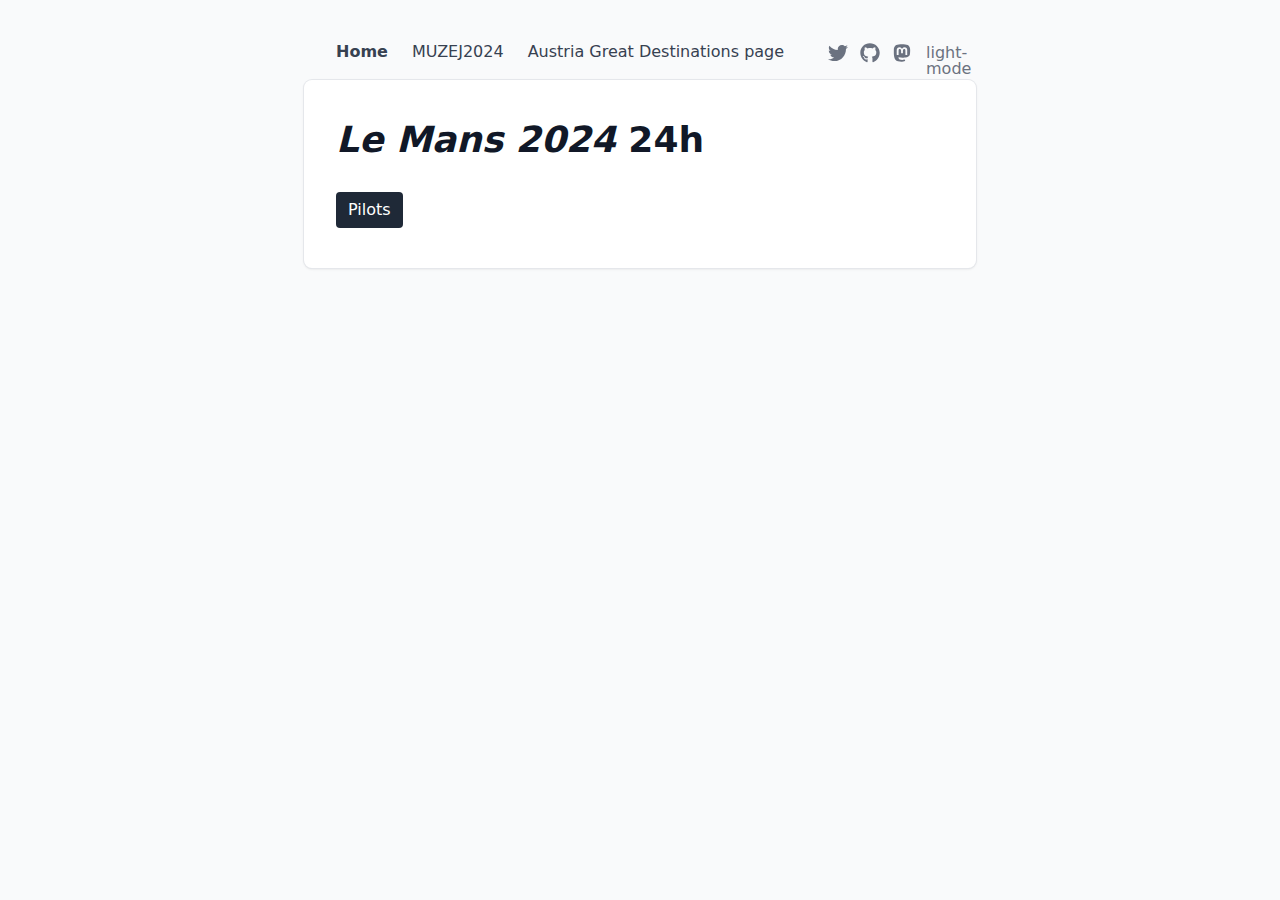
==== commit b92beb94: "Deploying to gh-pages from @ csafe11/content-wind@d2d864841a6f07fcdda86115b2d131ebe57e4353 🚀" ====
--- a/index.html
+++ b/index.html
@@ -2,34 +2,34 @@
 <meta name="viewport" content="width=device-width, initial-scale=1">
 <title>Le Mans 2024 24h</title>
 <style>/*! tailwindcss v3.4.4 | MIT License | https://tailwindcss.com*/*,:after,:before{border:0 solid #e5e7eb;box-sizing:border-box}:after,:before{--tw-content:""}:host,html{line-height:1.5;-webkit-text-size-adjust:100%;font-family:ui-sans-serif,system-ui,sans-serif,Apple Color Emoji,Segoe UI Emoji,Segoe UI Symbol,Noto Color Emoji;font-feature-settings:normal;font-variation-settings:normal;tab-size:4;-webkit-tap-highlight-color:transparent}body{line-height:inherit;margin:0}hr{border-top-width:1px;color:inherit;height:0}abbr:where([title]){-webkit-text-decoration:underline dotted;text-decoration:underline dotted}h1,h2,h3,h4,h5,h6{font-size:inherit;font-weight:inherit}a{color:inherit;text-decoration:inherit}b,strong{font-weight:bolder}code,kbd,pre,samp{font-family:ui-monospace,SFMono-Regular,Menlo,Monaco,Consolas,Liberation Mono,Courier New,monospace;font-feature-settings:normal;font-size:1em;font-variation-settings:normal}small{font-size:80%}sub,sup{font-size:75%;line-height:0;position:relative;vertical-align:initial}sub{bottom:-.25em}sup{top:-.5em}table{border-collapse:collapse;border-color:inherit;text-indent:0}button,input,optgroup,select,textarea{color:inherit;font-family:inherit;font-feature-settings:inherit;font-size:100%;font-variation-settings:inherit;font-weight:inherit;letter-spacing:inherit;line-height:inherit;margin:0;padding:0}button,select{text-transform:none}button,input:where([type=button]),input:where([type=reset]),input:where([type=submit]){-webkit-appearance:button;background-color:initial;background-image:none}:-moz-focusring{outline:auto}:-moz-ui-invalid{box-shadow:none}progress{vertical-align:initial}::-webkit-inner-spin-button,::-webkit-outer-spin-button{height:auto}[type=search]{-webkit-appearance:textfield;outline-offset:-2px}::-webkit-search-decoration{-webkit-appearance:none}::-webkit-file-upload-button{-webkit-appearance:button;font:inherit}summary{display:list-item}blockquote,dd,dl,figure,h1,h2,h3,h4,h5,h6,hr,p,pre{margin:0}fieldset{margin:0}fieldset,legend{padding:0}menu,ol,ul{list-style:none;margin:0;padding:0}dialog{padding:0}textarea{resize:vertical}input::placeholder,textarea::placeholder{color:#9ca3af;opacity:1}[role=button],button{cursor:pointer}:disabled{cursor:default}audio,canvas,embed,iframe,img,object,svg,video{display:block;vertical-align:middle}img,video{height:auto;max-width:100%}[hidden]{display:none}*,::backdrop,:after,:before{--tw-border-spacing-x:0;--tw-border-spacing-y:0;--tw-translate-x:0;--tw-translate-y:0;--tw-rotate:0;--tw-skew-x:0;--tw-skew-y:0;--tw-scale-x:1;--tw-scale-y:1;--tw-pan-x: ;--tw-pan-y: ;--tw-pinch-zoom: ;--tw-scroll-snap-strictness:proximity;--tw-gradient-from-position: ;--tw-gradient-via-position: ;--tw-gradient-to-position: ;--tw-ordinal: ;--tw-slashed-zero: ;--tw-numeric-figure: ;--tw-numeric-spacing: ;--tw-numeric-fraction: ;--tw-ring-inset: ;--tw-ring-offset-width:0px;--tw-ring-offset-color:#fff;--tw-ring-color:#3b82f680;--tw-ring-offset-shadow:0 0 #0000;--tw-ring-shadow:0 0 #0000;--tw-shadow:0 0 #0000;--tw-shadow-colored:0 0 #0000;--tw-blur: ;--tw-brightness: ;--tw-contrast: ;--tw-grayscale: ;--tw-hue-rotate: ;--tw-invert: ;--tw-saturate: ;--tw-sepia: ;--tw-drop-shadow: ;--tw-backdrop-blur: ;--tw-backdrop-brightness: ;--tw-backdrop-contrast: ;--tw-backdrop-grayscale: ;--tw-backdrop-hue-rotate: ;--tw-backdrop-invert: ;--tw-backdrop-opacity: ;--tw-backdrop-saturate: ;--tw-backdrop-sepia: ;--tw-contain-size: ;--tw-contain-layout: ;--tw-contain-paint: ;--tw-contain-style: }.prose{color:var(--tw-prose-body);max-width:65ch}.prose :where(p):not(:where([class~=not-prose],[class~=not-prose] *)){margin-bottom:1.25em;margin-top:1.25em}.prose :where([class~=lead]):not(:where([class~=not-prose],[class~=not-prose] *)){color:var(--tw-prose-lead);font-size:1.25em;line-height:1.6;margin-bottom:1.2em;margin-top:1.2em}.prose :where(a):not(:where([class~=not-prose],[class~=not-prose] *)){color:var(--tw-prose-links);font-weight:500;text-decoration:underline}.prose :where(strong):not(:where([class~=not-prose],[class~=not-prose] *)){color:var(--tw-prose-bold);font-weight:600}.prose :where(a strong):not(:where([class~=not-prose],[class~=not-prose] *)){color:inherit}.prose :where(blockquote strong):not(:where([class~=not-prose],[class~=not-prose] *)){color:inherit}.prose :where(thead th strong):not(:where([class~=not-prose],[class~=not-prose] *)){color:inherit}.prose :where(ol):not(:where([class~=not-prose],[class~=not-prose] *)){list-style-type:decimal;margin-bottom:1.25em;margin-top:1.25em;padding-inline-start:1.625em}.prose :where(ol[type=A]):not(:where([class~=not-prose],[class~=not-prose] *)){list-style-type:upper-alpha}.prose :where(ol[type=a]):not(:where([class~=not-prose],[class~=not-prose] *)){list-style-type:lower-alpha}.prose :where(ol[type=A s]):not(:where([class~=not-prose],[class~=not-prose] *)){list-style-type:upper-alpha}.prose :where(ol[type=a s]):not(:where([class~=not-prose],[class~=not-prose] *)){list-style-type:lower-alpha}.prose :where(ol[type=I]):not(:where([class~=not-prose],[class~=not-prose] *)){list-style-type:upper-roman}.prose :where(ol[type=i]):not(:where([class~=not-prose],[class~=not-prose] *)){list-style-type:lower-roman}.prose :where(ol[type=I s]):not(:where([class~=not-prose],[class~=not-prose] *)){list-style-type:upper-roman}.prose :where(ol[type=i s]):not(:where([class~=not-prose],[class~=not-prose] *)){list-style-type:lower-roman}.prose :where(ol[type="1"]):not(:where([class~=not-prose],[class~=not-prose] *)){list-style-type:decimal}.prose :where(ul):not(:where([class~=not-prose],[class~=not-prose] *)){list-style-type:disc;margin-bottom:1.25em;margin-top:1.25em;padding-inline-start:1.625em}.prose :where(ol>li):not(:where([class~=not-prose],[class~=not-prose] *))::marker{color:var(--tw-prose-counters);font-weight:400}.prose :where(ul>li):not(:where([class~=not-prose],[class~=not-prose] *))::marker{color:var(--tw-prose-bullets)}.prose :where(dt):not(:where([class~=not-prose],[class~=not-prose] *)){color:var(--tw-prose-headings);font-weight:600;margin-top:1.25em}.prose :where(hr):not(:where([class~=not-prose],[class~=not-prose] *)){border-color:var(--tw-prose-hr);border-top-width:1px;margin-bottom:3em;margin-top:3em}.prose :where(blockquote):not(:where([class~=not-prose],[class~=not-prose] *)){border-inline-start-color:var(--tw-prose-quote-borders);border-inline-start-width:.25rem;color:var(--tw-prose-quotes);font-style:italic;font-weight:500;margin-bottom:1.6em;margin-top:1.6em;padding-inline-start:1em;quotes:"\201C""\201D""\2018""\2019"}.prose :where(blockquote p:first-of-type):not(:where([class~=not-prose],[class~=not-prose] *)):before{content:open-quote}.prose :where(blockquote p:last-of-type):not(:where([class~=not-prose],[class~=not-prose] *)):after{content:close-quote}.prose :where(h1):not(:where([class~=not-prose],[class~=not-prose] *)){color:var(--tw-prose-headings);font-size:2.25em;font-weight:800;line-height:1.1111111;margin-bottom:.8888889em;margin-top:0}.prose :where(h1 strong):not(:where([class~=not-prose],[class~=not-prose] *)){color:inherit;font-weight:900}.prose :where(h2):not(:where([class~=not-prose],[class~=not-prose] *)){color:var(--tw-prose-headings);font-size:1.5em;font-weight:700;line-height:1.3333333;margin-bottom:1em;margin-top:2em}.prose :where(h2 strong):not(:where([class~=not-prose],[class~=not-prose] *)){color:inherit;font-weight:800}.prose :where(h3):not(:where([class~=not-prose],[class~=not-prose] *)){color:var(--tw-prose-headings);font-size:1.25em;font-weight:600;line-height:1.6;margin-bottom:.6em;margin-top:1.6em}.prose :where(h3 strong):not(:where([class~=not-prose],[class~=not-prose] *)){color:inherit;font-weight:700}.prose :where(h4):not(:where([class~=not-prose],[class~=not-prose] *)){color:var(--tw-prose-headings);font-weight:600;line-height:1.5;margin-bottom:.5em;margin-top:1.5em}.prose :where(h4 strong):not(:where([class~=not-prose],[class~=not-prose] *)){color:inherit;font-weight:700}.prose :where(img):not(:where([class~=not-prose],[class~=not-prose] *)){margin-bottom:2em;margin-top:2em}.prose :where(picture):not(:where([class~=not-prose],[class~=not-prose] *)){display:block;margin-bottom:2em;margin-top:2em}.prose :where(video):not(:where([class~=not-prose],[class~=not-prose] *)){margin-bottom:2em;margin-top:2em}.prose :where(kbd):not(:where([class~=not-prose],[class~=not-prose] *)){border-radius:.3125rem;box-shadow:0 0 0 1px rgb(var(--tw-prose-kbd-shadows)/10%),0 3px 0 rgb(var(--tw-prose-kbd-shadows)/10%);color:var(--tw-prose-kbd);font-family:inherit;font-size:.875em;font-weight:500;padding-inline-end:.375em;padding-bottom:.1875em;padding-top:.1875em;padding-inline-start:.375em}.prose :where(code):not(:where([class~=not-prose],[class~=not-prose] *)){color:var(--tw-prose-code);font-size:.875em;font-weight:600}.prose :where(code):not(:where([class~=not-prose],[class~=not-prose] *)):before{content:"`"}.prose :where(code):not(:where([class~=not-prose],[class~=not-prose] *)):after{content:"`"}.prose :where(a code):not(:where([class~=not-prose],[class~=not-prose] *)){color:inherit}.prose :where(h1 code):not(:where([class~=not-prose],[class~=not-prose] *)){color:inherit}.prose :where(h2 code):not(:where([class~=not-prose],[class~=not-prose] *)){color:inherit;font-size:.875em}.prose :where(h3 code):not(:where([class~=not-prose],[class~=not-prose] *)){color:inherit;font-size:.9em}.prose :where(h4 code):not(:where([class~=not-prose],[class~=not-prose] *)){color:inherit}.prose :where(blockquote code):not(:where([class~=not-prose],[class~=not-prose] *)){color:inherit}.prose :where(thead th code):not(:where([class~=not-prose],[class~=not-prose] *)){color:inherit}.prose :where(pre):not(:where([class~=not-prose],[class~=not-prose] *)){background-color:var(--tw-prose-pre-bg);border-radius:.375rem;color:var(--tw-prose-pre-code);font-size:.875em;font-weight:400;line-height:1.7142857;margin-bottom:1.7142857em;margin-top:1.7142857em;overflow-x:auto;padding-inline-end:1.1428571em;padding-bottom:.8571429em;padding-top:.8571429em;padding-inline-start:1.1428571em}.prose :where(pre code):not(:where([class~=not-prose],[class~=not-prose] *)){background-color:initial;border-radius:0;border-width:0;color:inherit;font-family:inherit;font-size:inherit;font-weight:inherit;line-height:inherit;padding:0}.prose :where(pre code):not(:where([class~=not-prose],[class~=not-prose] *)):before{content:none}.prose :where(pre code):not(:where([class~=not-prose],[class~=not-prose] *)):after{content:none}.prose :where(table):not(:where([class~=not-prose],[class~=not-prose] *)){font-size:.875em;line-height:1.7142857;margin-bottom:2em;margin-top:2em;table-layout:auto;text-align:start;width:100%}.prose :where(thead):not(:where([class~=not-prose],[class~=not-prose] *)){border-bottom-color:var(--tw-prose-th-borders);border-bottom-width:1px}.prose :where(thead th):not(:where([class~=not-prose],[class~=not-prose] *)){color:var(--tw-prose-headings);font-weight:600;padding-inline-end:.5714286em;padding-bottom:.5714286em;padding-inline-start:.5714286em;vertical-align:bottom}.prose :where(tbody tr):not(:where([class~=not-prose],[class~=not-prose] *)){border-bottom-color:var(--tw-prose-td-borders);border-bottom-width:1px}.prose :where(tbody tr:last-child):not(:where([class~=not-prose],[class~=not-prose] *)){border-bottom-width:0}.prose :where(tbody td):not(:where([class~=not-prose],[class~=not-prose] *)){vertical-align:initial}.prose :where(tfoot):not(:where([class~=not-prose],[class~=not-prose] *)){border-top-color:var(--tw-prose-th-borders);border-top-width:1px}.prose :where(tfoot td):not(:where([class~=not-prose],[class~=not-prose] *)){vertical-align:top}.prose :where(figure>*):not(:where([class~=not-prose],[class~=not-prose] *)){margin-bottom:0;margin-top:0}.prose :where(figcaption):not(:where([class~=not-prose],[class~=not-prose] *)){color:var(--tw-prose-captions);font-size:.875em;line-height:1.4285714;margin-top:.8571429em}.prose{--tw-prose-body:#374151;--tw-prose-headings:#111827;--tw-prose-lead:#4b5563;--tw-prose-links:#111827;--tw-prose-bold:#111827;--tw-prose-counters:#6b7280;--tw-prose-bullets:#d1d5db;--tw-prose-hr:#e5e7eb;--tw-prose-quotes:#111827;--tw-prose-quote-borders:#e5e7eb;--tw-prose-captions:#6b7280;--tw-prose-kbd:#111827;--tw-prose-kbd-shadows:17 24 39;--tw-prose-code:#111827;--tw-prose-pre-code:#e5e7eb;--tw-prose-pre-bg:#1f2937;--tw-prose-th-borders:#d1d5db;--tw-prose-td-borders:#e5e7eb;--tw-prose-invert-body:#d1d5db;--tw-prose-invert-headings:#fff;--tw-prose-invert-lead:#9ca3af;--tw-prose-invert-links:#fff;--tw-prose-invert-bold:#fff;--tw-prose-invert-counters:#9ca3af;--tw-prose-invert-bullets:#4b5563;--tw-prose-invert-hr:#374151;--tw-prose-invert-quotes:#f3f4f6;--tw-prose-invert-quote-borders:#374151;--tw-prose-invert-captions:#9ca3af;--tw-prose-invert-kbd:#fff;--tw-prose-invert-kbd-shadows:255 255 255;--tw-prose-invert-code:#fff;--tw-prose-invert-pre-code:#d1d5db;--tw-prose-invert-pre-bg:#00000080;--tw-prose-invert-th-borders:#4b5563;--tw-prose-invert-td-borders:#374151;font-size:1rem;line-height:1.75}.prose :where(picture>img):not(:where([class~=not-prose],[class~=not-prose] *)){margin-bottom:0;margin-top:0}.prose :where(li):not(:where([class~=not-prose],[class~=not-prose] *)){margin-bottom:.5em;margin-top:.5em}.prose :where(ol>li):not(:where([class~=not-prose],[class~=not-prose] *)){padding-inline-start:.375em}.prose :where(ul>li):not(:where([class~=not-prose],[class~=not-prose] *)){padding-inline-start:.375em}.prose :where(.prose>ul>li p):not(:where([class~=not-prose],[class~=not-prose] *)){margin-bottom:.75em;margin-top:.75em}.prose :where(.prose>ul>li>p:first-child):not(:where([class~=not-prose],[class~=not-prose] *)){margin-top:1.25em}.prose :where(.prose>ul>li>p:last-child):not(:where([class~=not-prose],[class~=not-prose] *)){margin-bottom:1.25em}.prose :where(.prose>ol>li>p:first-child):not(:where([class~=not-prose],[class~=not-prose] *)){margin-top:1.25em}.prose :where(.prose>ol>li>p:last-child):not(:where([class~=not-prose],[class~=not-prose] *)){margin-bottom:1.25em}.prose :where(ul ul,ul ol,ol ul,ol ol):not(:where([class~=not-prose],[class~=not-prose] *)){margin-bottom:.75em;margin-top:.75em}.prose :where(dl):not(:where([class~=not-prose],[class~=not-prose] *)){margin-bottom:1.25em;margin-top:1.25em}.prose :where(dd):not(:where([class~=not-prose],[class~=not-prose] *)){margin-top:.5em;padding-inline-start:1.625em}.prose :where(hr+*):not(:where([class~=not-prose],[class~=not-prose] *)){margin-top:0}.prose :where(h2+*):not(:where([class~=not-prose],[class~=not-prose] *)){margin-top:0}.prose :where(h3+*):not(:where([class~=not-prose],[class~=not-prose] *)){margin-top:0}.prose :where(h4+*):not(:where([class~=not-prose],[class~=not-prose] *)){margin-top:0}.prose :where(thead th:first-child):not(:where([class~=not-prose],[class~=not-prose] *)){padding-inline-start:0}.prose :where(thead th:last-child):not(:where([class~=not-prose],[class~=not-prose] *)){padding-inline-end:0}.prose :where(tbody td,tfoot td):not(:where([class~=not-prose],[class~=not-prose] *)){padding-inline-end:.5714286em;padding-bottom:.5714286em;padding-top:.5714286em;padding-inline-start:.5714286em}.prose :where(tbody td:first-child,tfoot td:first-child):not(:where([class~=not-prose],[class~=not-prose] *)){padding-inline-start:0}.prose :where(tbody td:last-child,tfoot td:last-child):not(:where([class~=not-prose],[class~=not-prose] *)){padding-inline-end:0}.prose :where(figure):not(:where([class~=not-prose],[class~=not-prose] *)){margin-bottom:2em;margin-top:2em}.prose :where(.prose>:first-child):not(:where([class~=not-prose],[class~=not-prose] *)){margin-top:0}.prose :where(.prose>:last-child):not(:where([class~=not-prose],[class~=not-prose] *)){margin-bottom:0}.sr-only{height:1px;margin:-1px;overflow:hidden;padding:0;position:absolute;width:1px;clip:rect(0,0,0,0);border-width:0;white-space:nowrap}.m-auto{margin:auto}.mx-auto{margin-left:auto;margin-right:auto}.mr-6{margin-right:1.5rem}.block{display:block}.inline-block{display:inline-block}.flex{display:flex}.inline-flex{display:inline-flex}.h-4{height:1rem}.h-5{height:1.25rem}.w-4{width:1rem}.w-5{width:1.25rem}.max-w-2xl{max-width:42rem}.max-w-full{max-width:100%}.max-w-none{max-width:none}.items-center{align-items:center}.justify-between{justify-content:space-between}.gap-1{gap:.25rem}.space-x-3>:not([hidden])~:not([hidden]){--tw-space-x-reverse:0;margin-left:calc(.75rem*(1 - var(--tw-space-x-reverse)));margin-right:calc(.75rem*var(--tw-space-x-reverse))}.overflow-x-auto{overflow-x:auto}.rounded{border-radius:.25rem}.bg-gray-50{--tw-bg-opacity:1;background-color:rgb(249 250 251/var(--tw-bg-opacity))}.bg-gray-800{--tw-bg-opacity:1;background-color:rgb(31 41 55/var(--tw-bg-opacity))}.bg-white{--tw-bg-opacity:1;background-color:rgb(255 255 255/var(--tw-bg-opacity))}.px-3{padding-left:.75rem;padding-right:.75rem}.px-4{padding-left:1rem;padding-right:1rem}.py-1{padding-bottom:.25rem;padding-top:.25rem}.py-10{padding-bottom:2.5rem;padding-top:2.5rem}.py-4{padding-bottom:1rem;padding-top:1rem}.text-2xl{font-size:1.5rem;line-height:2rem}.font-bold{font-weight:700}.text-black{--tw-text-opacity:1;color:rgb(0 0 0/var(--tw-text-opacity))}.text-gray-500{--tw-text-opacity:1;color:rgb(107 114 128/var(--tw-text-opacity))}.text-gray-700{--tw-text-opacity:1;color:rgb(55 65 81/var(--tw-text-opacity))}.text-white{--tw-text-opacity:1;color:rgb(255 255 255/var(--tw-text-opacity))}.no-underline{text-decoration-line:none}.ring-1{--tw-ring-offset-shadow:var(--tw-ring-inset) 0 0 0 var(--tw-ring-offset-width) var(--tw-ring-offset-color);--tw-ring-shadow:var(--tw-ring-inset) 0 0 0 calc(1px + var(--tw-ring-offset-width)) var(--tw-ring-color);box-shadow:var(--tw-ring-offset-shadow),var(--tw-ring-shadow),var(--tw-shadow,0 0 #0000)}.ring-gray-200{--tw-ring-opacity:1;--tw-ring-color:rgb(229 231 235/var(--tw-ring-opacity))}.transition{transition-duration:.15s;transition-property:color,background-color,border-color,text-decoration-color,fill,stroke,opacity,box-shadow,transform,filter,-webkit-backdrop-filter;transition-property:color,background-color,border-color,text-decoration-color,fill,stroke,opacity,box-shadow,transform,filter,backdrop-filter;transition-property:color,background-color,border-color,text-decoration-color,fill,stroke,opacity,box-shadow,transform,filter,backdrop-filter,-webkit-backdrop-filter;transition-timing-function:cubic-bezier(.4,0,.2,1)}.dark\:prose-invert:is(.dark *){--tw-prose-body:var(--tw-prose-invert-body);--tw-prose-headings:var(--tw-prose-invert-headings);--tw-prose-lead:var(--tw-prose-invert-lead);--tw-prose-links:var(--tw-prose-invert-links);--tw-prose-bold:var(--tw-prose-invert-bold);--tw-prose-counters:var(--tw-prose-invert-counters);--tw-prose-bullets:var(--tw-prose-invert-bullets);--tw-prose-hr:var(--tw-prose-invert-hr);--tw-prose-quotes:var(--tw-prose-invert-quotes);--tw-prose-quote-borders:var(--tw-prose-invert-quote-borders);--tw-prose-captions:var(--tw-prose-invert-captions);--tw-prose-kbd:var(--tw-prose-invert-kbd);--tw-prose-kbd-shadows:var(--tw-prose-invert-kbd-shadows);--tw-prose-code:var(--tw-prose-invert-code);--tw-prose-pre-code:var(--tw-prose-invert-pre-code);--tw-prose-pre-bg:var(--tw-prose-invert-pre-bg);--tw-prose-th-borders:var(--tw-prose-invert-th-borders);--tw-prose-td-borders:var(--tw-prose-invert-td-borders)}.hover\:text-gray-700:hover{--tw-text-opacity:1;color:rgb(55 65 81/var(--tw-text-opacity))}.prose-a\:border-b :is(:where(a):not(:where([class~=not-prose],[class~=not-prose] *))){border-bottom-width:1px}.prose-a\:border-dashed :is(:where(a):not(:where([class~=not-prose],[class~=not-prose] *))){border-style:dashed}.prose-a\:font-normal :is(:where(a):not(:where([class~=not-prose],[class~=not-prose] *))){font-weight:400}.prose-a\:no-underline :is(:where(a):not(:where([class~=not-prose],[class~=not-prose] *))){text-decoration-line:none}.hover\:prose-a\:border-solid :is(:where(a):not(:where([class~=not-prose],[class~=not-prose] *))):hover{border-style:solid}.hover\:prose-a\:border-primary-400 :is(:where(a):not(:where([class~=not-prose],[class~=not-prose] *))):hover{--tw-border-opacity:1;border-color:rgb(52 211 153/var(--tw-border-opacity))}.hover\:prose-a\:text-primary-400 :is(:where(a):not(:where([class~=not-prose],[class~=not-prose] *))):hover{--tw-text-opacity:1;color:rgb(52 211 153/var(--tw-text-opacity))}.prose-pre\:bg-gray-100 :is(:where(pre):not(:where([class~=not-prose],[class~=not-prose] *))){--tw-bg-opacity:1;background-color:rgb(243 244 246/var(--tw-bg-opacity))}.dark\:bg-gray-200:is(.dark *){--tw-bg-opacity:1;background-color:rgb(229 231 235/var(--tw-bg-opacity))}.dark\:bg-gray-800:is(.dark *){--tw-bg-opacity:1;background-color:rgb(31 41 55/var(--tw-bg-opacity))}.dark\:bg-gray-900:is(.dark *){--tw-bg-opacity:1;background-color:rgb(17 24 39/var(--tw-bg-opacity))}.dark\:text-gray-100:is(.dark *){--tw-text-opacity:1;color:rgb(243 244 246/var(--tw-text-opacity))}.dark\:text-gray-200:is(.dark *){--tw-text-opacity:1;color:rgb(229 231 235/var(--tw-text-opacity))}.dark\:text-gray-300:is(.dark *){--tw-text-opacity:1;color:rgb(209 213 219/var(--tw-text-opacity))}.dark\:text-gray-950:is(.dark *){--tw-text-opacity:1;color:rgb(3 7 18/var(--tw-text-opacity))}.dark\:ring-gray-700:is(.dark *){--tw-ring-opacity:1;--tw-ring-color:rgb(55 65 81/var(--tw-ring-opacity))}.dark\:hover\:text-gray-300:hover:is(.dark *){--tw-text-opacity:1;color:rgb(209 213 219/var(--tw-text-opacity))}.dark\:prose-pre\:bg-gray-900 :is(:where(pre):not(:where([class~=not-prose],[class~=not-prose] *))):is(.dark *){--tw-bg-opacity:1;background-color:rgb(17 24 39/var(--tw-bg-opacity))}@media (min-width:640px){.sm\:rounded{border-radius:.25rem}.sm\:rounded-lg{border-radius:.5rem}.sm\:px-8{padding-left:2rem;padding-right:2rem}.sm\:pb-10{padding-bottom:2.5rem}.sm\:pt-6{padding-top:1.5rem}.sm\:shadow{--tw-shadow:0 1px 3px 0 #0000001a,0 1px 2px -1px #0000001a;--tw-shadow-colored:0 1px 3px 0 var(--tw-shadow-color),0 1px 2px -1px var(--tw-shadow-color);box-shadow:var(--tw-ring-offset-shadow,0 0 #0000),var(--tw-ring-shadow,0 0 #0000),var(--tw-shadow)}}</style>
-<style>.icon[data-v-d9a27658]{display:inline-block;vertical-align:middle}</style>
+<style>.icon[data-v-2e82853f]{display:inline-block;vertical-align:middle}</style>
 <style>body{--tw-bg-opacity:1;background-color:rgb(249 250 251/var(--tw-bg-opacity));--tw-text-opacity:1;color:rgb(0 0 0/var(--tw-text-opacity))}body:is(.dark *){--tw-bg-opacity:1;background-color:rgb(17 24 39/var(--tw-bg-opacity));--tw-text-opacity:1;color:rgb(255 255 255/var(--tw-text-opacity))}</style>
-<link rel="stylesheet" href="/_nuxt/entry.CoGBDxEp.css">
-<link rel="preload" as="fetch" crossorigin="anonymous" href="/_payload.json?65a86c75-b30b-459a-ac69-a0ab00f9bcb7">
-<link rel="modulepreload" as="script" crossorigin href="/_nuxt/CFPRNRzU.js">
-<link rel="modulepreload" as="script" crossorigin href="/_nuxt/1fF6R81g.js">
-<link rel="modulepreload" as="script" crossorigin href="/_nuxt/DP6JcdUx.js">
-<link rel="modulepreload" as="script" crossorigin href="/_nuxt/CV1Ds2i2.js">
-<link rel="modulepreload" as="script" crossorigin href="/_nuxt/Cec3kP18.js">
-<link rel="modulepreload" as="script" crossorigin href="/_nuxt/u2rGV2Dg.js">
-<link rel="modulepreload" as="script" crossorigin href="/_nuxt/DeJSdUDw.js">
-<link rel="modulepreload" as="script" crossorigin href="/_nuxt/CobclIfe.js">
-<link rel="modulepreload" as="script" crossorigin href="/_nuxt/DzDKnC-m.js">
-<link rel="modulepreload" as="script" crossorigin href="/_nuxt/CuhfePhM.js">
-<link rel="modulepreload" as="script" crossorigin href="/_nuxt/C_71cN90.js">
-<link rel="modulepreload" as="script" crossorigin href="/_nuxt/DxIQCFKp.js">
-<link rel="modulepreload" as="script" crossorigin href="/_nuxt/gdlHfe01.js">
-<link rel="modulepreload" as="script" crossorigin href="/_nuxt/T_K9ilmF.js">
+<link rel="stylesheet" href="/_nuxt/entry.DfUuysS-.css">
+<link rel="preload" as="fetch" crossorigin="anonymous" href="/_payload.json?c159f914-4c13-42db-8249-3e586ebba0e0">
+<link rel="modulepreload" as="script" crossorigin href="/_nuxt/ymu6jRFh.js">
+<link rel="modulepreload" as="script" crossorigin href="/_nuxt/MYARd5DD.js">
+<link rel="modulepreload" as="script" crossorigin href="/_nuxt/D-ubwK17.js">
+<link rel="modulepreload" as="script" crossorigin href="/_nuxt/BaWw-Pa1.js">
+<link rel="modulepreload" as="script" crossorigin href="/_nuxt/DHTIxL3J.js">
 <link rel="modulepreload" as="script" crossorigin href="/_nuxt/Dnd51l0P.js">
-<link rel="prefetch" as="script" crossorigin href="/_nuxt/CLZonDsl.js">
-<link rel="prefetch" as="script" crossorigin href="/_nuxt/BgLQdvT4.js">
-<link rel="prefetch" as="style" href="/_nuxt/useStudio.BLrrQvhe.css">
-<link rel="prefetch" as="script" crossorigin href="/_nuxt/DIJghARH.js">
-<link rel="prefetch" as="script" crossorigin href="/_nuxt/BMQIiPIL.js">
-<link rel="prefetch" as="script" crossorigin href="/_nuxt/CnaIHeec.js">
+<link rel="modulepreload" as="script" crossorigin href="/_nuxt/Bq2novVE.js">
+<link rel="modulepreload" as="script" crossorigin href="/_nuxt/BoIcoa4b.js">
+<link rel="modulepreload" as="script" crossorigin href="/_nuxt/BunDFKP7.js">
+<link rel="modulepreload" as="script" crossorigin href="/_nuxt/qpu7lhWL.js">
+<link rel="modulepreload" as="script" crossorigin href="/_nuxt/u1WGdeiI.js">
+<link rel="modulepreload" as="script" crossorigin href="/_nuxt/DxiufJJd.js">
+<link rel="modulepreload" as="script" crossorigin href="/_nuxt/DRPFz2TV.js">
+<link rel="modulepreload" as="script" crossorigin href="/_nuxt/C1J8k9F5.js">
+<link rel="modulepreload" as="script" crossorigin href="/_nuxt/C5TT4HLl.js">
+<link rel="prefetch" as="script" crossorigin href="/_nuxt/BhA0eAar.js">
+<link rel="prefetch" as="script" crossorigin href="/_nuxt/nPaUv3G7.js">
+<link rel="prefetch" as="style" href="/_nuxt/useStudio.D6f7eSn9.css">
+<link rel="prefetch" as="script" crossorigin href="/_nuxt/C4TxJKUw.js">
+<link rel="prefetch" as="script" crossorigin href="/_nuxt/E_DL86iR.js">
+<link rel="prefetch" as="script" crossorigin href="/_nuxt/DlPYG53o.js">
 <meta content="/cover.jpg" property="og:image">
 <meta name="twitter:card" content="summary_large_image">
 <meta property="og:title" content="Le Mans 2024 24h">
-<script type="module" src="/_nuxt/CFPRNRzU.js" crossorigin></script><script>"use strict";(()=>{const a=window,e=document.documentElement,c=window.localStorage,d=["dark","light"],n=c&&c.getItem&&c.getItem("nuxt-color-mode")||"system";let l=n==="system"?f():n;const i=e.getAttribute("data-color-mode-forced");i&&(l=i),r(l),a["__NUXT_COLOR_MODE__"]={preference:n,value:l,getColorScheme:f,addColorScheme:r,removeColorScheme:u};function r(o){const t=""+o+"",s="";e.classList?e.classList.add(t):e.className+=" "+t,s&&e.setAttribute("data-"+s,o)}function u(o){const t=""+o+"",s="";e.classList?e.classList.remove(t):e.className=e.className.replace(new RegExp(t,"g"),""),s&&e.removeAttribute("data-"+s)}function m(o){return a.matchMedia("(prefers-color-scheme"+o+")")}function f(){if(a.matchMedia&&m("").media!=="not all"){for(const o of d)if(m(":"+o).matches)return o}return"light"}})();
-</script></head><body><div id="__nuxt"><div class="sm:pt-6 sm:pb-10"><!----><!----><!----><div class="nuxt-loading-indicator" style="position:fixed;top:0;right:0;left:0;pointer-events:none;width:auto;height:3px;opacity:0;background:repeating-linear-gradient(to right,#00dc82 0%,#34cdfe 50%,#0047e1 100%);background-size:Infinity% auto;transform:scaleX(0%);transform-origin:left;transition:transform 0.1s, height 0.4s, opacity 0.4s;z-index:999999;"></div><div class="flex justify-between max-w-2xl px-4 py-4 mx-auto sm:px-8"><div class="text-gray-700 dark:text-gray-200"><!--[--><a aria-current="page" href="/" class="font-bold router-link-exact-active mr-6">Home</a><a href="/about" class="mr-6">About</a><!--]--></div><div class="space-x-3 transition text-gray-500"><a href="https://twitter.com/Atinux" title="Twitter" class="dark:text-gray-100 hover:text-gray-700 dark:hover:text-gray-300"><svg xmlns="http://www.w3.org/2000/svg" xmlns:xlink="http://www.w3.org/1999/xlink" aria-hidden="true" role="img" class="icon w-5 h-5" style="" width="1em" height="1em" viewBox="0 0 512 512" data-v-d9a27658><path fill="currentColor" d="M459.37 151.716c.325 4.548.325 9.097.325 13.645c0 138.72-105.583 298.558-298.558 298.558c-59.452 0-114.68-17.219-161.137-47.106c8.447.974 16.568 1.299 25.34 1.299c49.055 0 94.213-16.568 130.274-44.832c-46.132-.975-84.792-31.188-98.112-72.772c6.498.974 12.995 1.624 19.818 1.624c9.421 0 18.843-1.3 27.614-3.573c-48.081-9.747-84.143-51.98-84.143-102.985v-1.299c13.969 7.797 30.214 12.67 47.431 13.319c-28.264-18.843-46.781-51.005-46.781-87.391c0-19.492 5.197-37.36 14.294-52.954c51.655 63.675 129.3 105.258 216.365 109.807c-1.624-7.797-2.599-15.918-2.599-24.04c0-57.828 46.782-104.934 104.934-104.934c30.213 0 57.502 12.67 76.67 33.137c23.715-4.548 46.456-13.32 66.599-25.34c-7.798 24.366-24.366 44.833-46.132 57.827c21.117-2.273 41.584-8.122 60.426-16.243c-14.292 20.791-32.161 39.308-52.628 54.253"/></svg></a><a href="https://github.com/Atinux/content-wind" title="GitHub" class="dark:text-gray-100 hover:text-gray-700 dark:hover:text-gray-300"><svg xmlns="http://www.w3.org/2000/svg" xmlns:xlink="http://www.w3.org/1999/xlink" aria-hidden="true" role="img" class="icon w-5 h-5" style="" width="1em" height="1em" viewBox="0 0 496 512" data-v-d9a27658><path fill="currentColor" d="M165.9 397.4c0 2-2.3 3.6-5.2 3.6c-3.3.3-5.6-1.3-5.6-3.6c0-2 2.3-3.6 5.2-3.6c3-.3 5.6 1.3 5.6 3.6m-31.1-4.5c-.7 2 1.3 4.3 4.3 4.9c2.6 1 5.6 0 6.2-2s-1.3-4.3-4.3-5.2c-2.6-.7-5.5.3-6.2 2.3m44.2-1.7c-2.9.7-4.9 2.6-4.6 4.9c.3 2 2.9 3.3 5.9 2.6c2.9-.7 4.9-2.6 4.6-4.6c-.3-1.9-3-3.2-5.9-2.9M244.8 8C106.1 8 0 113.3 0 252c0 110.9 69.8 205.8 169.5 239.2c12.8 2.3 17.3-5.6 17.3-12.1c0-6.2-.3-40.4-.3-61.4c0 0-70 15-84.7-29.8c0 0-11.4-29.1-27.8-36.6c0 0-22.9-15.7 1.6-15.4c0 0 24.9 2 38.6 25.8c21.9 38.6 58.6 27.5 72.9 20.9c2.3-16 8.8-27.1 16-33.7c-55.9-6.2-112.3-14.3-112.3-110.5c0-27.5 7.6-41.3 23.6-58.9c-2.6-6.5-11.1-33.3 2.6-67.9c20.9-6.5 69 27 69 27c20-5.6 41.5-8.5 62.8-8.5s42.8 2.9 62.8 8.5c0 0 48.1-33.6 69-27c13.7 34.7 5.2 61.4 2.6 67.9c16 17.7 25.8 31.5 25.8 58.9c0 96.5-58.9 104.2-114.8 110.5c9.2 7.9 17 22.9 17 46.4c0 33.7-.3 75.4-.3 83.6c0 6.5 4.6 14.4 17.3 12.1C428.2 457.8 496 362.9 496 252C496 113.3 383.5 8 244.8 8M97.2 352.9c-1.3 1-1 3.3.7 5.2c1.6 1.6 3.9 2.3 5.2 1c1.3-1 1-3.3-.7-5.2c-1.6-1.6-3.9-2.3-5.2-1m-10.8-8.1c-.7 1.3.3 2.9 2.3 3.9c1.6 1 3.6.7 4.3-.7c.7-1.3-.3-2.9-2.3-3.9c-2-.6-3.6-.3-4.3.7m32.4 35.6c-1.6 1.3-1 4.3 1.3 6.2c2.3 2.3 5.2 2.6 6.5 1c1.3-1.3.7-4.3-1.3-6.2c-2.2-2.3-5.2-2.6-6.5-1m-11.4-14.7c-1.6 1-1.6 3.6 0 5.9c1.6 2.3 4.3 3.3 5.6 2.3c1.6-1.3 1.6-3.9 0-6.2c-1.4-2.3-4-3.3-5.6-2"/></svg></a><a href="https://elk.zone/@atinux@webtoo.ls" title="Mastodon" class="dark:text-gray-100 hover:text-gray-700 dark:hover:text-gray-300"><svg xmlns="http://www.w3.org/2000/svg" xmlns:xlink="http://www.w3.org/1999/xlink" aria-hidden="true" role="img" class="icon w-5 h-5" style="" width="1em" height="1em" viewBox="0 0 448 512" data-v-d9a27658><path fill="currentColor" d="M433 179.11c0-97.2-63.71-125.7-63.71-125.7c-62.52-28.7-228.56-28.4-290.48 0c0 0-63.72 28.5-63.72 125.7c0 115.7-6.6 259.4 105.63 289.1c40.51 10.7 75.32 13 103.33 11.4c50.81-2.8 79.32-18.1 79.32-18.1l-1.7-36.9s-36.31 11.4-77.12 10.1c-40.41-1.4-83-4.4-89.63-54a102.54 102.54 0 0 1-.9-13.9c85.63 20.9 158.65 9.1 178.75 6.7c56.12-6.7 105-41.3 111.23-72.9c9.8-49.8 9-121.5 9-121.5m-75.12 125.2h-46.63v-114.2c0-49.7-64-51.6-64 6.9v62.5h-46.33V197c0-58.5-64-56.6-64-6.9v114.2H90.19c0-122.1-5.2-147.9 18.41-175c25.9-28.9 79.82-30.8 103.83 6.1l11.6 19.5l11.6-19.5c24.11-37.1 78.12-34.8 103.83-6.1c23.71 27.3 18.4 53 18.4 175z"/></svg></a><button aria-label="Color Mode" class="inline-block w-5 dark:text-gray-100 hover:text-gray-700 dark:hover:text-gray-300"><span>...</span></button></div></div><!--[--><div class="document-driven-page"><div class="max-w-2xl px-4 py-10 m-auto bg-white sm:px-8 sm:shadow dark:bg-gray-800 ring-1 ring-gray-200 dark:ring-gray-700 sm:rounded-lg"><main class="max-w-none prose dark:prose-invert prose-pre:bg-gray-100 dark:prose-pre:bg-gray-900 hover:prose-a:text-primary-400 prose-a:font-normal prose-a:no-underline prose-a:border-dashed prose-a:border-b hover:prose-a:border-solid hover:prose-a:border-primary-400"><!--[--><div><h1 id="le-mans-2024-24h"><!--[--><em><!--[--><strong><!--[-->Le Mans 2024<!--]--></strong><!--]--></em> <strong><!--[-->24h<!--]--></strong><!--]--></h1><span class="not-prose"><a href="https://assets.lemans.org/explorer/pdf/courses/2024/24-heures-du-mans/entry-list-24-heures-du-mans-2024.pdf?_gl=1*qoetej*_ga*MTU3NTM2NjUyMy4xNzE4NDU3OTU5*_ga_KGYMN4Q2HD*MTcxODQ2NTIyMS4zLjEuMTcxODQ2NTI3Ny4wLjAuMA.." rel="noopener noreferrer" class="inline-flex items-center gap-1 text-white bg-gray-800 dark:bg-gray-200 dark:text-gray-950 px-3 py-1 rounded no-underline"><!----><!--[-->Pilots<!--]--></a></span></div><!--]--></main></div></div><!--]--></div></div><div id="teleports"></div><script type="application/json" id="__NUXT_DATA__" data-ssr="true" data-src="/_payload.json?65a86c75-b30b-459a-ac69-a0ab00f9bcb7">[{"state":1,"once":95,"_errors":96,"serverRendered":5,"path":11,"prerenderedAt":98},["Reactive",2],{"$scolor-mode":3,"$sdd-pages":7,"$sdd-surrounds":63,"$sdd-globals":79,"$sdd-navigation":81,"$sicons":84},{"preference":4,"value":4,"unknown":5,"forced":6},"system",true,false,["ShallowRef",8],["ShallowReactive",9],{"/":10},{"_path":11,"_dir":12,"_draft":6,"_partial":6,"_locale":12,"title":13,"description":12,"navigation":14,"body":16,"_type":57,"_id":58,"_source":59,"_file":60,"_extension":61,"layout":62},"/","","Le Mans 2024 24h",{"title":15},"Home",{"type":17,"children":18,"toc":54},"root",[19,43],{"type":20,"tag":21,"props":22,"children":24},"element","h1",{"id":23},"le-mans-2024-24h",[25,36,38],{"type":20,"tag":26,"props":27,"children":28},"em",{},[29],{"type":20,"tag":30,"props":31,"children":32},"strong",{},[33],{"type":34,"value":35},"text","Le Mans 2024",{"type":34,"value":37}," ",{"type":20,"tag":30,"props":39,"children":40},{},[41],{"type":34,"value":42},"24h",{"type":20,"tag":44,"props":45,"children":47},"button-link",{"href":46},"https://assets.lemans.org/explorer/pdf/courses/2024/24-heures-du-mans/entry-list-24-heures-du-mans-2024.pdf?_gl=1*qoetej*_ga*MTU3NTM2NjUyMy4xNzE4NDU3OTU5*_ga_KGYMN4Q2HD*MTcxODQ2NTIyMS4zLjEuMTcxODQ2NTI3Ny4wLjAuMA..",[48],{"type":20,"tag":49,"props":50,"children":51},"p",{},[52],{"type":34,"value":53},"Pilots",{"title":12,"searchDepth":55,"depth":55,"links":56},2,[],"markdown","content:1.index.md","content","1.index.md","md","default",["ShallowRef",64],["ShallowReactive",65],{"/":66},[67,68],null,{"_path":69,"_dir":12,"_draft":6,"_partial":6,"_locale":12,"title":70,"description":71,"navigation":72,"layout":73,"head":74,"_type":57,"_id":77,"_source":59,"_file":78,"_extension":61},"/about","About","This is the about page, with a custom description and image for SEO ✨",{"title":70},"full-width",{"description":75,"image":76},"This is a custom description for Content Wind about page.","https://fastly.picsum.photos/id/866/536/354.jpg?hmac=tGofDTV7tl2rprappPzKFiZ9vDh5MKj39oa2D--gqhA","content:2.about.md","2.about.md",["ShallowRef",80],{},[82,83],{"title":15,"_path":11},{"title":70,"_path":69,"layout":73},{"fa-brands:twitter":85,"fa-brands:github":89,"fa-brands:mastodon":92},{"left":86,"top":86,"width":87,"height":87,"rotate":86,"vFlip":6,"hFlip":6,"body":88},0,512,"\u003Cpath fill=\"currentColor\" d=\"M459.37 151.716c.325 4.548.325 9.097.325 13.645c0 138.72-105.583 298.558-298.558 298.558c-59.452 0-114.68-17.219-161.137-47.106c8.447.974 16.568 1.299 25.34 1.299c49.055 0 94.213-16.568 130.274-44.832c-46.132-.975-84.792-31.188-98.112-72.772c6.498.974 12.995 1.624 19.818 1.624c9.421 0 18.843-1.3 27.614-3.573c-48.081-9.747-84.143-51.98-84.143-102.985v-1.299c13.969 7.797 30.214 12.67 47.431 13.319c-28.264-18.843-46.781-51.005-46.781-87.391c0-19.492 5.197-37.36 14.294-52.954c51.655 63.675 129.3 105.258 216.365 109.807c-1.624-7.797-2.599-15.918-2.599-24.04c0-57.828 46.782-104.934 104.934-104.934c30.213 0 57.502 12.67 76.67 33.137c23.715-4.548 46.456-13.32 66.599-25.34c-7.798 24.366-24.366 44.833-46.132 57.827c21.117-2.273 41.584-8.122 60.426-16.243c-14.292 20.791-32.161 39.308-52.628 54.253\"/>",{"left":86,"top":86,"width":90,"height":87,"rotate":86,"vFlip":6,"hFlip":6,"body":91},496,"\u003Cpath fill=\"currentColor\" d=\"M165.9 397.4c0 2-2.3 3.6-5.2 3.6c-3.3.3-5.6-1.3-5.6-3.6c0-2 2.3-3.6 5.2-3.6c3-.3 5.6 1.3 5.6 3.6m-31.1-4.5c-.7 2 1.3 4.3 4.3 4.9c2.6 1 5.6 0 6.2-2s-1.3-4.3-4.3-5.2c-2.6-.7-5.5.3-6.2 2.3m44.2-1.7c-2.9.7-4.9 2.6-4.6 4.9c.3 2 2.9 3.3 5.9 2.6c2.9-.7 4.9-2.6 4.6-4.6c-.3-1.9-3-3.2-5.9-2.9M244.8 8C106.1 8 0 113.3 0 252c0 110.9 69.8 205.8 169.5 239.2c12.8 2.3 17.3-5.6 17.3-12.1c0-6.2-.3-40.4-.3-61.4c0 0-70 15-84.7-29.8c0 0-11.4-29.1-27.8-36.6c0 0-22.9-15.7 1.6-15.4c0 0 24.9 2 38.6 25.8c21.9 38.6 58.6 27.5 72.9 20.9c2.3-16 8.8-27.1 16-33.7c-55.9-6.2-112.3-14.3-112.3-110.5c0-27.5 7.6-41.3 23.6-58.9c-2.6-6.5-11.1-33.3 2.6-67.9c20.9-6.5 69 27 69 27c20-5.6 41.5-8.5 62.8-8.5s42.8 2.9 62.8 8.5c0 0 48.1-33.6 69-27c13.7 34.7 5.2 61.4 2.6 67.9c16 17.7 25.8 31.5 25.8 58.9c0 96.5-58.9 104.2-114.8 110.5c9.2 7.9 17 22.9 17 46.4c0 33.7-.3 75.4-.3 83.6c0 6.5 4.6 14.4 17.3 12.1C428.2 457.8 496 362.9 496 252C496 113.3 383.5 8 244.8 8M97.2 352.9c-1.3 1-1 3.3.7 5.2c1.6 1.6 3.9 2.3 5.2 1c1.3-1 1-3.3-.7-5.2c-1.6-1.6-3.9-2.3-5.2-1m-10.8-8.1c-.7 1.3.3 2.9 2.3 3.9c1.6 1 3.6.7 4.3-.7c.7-1.3-.3-2.9-2.3-3.9c-2-.6-3.6-.3-4.3.7m32.4 35.6c-1.6 1.3-1 4.3 1.3 6.2c2.3 2.3 5.2 2.6 6.5 1c1.3-1.3.7-4.3-1.3-6.2c-2.2-2.3-5.2-2.6-6.5-1m-11.4-14.7c-1.6 1-1.6 3.6 0 5.9c1.6 2.3 4.3 3.3 5.6 2.3c1.6-1.3 1.6-3.9 0-6.2c-1.4-2.3-4-3.3-5.6-2\"/>",{"left":86,"top":86,"width":93,"height":87,"rotate":86,"vFlip":6,"hFlip":6,"body":94},448,"\u003Cpath fill=\"currentColor\" d=\"M433 179.11c0-97.2-63.71-125.7-63.71-125.7c-62.52-28.7-228.56-28.4-290.48 0c0 0-63.72 28.5-63.72 125.7c0 115.7-6.6 259.4 105.63 289.1c40.51 10.7 75.32 13 103.33 11.4c50.81-2.8 79.32-18.1 79.32-18.1l-1.7-36.9s-36.31 11.4-77.12 10.1c-40.41-1.4-83-4.4-89.63-54a102.54 102.54 0 0 1-.9-13.9c85.63 20.9 158.65 9.1 178.75 6.7c56.12-6.7 105-41.3 111.23-72.9c9.8-49.8 9-121.5 9-121.5m-75.12 125.2h-46.63v-114.2c0-49.7-64-51.6-64 6.9v62.5h-46.33V197c0-58.5-64-56.6-64-6.9v114.2H90.19c0-122.1-5.2-147.9 18.41-175c25.9-28.9 79.82-30.8 103.83 6.1l11.6 19.5l11.6-19.5c24.11-37.1 78.12-34.8 103.83-6.1c23.71 27.3 18.4 53 18.4 175z\"/>",["Set"],["ShallowReactive",97],{},1718483726721]</script>
-<script>window.__NUXT__={};window.__NUXT__.config={public:{studio:{apiURL:"https://api.nuxt.studio",iframeMessagingAllowedOrigins:""},mdc:{components:{prose:true,map:{p:"prose-p",a:"prose-a",blockquote:"prose-blockquote","code-inline":"prose-code-inline",code:"ProseCodeInline",em:"prose-em",h1:"prose-h1",h2:"prose-h2",h3:"prose-h3",h4:"prose-h4",h5:"prose-h5",h6:"prose-h6",hr:"prose-hr",img:"prose-img",ul:"prose-ul",ol:"prose-ol",li:"prose-li",strong:"prose-strong",table:"prose-table",thead:"prose-thead",tbody:"prose-tbody",td:"prose-td",th:"prose-th",tr:"prose-tr"}},headings:{anchorLinks:{h1:false,h2:true,h3:true,h4:true,h5:false,h6:false}}},content:{locales:[],defaultLocale:"",integrity:1718483709250,experimental:{stripQueryParameters:false,advanceQuery:false,clientDB:false},respectPathCase:false,api:{baseURL:"/api/_content"},navigation:{fields:["layout"]},tags:{p:"prose-p",a:"prose-a",blockquote:"prose-blockquote","code-inline":"prose-code-inline",code:"ProseCodeInline",em:"prose-em",h1:"prose-h1",h2:"prose-h2",h3:"prose-h3",h4:"prose-h4",h5:"prose-h5",h6:"prose-h6",hr:"prose-hr",img:"prose-img",ul:"prose-ul",ol:"prose-ol",li:"prose-li",strong:"prose-strong",table:"prose-table",thead:"prose-thead",tbody:"prose-tbody",td:"prose-td",th:"prose-th",tr:"prose-tr"},highlight:{theme:{dark:"github-dark",default:"github-light"},highlighter:"shiki",langs:["js","jsx","json","ts","tsx","vue","css","html","vue","bash","md","mdc","yaml"]},wsUrl:"",documentDriven:{page:true,navigation:true,surround:true,globals:{},layoutFallbacks:["theme"],injectPage:true},host:"",trailingSlash:false,search:"",contentHead:true,anchorLinks:{depth:4,exclude:[1]}}},app:{baseURL:"/",buildId:"65a86c75-b30b-459a-ac69-a0ab00f9bcb7",buildAssetsDir:"/_nuxt/",cdnURL:""}}</script></body></html>+<script type="module" src="/_nuxt/ymu6jRFh.js" crossorigin></script><script>"use strict";(()=>{const a=window,e=document.documentElement,c=window.localStorage,d=["dark","light"],n=c&&c.getItem&&c.getItem("nuxt-color-mode")||"system";let l=n==="system"?f():n;const i=e.getAttribute("data-color-mode-forced");i&&(l=i),r(l),a["__NUXT_COLOR_MODE__"]={preference:n,value:l,getColorScheme:f,addColorScheme:r,removeColorScheme:u};function r(o){const t=""+o+"",s="";e.classList?e.classList.add(t):e.className+=" "+t,s&&e.setAttribute("data-"+s,o)}function u(o){const t=""+o+"",s="";e.classList?e.classList.remove(t):e.className=e.className.replace(new RegExp(t,"g"),""),s&&e.removeAttribute("data-"+s)}function m(o){return a.matchMedia("(prefers-color-scheme"+o+")")}function f(){if(a.matchMedia&&m("").media!=="not all"){for(const o of d)if(m(":"+o).matches)return o}return"light"}})();
+</script></head><body><div id="__nuxt"><div class="sm:pt-6 sm:pb-10"><!----><!----><!----><div class="nuxt-loading-indicator" style="position:fixed;top:0;right:0;left:0;pointer-events:none;width:auto;height:3px;opacity:0;background:repeating-linear-gradient(to right,#00dc82 0%,#34cdfe 50%,#0047e1 100%);background-size:Infinity% auto;transform:scaleX(0%);transform-origin:left;transition:transform 0.1s, height 0.4s, opacity 0.4s;z-index:999999;"></div><div class="flex justify-between max-w-2xl px-4 py-4 mx-auto sm:px-8"><div class="text-gray-700 dark:text-gray-200"><!--[--><a aria-current="page" href="/" class="font-bold router-link-exact-active mr-6">Home</a><a href="/muzej2024" class="mr-6">MUZEJ2024</a><a href="/austria-great-destinations" class="mr-6">Austria Great Destinations page</a><!--]--></div><div class="space-x-3 transition text-gray-500"><a href="https://twitter.com/Atinux" title="Twitter" class="dark:text-gray-100 hover:text-gray-700 dark:hover:text-gray-300"><svg xmlns="http://www.w3.org/2000/svg" xmlns:xlink="http://www.w3.org/1999/xlink" aria-hidden="true" role="img" class="icon w-5 h-5" style="" width="1em" height="1em" viewBox="0 0 512 512" data-v-2e82853f><path fill="currentColor" d="M459.37 151.716c.325 4.548.325 9.097.325 13.645c0 138.72-105.583 298.558-298.558 298.558c-59.452 0-114.68-17.219-161.137-47.106c8.447.974 16.568 1.299 25.34 1.299c49.055 0 94.213-16.568 130.274-44.832c-46.132-.975-84.792-31.188-98.112-72.772c6.498.974 12.995 1.624 19.818 1.624c9.421 0 18.843-1.3 27.614-3.573c-48.081-9.747-84.143-51.98-84.143-102.985v-1.299c13.969 7.797 30.214 12.67 47.431 13.319c-28.264-18.843-46.781-51.005-46.781-87.391c0-19.492 5.197-37.36 14.294-52.954c51.655 63.675 129.3 105.258 216.365 109.807c-1.624-7.797-2.599-15.918-2.599-24.04c0-57.828 46.782-104.934 104.934-104.934c30.213 0 57.502 12.67 76.67 33.137c23.715-4.548 46.456-13.32 66.599-25.34c-7.798 24.366-24.366 44.833-46.132 57.827c21.117-2.273 41.584-8.122 60.426-16.243c-14.292 20.791-32.161 39.308-52.628 54.253"/></svg></a><a href="https://github.com/Atinux/content-wind" title="GitHub" class="dark:text-gray-100 hover:text-gray-700 dark:hover:text-gray-300"><svg xmlns="http://www.w3.org/2000/svg" xmlns:xlink="http://www.w3.org/1999/xlink" aria-hidden="true" role="img" class="icon w-5 h-5" style="" width="1em" height="1em" viewBox="0 0 496 512" data-v-2e82853f><path fill="currentColor" d="M165.9 397.4c0 2-2.3 3.6-5.2 3.6c-3.3.3-5.6-1.3-5.6-3.6c0-2 2.3-3.6 5.2-3.6c3-.3 5.6 1.3 5.6 3.6m-31.1-4.5c-.7 2 1.3 4.3 4.3 4.9c2.6 1 5.6 0 6.2-2s-1.3-4.3-4.3-5.2c-2.6-.7-5.5.3-6.2 2.3m44.2-1.7c-2.9.7-4.9 2.6-4.6 4.9c.3 2 2.9 3.3 5.9 2.6c2.9-.7 4.9-2.6 4.6-4.6c-.3-1.9-3-3.2-5.9-2.9M244.8 8C106.1 8 0 113.3 0 252c0 110.9 69.8 205.8 169.5 239.2c12.8 2.3 17.3-5.6 17.3-12.1c0-6.2-.3-40.4-.3-61.4c0 0-70 15-84.7-29.8c0 0-11.4-29.1-27.8-36.6c0 0-22.9-15.7 1.6-15.4c0 0 24.9 2 38.6 25.8c21.9 38.6 58.6 27.5 72.9 20.9c2.3-16 8.8-27.1 16-33.7c-55.9-6.2-112.3-14.3-112.3-110.5c0-27.5 7.6-41.3 23.6-58.9c-2.6-6.5-11.1-33.3 2.6-67.9c20.9-6.5 69 27 69 27c20-5.6 41.5-8.5 62.8-8.5s42.8 2.9 62.8 8.5c0 0 48.1-33.6 69-27c13.7 34.7 5.2 61.4 2.6 67.9c16 17.7 25.8 31.5 25.8 58.9c0 96.5-58.9 104.2-114.8 110.5c9.2 7.9 17 22.9 17 46.4c0 33.7-.3 75.4-.3 83.6c0 6.5 4.6 14.4 17.3 12.1C428.2 457.8 496 362.9 496 252C496 113.3 383.5 8 244.8 8M97.2 352.9c-1.3 1-1 3.3.7 5.2c1.6 1.6 3.9 2.3 5.2 1c1.3-1 1-3.3-.7-5.2c-1.6-1.6-3.9-2.3-5.2-1m-10.8-8.1c-.7 1.3.3 2.9 2.3 3.9c1.6 1 3.6.7 4.3-.7c.7-1.3-.3-2.9-2.3-3.9c-2-.6-3.6-.3-4.3.7m32.4 35.6c-1.6 1.3-1 4.3 1.3 6.2c2.3 2.3 5.2 2.6 6.5 1c1.3-1.3.7-4.3-1.3-6.2c-2.2-2.3-5.2-2.6-6.5-1m-11.4-14.7c-1.6 1-1.6 3.6 0 5.9c1.6 2.3 4.3 3.3 5.6 2.3c1.6-1.3 1.6-3.9 0-6.2c-1.4-2.3-4-3.3-5.6-2"/></svg></a><a href="https://elk.zone/@atinux@webtoo.ls" title="Mastodon" class="dark:text-gray-100 hover:text-gray-700 dark:hover:text-gray-300"><svg xmlns="http://www.w3.org/2000/svg" xmlns:xlink="http://www.w3.org/1999/xlink" aria-hidden="true" role="img" class="icon w-5 h-5" style="" width="1em" height="1em" viewBox="0 0 448 512" data-v-2e82853f><path fill="currentColor" d="M433 179.11c0-97.2-63.71-125.7-63.71-125.7c-62.52-28.7-228.56-28.4-290.48 0c0 0-63.72 28.5-63.72 125.7c0 115.7-6.6 259.4 105.63 289.1c40.51 10.7 75.32 13 103.33 11.4c50.81-2.8 79.32-18.1 79.32-18.1l-1.7-36.9s-36.31 11.4-77.12 10.1c-40.41-1.4-83-4.4-89.63-54a102.54 102.54 0 0 1-.9-13.9c85.63 20.9 158.65 9.1 178.75 6.7c56.12-6.7 105-41.3 111.23-72.9c9.8-49.8 9-121.5 9-121.5m-75.12 125.2h-46.63v-114.2c0-49.7-64-51.6-64 6.9v62.5h-46.33V197c0-58.5-64-56.6-64-6.9v114.2H90.19c0-122.1-5.2-147.9 18.41-175c25.9-28.9 79.82-30.8 103.83 6.1l11.6 19.5l11.6-19.5c24.11-37.1 78.12-34.8 103.83-6.1c23.71 27.3 18.4 53 18.4 175z"/></svg></a><button aria-label="Color Mode" class="inline-block w-5 dark:text-gray-100 hover:text-gray-700 dark:hover:text-gray-300"><span>...</span></button></div></div><!--[--><div class="document-driven-page"><div class="max-w-2xl px-4 py-10 m-auto bg-white sm:px-8 sm:shadow dark:bg-gray-800 ring-1 ring-gray-200 dark:ring-gray-700 sm:rounded-lg"><main class="max-w-none prose dark:prose-invert prose-pre:bg-gray-100 dark:prose-pre:bg-gray-900 hover:prose-a:text-primary-400 prose-a:font-normal prose-a:no-underline prose-a:border-dashed prose-a:border-b hover:prose-a:border-solid hover:prose-a:border-primary-400"><!--[--><div><h1 id="le-mans-2024-24h"><!--[--><em><!--[--><strong><!--[-->Le Mans 2024<!--]--></strong><!--]--></em> <strong><!--[-->24h<!--]--></strong><!--]--></h1><span class="not-prose"><a href="https://assets.lemans.org/explorer/pdf/courses/2024/24-heures-du-mans/entry-list-24-heures-du-mans-2024.pdf?_gl=1*qoetej*_ga*MTU3NTM2NjUyMy4xNzE4NDU3OTU5*_ga_KGYMN4Q2HD*MTcxODQ2NTIyMS4zLjEuMTcxODQ2NTI3Ny4wLjAuMA.." rel="noopener noreferrer" class="inline-flex items-center gap-1 text-white bg-gray-800 dark:bg-gray-200 dark:text-gray-950 px-3 py-1 rounded no-underline"><!----><!--[-->Pilots<!--]--></a></span></div><!--]--></main></div></div><!--]--></div></div><div id="teleports"></div><script type="application/json" id="__NUXT_DATA__" data-ssr="true" data-src="/_payload.json?c159f914-4c13-42db-8249-3e586ebba0e0">[{"state":1,"once":97,"_errors":98,"serverRendered":5,"path":11,"prerenderedAt":100},["Reactive",2],{"$scolor-mode":3,"$sdd-pages":7,"$sdd-surrounds":64,"$sdd-globals":78,"$sdd-navigation":80,"$sicons":86},{"preference":4,"value":4,"unknown":5,"forced":6},"system",true,false,["ShallowRef",8],["ShallowReactive",9],{"/":10},{"_path":11,"_dir":12,"_draft":6,"_partial":6,"_locale":12,"title":13,"description":12,"navigation":14,"body":16,"_type":57,"_id":58,"_source":59,"_file":60,"_stem":61,"_extension":62,"layout":63},"/","","Le Mans 2024 24h",{"title":15},"Home",{"type":17,"children":18,"toc":54},"root",[19,43],{"type":20,"tag":21,"props":22,"children":24},"element","h1",{"id":23},"le-mans-2024-24h",[25,36,38],{"type":20,"tag":26,"props":27,"children":28},"em",{},[29],{"type":20,"tag":30,"props":31,"children":32},"strong",{},[33],{"type":34,"value":35},"text","Le Mans 2024",{"type":34,"value":37}," ",{"type":20,"tag":30,"props":39,"children":40},{},[41],{"type":34,"value":42},"24h",{"type":20,"tag":44,"props":45,"children":47},"button-link",{"href":46},"https://assets.lemans.org/explorer/pdf/courses/2024/24-heures-du-mans/entry-list-24-heures-du-mans-2024.pdf?_gl=1*qoetej*_ga*MTU3NTM2NjUyMy4xNzE4NDU3OTU5*_ga_KGYMN4Q2HD*MTcxODQ2NTIyMS4zLjEuMTcxODQ2NTI3Ny4wLjAuMA..",[48],{"type":20,"tag":49,"props":50,"children":51},"p",{},[52],{"type":34,"value":53},"Pilots",{"title":12,"searchDepth":55,"depth":55,"links":56},2,[],"markdown","content:1.index.md","content","1.index.md","1.index","md","default",["ShallowRef",65],["ShallowReactive",66],{"/":67},[68,69],null,{"_path":70,"_dir":12,"_draft":6,"_partial":6,"_locale":12,"title":71,"description":12,"navigation":72,"layout":74,"_type":57,"_id":75,"_source":59,"_file":76,"_stem":77,"_extension":62},"/muzej2024","MUZEJ 2024",{"title":73},"MUZEJ2024","full-width","content:2.MUZEJ2024.md","2.MUZEJ2024.md","2.MUZEJ2024",["ShallowRef",79],{},[81,82,83],{"title":15,"_path":11},{"title":73,"_path":70,"layout":74},{"title":84,"_path":85},"Austria Great Destinations page","/austria-great-destinations",{"fa-brands:twitter":87,"fa-brands:github":91,"fa-brands:mastodon":94},{"left":88,"top":88,"width":89,"height":89,"rotate":88,"vFlip":6,"hFlip":6,"body":90},0,512,"\u003Cpath fill=\"currentColor\" d=\"M459.37 151.716c.325 4.548.325 9.097.325 13.645c0 138.72-105.583 298.558-298.558 298.558c-59.452 0-114.68-17.219-161.137-47.106c8.447.974 16.568 1.299 25.34 1.299c49.055 0 94.213-16.568 130.274-44.832c-46.132-.975-84.792-31.188-98.112-72.772c6.498.974 12.995 1.624 19.818 1.624c9.421 0 18.843-1.3 27.614-3.573c-48.081-9.747-84.143-51.98-84.143-102.985v-1.299c13.969 7.797 30.214 12.67 47.431 13.319c-28.264-18.843-46.781-51.005-46.781-87.391c0-19.492 5.197-37.36 14.294-52.954c51.655 63.675 129.3 105.258 216.365 109.807c-1.624-7.797-2.599-15.918-2.599-24.04c0-57.828 46.782-104.934 104.934-104.934c30.213 0 57.502 12.67 76.67 33.137c23.715-4.548 46.456-13.32 66.599-25.34c-7.798 24.366-24.366 44.833-46.132 57.827c21.117-2.273 41.584-8.122 60.426-16.243c-14.292 20.791-32.161 39.308-52.628 54.253\"/>",{"left":88,"top":88,"width":92,"height":89,"rotate":88,"vFlip":6,"hFlip":6,"body":93},496,"\u003Cpath fill=\"currentColor\" d=\"M165.9 397.4c0 2-2.3 3.6-5.2 3.6c-3.3.3-5.6-1.3-5.6-3.6c0-2 2.3-3.6 5.2-3.6c3-.3 5.6 1.3 5.6 3.6m-31.1-4.5c-.7 2 1.3 4.3 4.3 4.9c2.6 1 5.6 0 6.2-2s-1.3-4.3-4.3-5.2c-2.6-.7-5.5.3-6.2 2.3m44.2-1.7c-2.9.7-4.9 2.6-4.6 4.9c.3 2 2.9 3.3 5.9 2.6c2.9-.7 4.9-2.6 4.6-4.6c-.3-1.9-3-3.2-5.9-2.9M244.8 8C106.1 8 0 113.3 0 252c0 110.9 69.8 205.8 169.5 239.2c12.8 2.3 17.3-5.6 17.3-12.1c0-6.2-.3-40.4-.3-61.4c0 0-70 15-84.7-29.8c0 0-11.4-29.1-27.8-36.6c0 0-22.9-15.7 1.6-15.4c0 0 24.9 2 38.6 25.8c21.9 38.6 58.6 27.5 72.9 20.9c2.3-16 8.8-27.1 16-33.7c-55.9-6.2-112.3-14.3-112.3-110.5c0-27.5 7.6-41.3 23.6-58.9c-2.6-6.5-11.1-33.3 2.6-67.9c20.9-6.5 69 27 69 27c20-5.6 41.5-8.5 62.8-8.5s42.8 2.9 62.8 8.5c0 0 48.1-33.6 69-27c13.7 34.7 5.2 61.4 2.6 67.9c16 17.7 25.8 31.5 25.8 58.9c0 96.5-58.9 104.2-114.8 110.5c9.2 7.9 17 22.9 17 46.4c0 33.7-.3 75.4-.3 83.6c0 6.5 4.6 14.4 17.3 12.1C428.2 457.8 496 362.9 496 252C496 113.3 383.5 8 244.8 8M97.2 352.9c-1.3 1-1 3.3.7 5.2c1.6 1.6 3.9 2.3 5.2 1c1.3-1 1-3.3-.7-5.2c-1.6-1.6-3.9-2.3-5.2-1m-10.8-8.1c-.7 1.3.3 2.9 2.3 3.9c1.6 1 3.6.7 4.3-.7c.7-1.3-.3-2.9-2.3-3.9c-2-.6-3.6-.3-4.3.7m32.4 35.6c-1.6 1.3-1 4.3 1.3 6.2c2.3 2.3 5.2 2.6 6.5 1c1.3-1.3.7-4.3-1.3-6.2c-2.2-2.3-5.2-2.6-6.5-1m-11.4-14.7c-1.6 1-1.6 3.6 0 5.9c1.6 2.3 4.3 3.3 5.6 2.3c1.6-1.3 1.6-3.9 0-6.2c-1.4-2.3-4-3.3-5.6-2\"/>",{"left":88,"top":88,"width":95,"height":89,"rotate":88,"vFlip":6,"hFlip":6,"body":96},448,"\u003Cpath fill=\"currentColor\" d=\"M433 179.11c0-97.2-63.71-125.7-63.71-125.7c-62.52-28.7-228.56-28.4-290.48 0c0 0-63.72 28.5-63.72 125.7c0 115.7-6.6 259.4 105.63 289.1c40.51 10.7 75.32 13 103.33 11.4c50.81-2.8 79.32-18.1 79.32-18.1l-1.7-36.9s-36.31 11.4-77.12 10.1c-40.41-1.4-83-4.4-89.63-54a102.54 102.54 0 0 1-.9-13.9c85.63 20.9 158.65 9.1 178.75 6.7c56.12-6.7 105-41.3 111.23-72.9c9.8-49.8 9-121.5 9-121.5m-75.12 125.2h-46.63v-114.2c0-49.7-64-51.6-64 6.9v62.5h-46.33V197c0-58.5-64-56.6-64-6.9v114.2H90.19c0-122.1-5.2-147.9 18.41-175c25.9-28.9 79.82-30.8 103.83 6.1l11.6 19.5l11.6-19.5c24.11-37.1 78.12-34.8 103.83-6.1c23.71 27.3 18.4 53 18.4 175z\"/>",["Set"],["ShallowReactive",99],{},1719222002079]</script>
+<script>window.__NUXT__={};window.__NUXT__.config={public:{studio:{apiURL:"https://api.nuxt.studio",iframeMessagingAllowedOrigins:""},mdc:{components:{prose:true,map:{p:"prose-p",a:"prose-a",blockquote:"prose-blockquote","code-inline":"prose-code-inline",code:"ProseCodeInline",em:"prose-em",h1:"prose-h1",h2:"prose-h2",h3:"prose-h3",h4:"prose-h4",h5:"prose-h5",h6:"prose-h6",hr:"prose-hr",img:"prose-img",ul:"prose-ul",ol:"prose-ol",li:"prose-li",strong:"prose-strong",table:"prose-table",thead:"prose-thead",tbody:"prose-tbody",td:"prose-td",th:"prose-th",tr:"prose-tr"}},headings:{anchorLinks:{h1:false,h2:true,h3:true,h4:true,h5:false,h6:false}}},content:{locales:[],defaultLocale:"",integrity:1719221982553,experimental:{stripQueryParameters:false,advanceQuery:false,clientDB:false},respectPathCase:false,api:{baseURL:"/api/_content"},navigation:{fields:["layout"]},tags:{p:"prose-p",a:"prose-a",blockquote:"prose-blockquote","code-inline":"prose-code-inline",code:"ProseCodeInline",em:"prose-em",h1:"prose-h1",h2:"prose-h2",h3:"prose-h3",h4:"prose-h4",h5:"prose-h5",h6:"prose-h6",hr:"prose-hr",img:"prose-img",ul:"prose-ul",ol:"prose-ol",li:"prose-li",strong:"prose-strong",table:"prose-table",thead:"prose-thead",tbody:"prose-tbody",td:"prose-td",th:"prose-th",tr:"prose-tr"},highlight:{theme:{dark:"github-dark",default:"github-light"},highlighter:"shiki",langs:["js","jsx","json","ts","tsx","vue","css","html","bash","md","mdc","yaml"]},wsUrl:"",documentDriven:{page:true,navigation:true,surround:true,globals:{},layoutFallbacks:["theme"],injectPage:true},host:"",trailingSlash:false,search:"",contentHead:true,anchorLinks:{depth:4,exclude:[1]}}},app:{baseURL:"/",buildId:"c159f914-4c13-42db-8249-3e586ebba0e0",buildAssetsDir:"/_nuxt/",cdnURL:""}}</script></body></html>--- a/_nuxt/entry.DfUuysS-.css
+++ b/_nuxt/entry.DfUuysS-.css
@@ -0,0 +1 @@
+.icon[data-v-2e82853f]{display:inline-block;vertical-align:middle}body{--tw-bg-opacity:1;background-color:rgb(249 250 251/var(--tw-bg-opacity));--tw-text-opacity:1;color:rgb(0 0 0/var(--tw-text-opacity))}body:is(.dark *){--tw-bg-opacity:1;background-color:rgb(17 24 39/var(--tw-bg-opacity));--tw-text-opacity:1;color:rgb(255 255 255/var(--tw-text-opacity))}
--- a/_nuxt/useStudio.D6f7eSn9.css
+++ b/_nuxt/useStudio.D6f7eSn9.css
@@ -0,0 +1 @@
+body.__preview_enabled{padding-bottom:50px}#__nuxt_preview[data-v-5d469893]{align-items:center;-webkit-backdrop-filter:blur(20px);backdrop-filter:blur(20px);background:#ffffff4d;border-top:1px solid #eee;bottom:-60px;color:#000;display:flex;font-family:Helvetica,sans-serif;font-size:16px;font-weight:500;gap:10px;height:50px;justify-content:center;left:0;position:fixed;right:0;transition:bottom .3s ease-in-out;z-index:10000}#__nuxt_preview.__preview_ready[data-v-5d469893]{bottom:0}#__preview_background[data-v-5d469893]{-webkit-backdrop-filter:blur(8px);backdrop-filter:blur(8px);background:#ffffff4d;height:100vh;left:0;position:fixed;top:0;width:100vw;z-index:9000}#__preview_loader[data-v-5d469893]{align-items:center;color:#000;display:flex;flex-direction:column;font-family:system-ui,-apple-system,BlinkMacSystemFont,Segoe UI,Roboto,Oxygen,Ubuntu,Cantarell,Open Sans,Helvetica Neue,sans-serif;font-size:1.4rem;gap:8px;left:50%;position:fixed;top:50%;transform:translate(-50%,-50%);z-index:9500}#__preview_loader p[data-v-5d469893]{margin:10px 0}.dark #__preview_background[data-v-5d469893],.dark-mode #__preview_background[data-v-5d469893]{background:#0000004d}.dark #__preview_loader[data-v-5d469893],.dark-mode #__preview_loader[data-v-5d469893]{color:#fff}.preview-loading-enter-active[data-v-5d469893],.preview-loading-leave-active[data-v-5d469893]{transition:opacity .4s}.preview-loading-enter[data-v-5d469893],.preview-loading-leave-to[data-v-5d469893]{opacity:0}#__preview_loading_icon[data-v-5d469893]{animation:spin-5d469893 1s linear infinite}.dark #__nuxt_preview[data-v-5d469893],.dark-mode #__nuxt_preview[data-v-5d469893]{background:#0000004d;border-top:1px solid #111;color:#fff}#__nuxt_preview svg[data-v-5d469893]{color:#000;display:inline-block;height:30px;width:30px}.dark #__nuxt_preview svg[data-v-5d469893],.dark-mode #__nuxt_preview svg[data-v-5d469893]{color:#fff}button[data-v-5d469893]{background:transparent;border:1px solid rgba(0,0,0,.2);border-radius:3px;box-shadow:none;color:#000c;cursor:pointer;display:inline-block;font-size:14px;font-weight:400;line-height:1rem;margin:0;padding:4px 10px;text-align:center;transition:none;width:auto}button[data-v-5d469893]:hover{border-color:#0006;color:#000000e6}.dark button[data-v-5d469893],.dark-mode button[data-v-5d469893]{border-color:#fff3;color:#d3d3d3}.dark button[data-v-5d469893]:hover,.dark-mode button[data-v-5d469893]:hover{border-color:#fff6;color:#fff}#__nuxt_preview button[data-v-5d469893]:focus,#__nuxt_preview button[data-v-5d469893]:hover{background:#0000001a}#__nuxt_preview button[data-v-5d469893]:active{background:#0003}.dark #__nuxt_preview button[data-v-5d469893],.dark-mode #__nuxt_preview button[data-v-5d469893]{border:1px solid hsla(0,0%,100%,.2);color:#fffc}.dark #__nuxt_preview button[data-v-5d469893]:hover,.dark-mode #__nuxt_preview button[data-v-5d469893]:focus{background:#ffffff1a}.dark #__nuxt_preview button[data-v-5d469893]:active,.dark-mode #__nuxt_preview button[data-v-5d469893]:active{background:#fff3}a[data-v-5d469893]{font-weight:600}#__nuxt_preview.__preview_refreshing button[data-v-5d469893],#__nuxt_preview.__preview_refreshing span[data-v-5d469893],#__nuxt_preview.__preview_refreshing svg[data-v-5d469893]{animation:nuxt_pulsate-5d469893 1s ease-out;animation-iteration-count:infinite;opacity:.5}@keyframes nuxt_pulsate-5d469893{0%{opacity:1}50%{opacity:.5}to{opacity:1}}@keyframes spin-5d469893{0%{transform:rotate(1turn)}to{transform:rotate(0)}}
